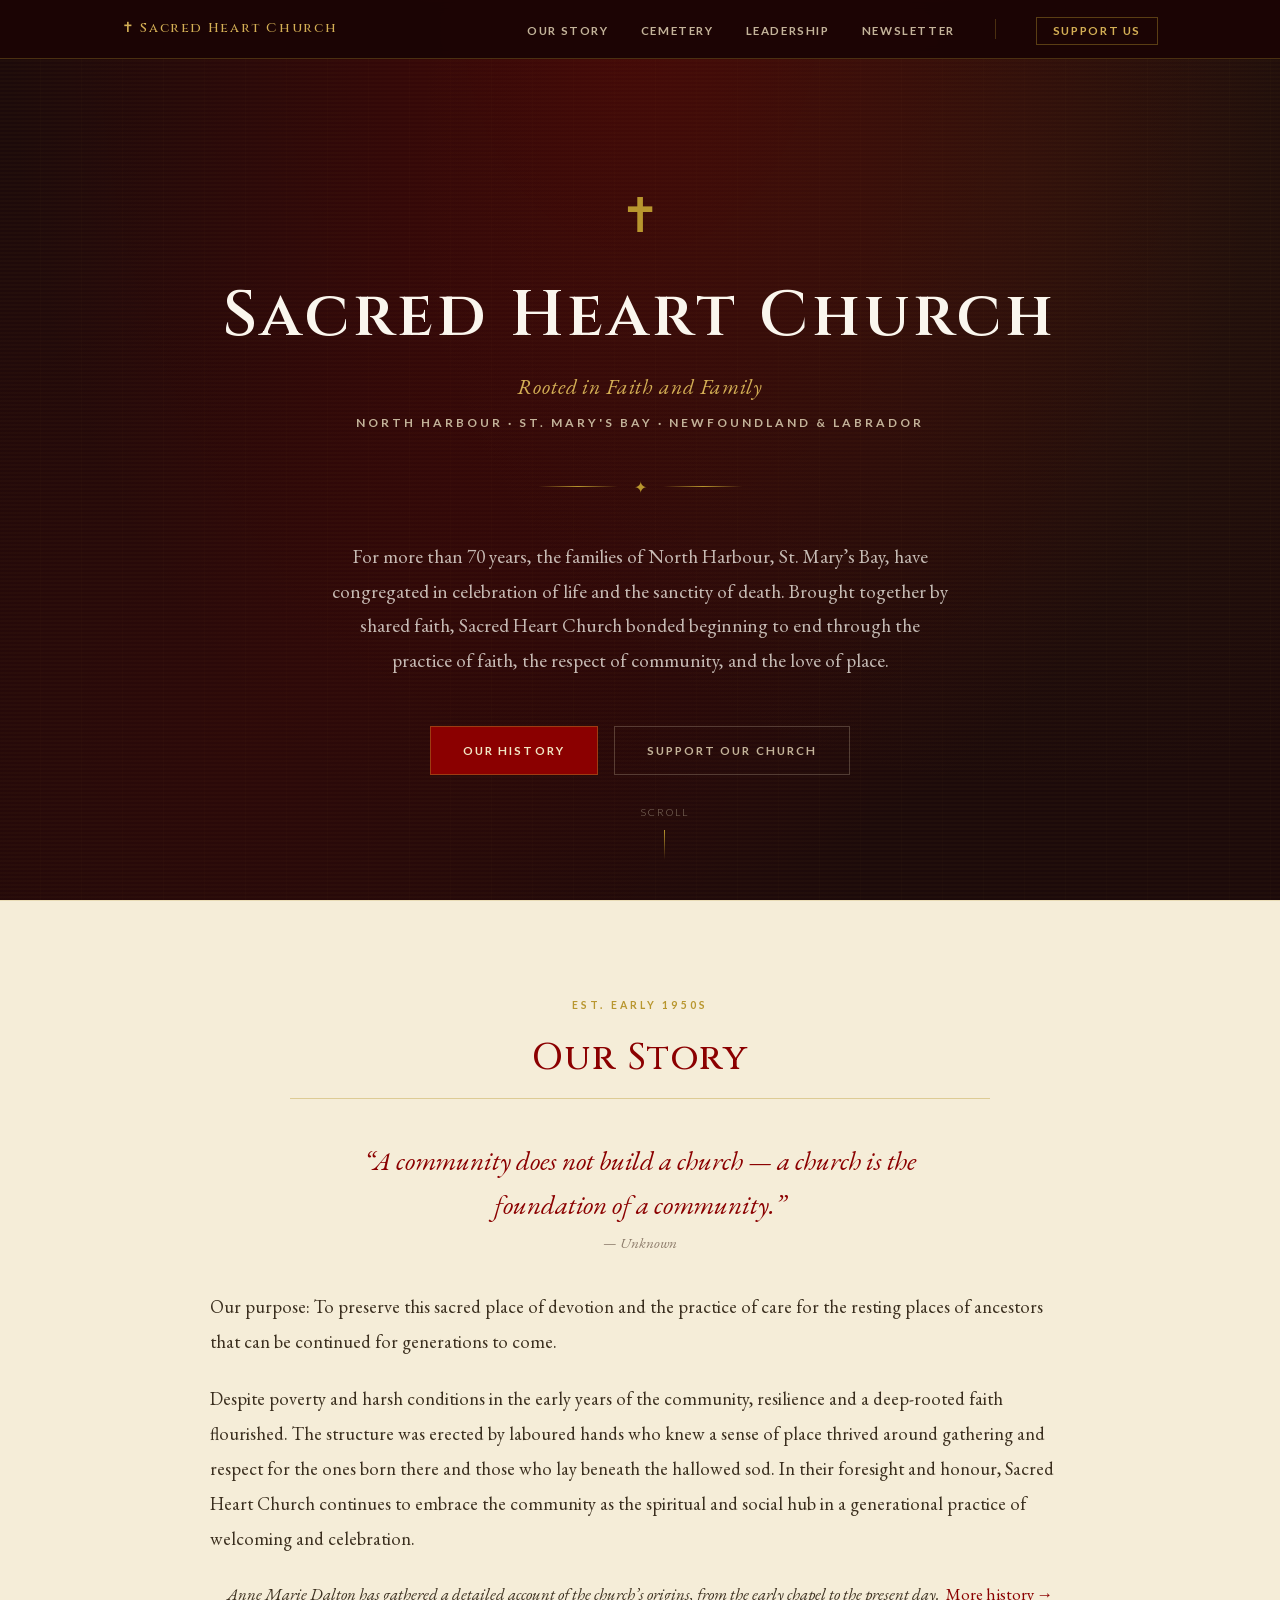
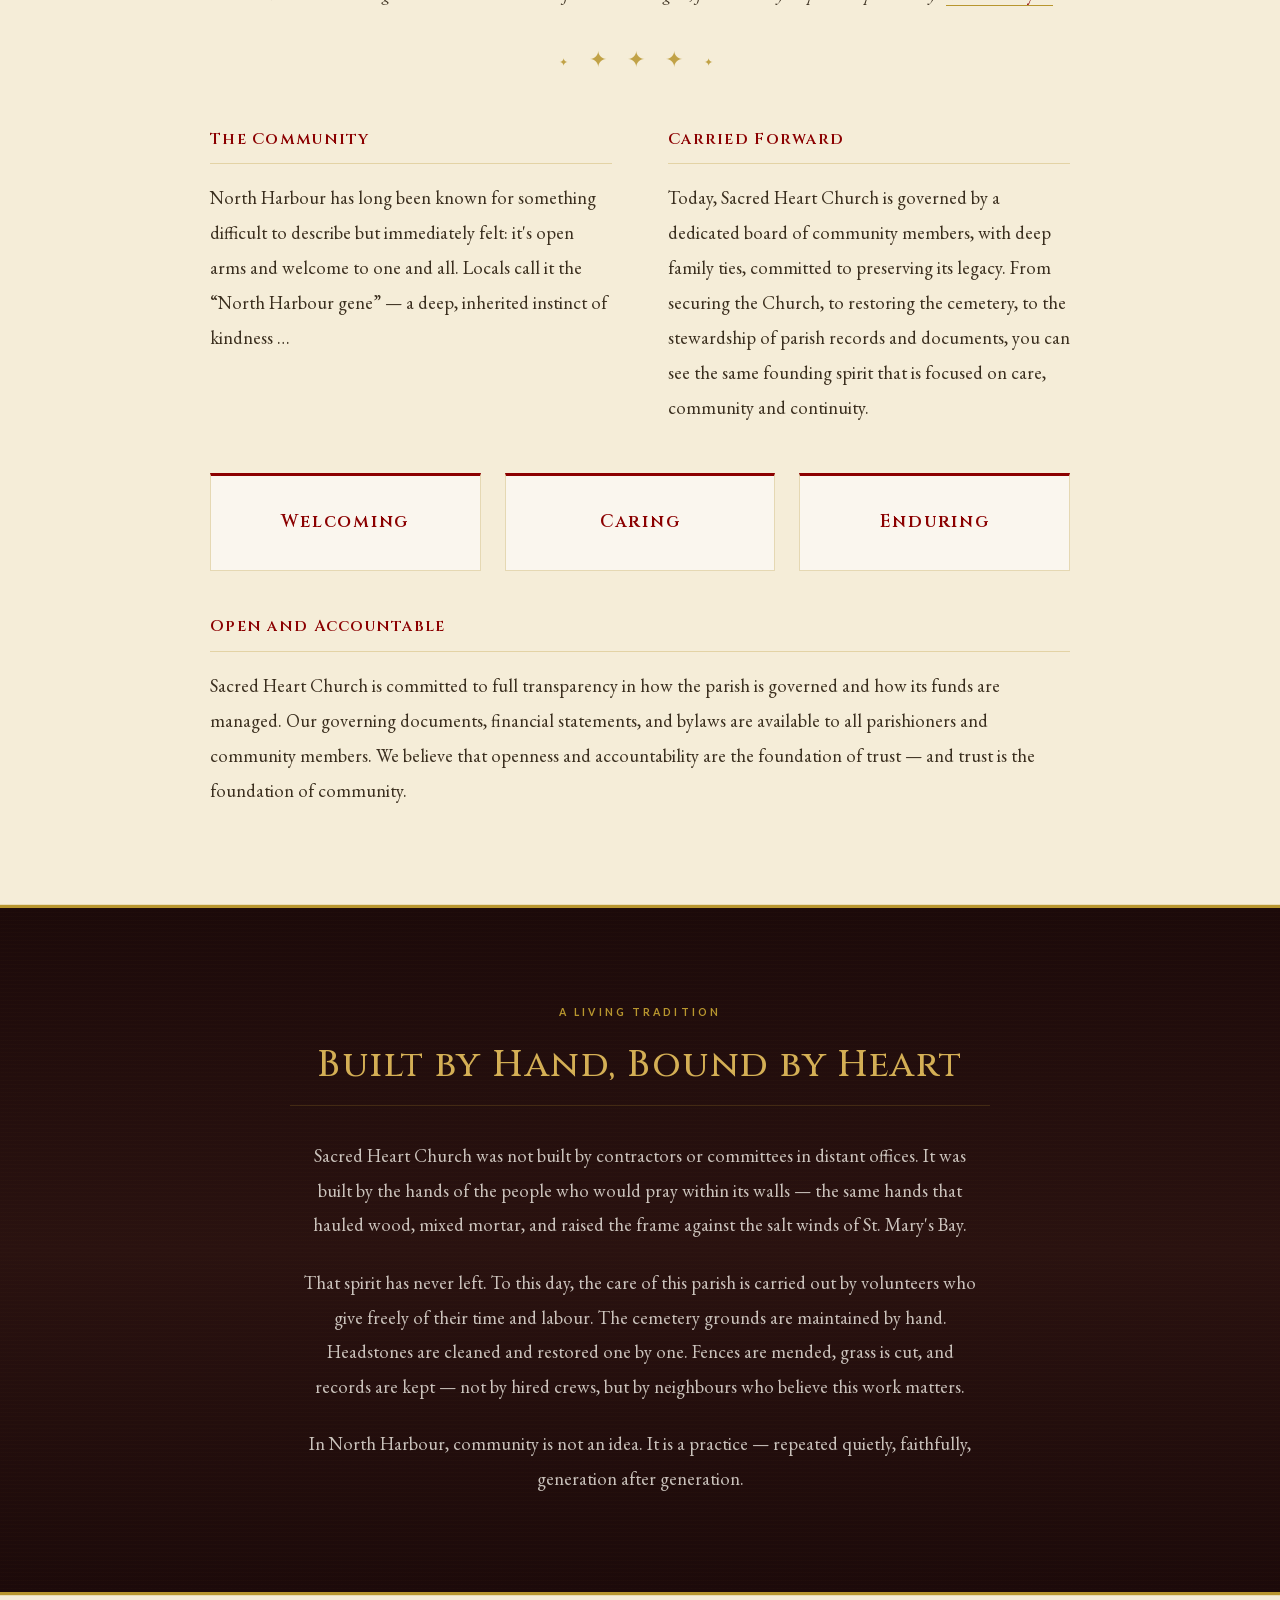
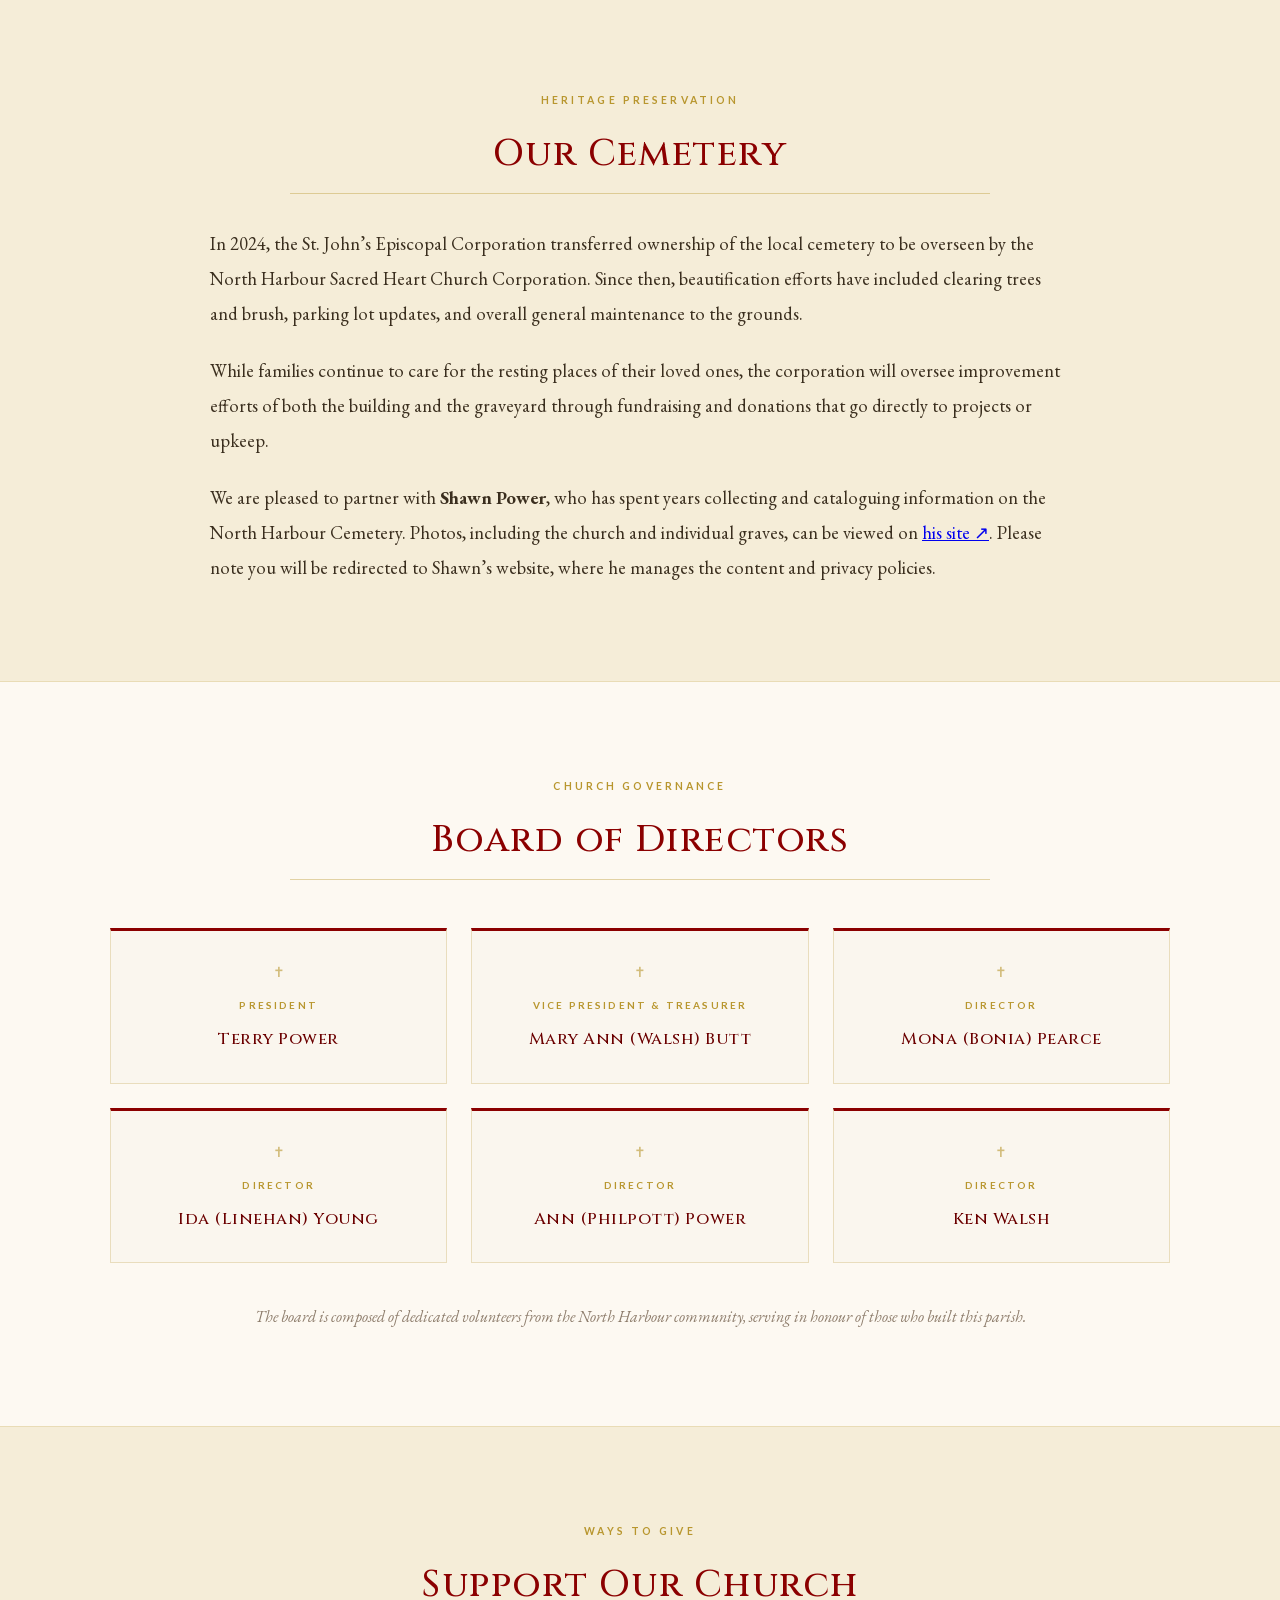
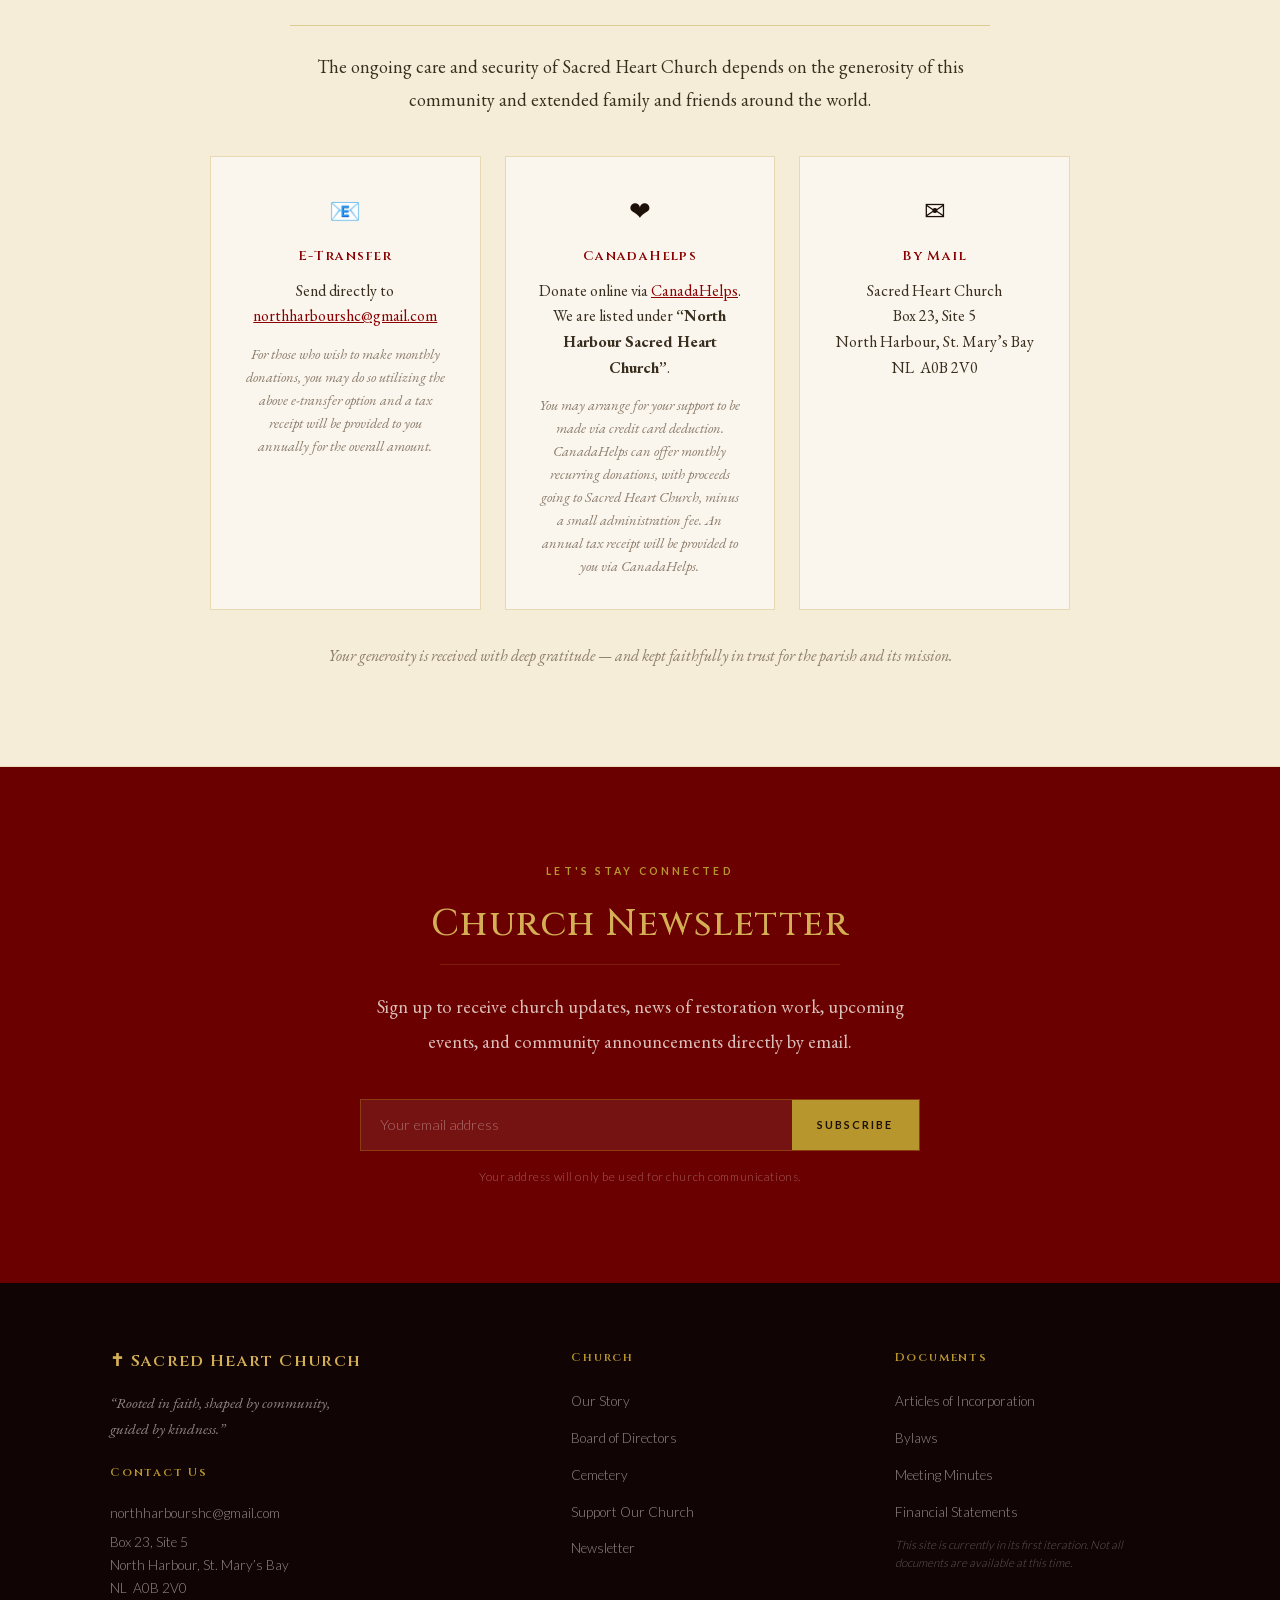
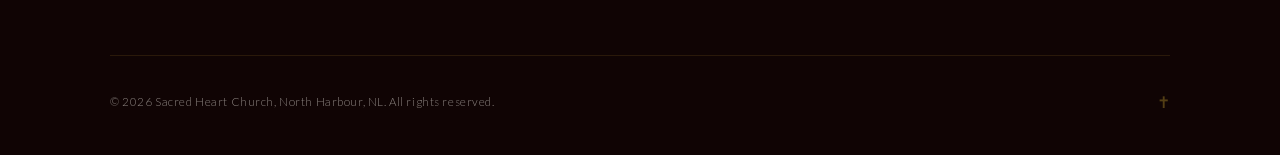
==== site/index.html @ a2028737 "Apply Ida's cemetery copy + log May 21 group-thread updates Site (site/index.html): - Cemetery secti" ====
<!DOCTYPE html>
<html lang="en">
<head>
<meta charset="UTF-8">
<meta name="viewport" content="width=device-width, initial-scale=1.0">
<meta name="description" content="Sacred Heart Church — North Harbour, St. Mary's Bay, Newfoundland. Rooted in faith and family since the early 1950s.">
<meta property="og:title" content="Sacred Heart Church — North Harbour, NL">
<meta property="og:description" content="Rooted in faith and family for over 70 years in North Harbour, St. Mary's Bay, Newfoundland.">
<meta property="og:type" content="website">
<meta property="og:url" content="https://nhshc.ca/">
<meta property="og:image" content="https://nhshc.ca/Images/church1.jpg">
<title>Sacred Heart Church — North Harbour, St. Mary's Bay, NL</title>
<link rel="icon" href="favicon.ico">
<link rel="stylesheet" href="fonts/fonts.css">
<link rel="stylesheet" href="css/style.css">
</head>
<body>

<!-- SKIP NAV (Accessibility) -->
<a href="#main-content" class="skip-nav">Skip to main content</a>

<!-- NAV -->
<nav aria-label="Main navigation">
  <div class="nav-inner">
    <a href="#hero" class="nav-brand">&#10013; Sacred Heart Church</a>
    <button class="nav-toggle" aria-label="Toggle navigation menu" aria-expanded="false">
      <span></span><span></span><span></span>
    </button>
    <ul class="nav-links">
      <li><a href="#story">Our Story</a></li>
      <li><a href="#cemetery">Cemetery</a></li>
      <li><a href="#board">Leadership</a></li>
      <li><a href="#newsletter">Newsletter</a></li>
      <li class="nav-separator" aria-hidden="true"></li>
      <li><a href="#donate" class="nav-support">Support Us</a></li>
    </ul>
  </div>
</nav>

<!-- MAIN CONTENT -->
<main id="main-content">

<!-- HERO -->
<section id="hero" aria-label="Welcome">
  <div class="hero-cross" aria-hidden="true">&#10013;</div>
  <h1 class="hero-title">Sacred Heart Church</h1>
  <p class="hero-sub">Rooted in Faith and Family</p>
  <p class="hero-location">North Harbour &middot; St. Mary's Bay &middot; Newfoundland &amp; Labrador</p>
  <div class="hero-rule-wrap" aria-hidden="true">
    <div class="hero-rule-line"></div>
    <span>&#10022;</span>
    <div class="hero-rule-line"></div>
  </div>
  <p class="hero-tagline">
    For more than 70 years, the families of North Harbour, St. Mary&rsquo;s Bay, have congregated in celebration of life and the sanctity of death. Brought together by shared faith, Sacred Heart Church bonded beginning to end through the practice of faith, the respect of community, and the love of place.
  </p>
  <div class="hero-cta-group">
    <a href="#story" class="btn-primary">Our History</a>
    <a href="#donate" class="btn-outline">Support Our Church</a>
  </div>
  <span class="scroll-hint" aria-hidden="true">Scroll</span>
</section>

<!-- OUR STORY -->
<section id="story" aria-label="Our Story">
  <div class="section-inner">
    <span class="section-label">Est. Early 1950s</span>
    <h2 class="section-title">Our Story</h2>
    <hr class="rule wide">

    <p class="story-pull">
      &ldquo;A community does not build a church &mdash; a church is the foundation of a community.&rdquo;
    </p>
    <p class="story-pull-credit">&mdash; Unknown</p>

    <div class="section-body">
      <p>
        Our purpose: To preserve this sacred place of devotion and the practice of care for the resting places of ancestors that can be continued for generations to come.
      </p>
      <p>
        Despite poverty and harsh conditions in the early years of the community, resilience and a deep-rooted faith flourished. The structure was erected by laboured hands who knew a sense of place thrived around gathering and respect for the ones born there and those who lay beneath the hallowed sod. In their foresight and honour, Sacred Heart Church continues to embrace the community as the spiritual and social hub in a generational practice of welcoming and celebration.
      </p>
    </div>

    <p style="text-align:center; margin-top:1.5rem; font-family:'EB Garamond',serif; font-style:italic; font-size:1.05rem; color:var(--ink-soft);">
      Anne Marie Dalton has gathered a detailed account of the church&rsquo;s origins, from the early chapel to the present day. &nbsp;<a href="history.html" style="font-style:normal; color:var(--crimson); border-bottom:1px solid var(--gold); text-decoration:none; white-space:nowrap;">More history &#8594;</a>
    </p>

    <div style="margin-top:1rem;">
      <div class="ornament" aria-hidden="true">&#10022; &#10022; &#10022;</div>
    </div>

    <div class="story-columns">
      <div class="story-col">
        <h3>The Community</h3>
        <div class="section-body" style="margin-top:0.8rem;">
          <p>
            North Harbour has long been known for something difficult to describe but immediately felt: it's open arms and welcome to one and all. Locals call it the &ldquo;North Harbour gene&rdquo; &mdash; a deep, inherited instinct of kindness &hellip;
          </p>
        </div>
      </div>
      <div class="story-col">
        <h3>Carried Forward</h3>
        <div class="section-body" style="margin-top:0.8rem;">
          <p>
            Today, Sacred Heart Church is governed by a dedicated board of community members, with deep family ties, committed to preserving its legacy. From securing the Church, to restoring the cemetery, to the stewardship of parish records and documents, you can see the same founding spirit that is focused on care, community and continuity.
          </p>
        </div>
      </div>
    </div>

    <!-- Value Boxes -->
    <div class="value-boxes">
      <div class="value-box">
        <h3>Welcoming</h3>
      </div>
      <div class="value-box">
        <h3>Caring</h3>
      </div>
      <div class="value-box">
        <h3>Enduring</h3>
      </div>
    </div>

    <!-- Open and Accountable -->
    <div class="section-body" style="margin-top: 2.5rem;">
      <h3 class="subsection-title">Open and Accountable</h3>
      <p>
        Sacred Heart Church is committed to full transparency in how the parish is governed and how its funds are managed. Our governing documents, financial statements, and bylaws are available to all parishioners and community members. We believe that openness and accountability are the foundation of trust &mdash; and trust is the foundation of community.
      </p>
    </div>

  </div>
</section>

<!-- BUILT BY HAND, BOUND BY HEART -->
<section id="built-by-hand" aria-label="Built by Hand, Bound by Heart">
  <div class="section-inner">
    <span class="section-label">A Living Tradition</span>
    <h2 class="section-title light">Built by Hand, Bound by Heart</h2>
    <hr class="rule wide" style="opacity:0.2;">

    <div class="section-body built-body">
      <p>
        Sacred Heart Church was not built by contractors or committees in distant offices. It was built by the hands of the people who would pray within its walls &mdash; the same hands that hauled wood, mixed mortar, and raised the frame against the salt winds of St. Mary's Bay.
      </p>
      <p>
        That spirit has never left. To this day, the care of this parish is carried out by volunteers who give freely of their time and labour. The cemetery grounds are maintained by hand. Headstones are cleaned and restored one by one. Fences are mended, grass is cut, and records are kept &mdash; not by hired crews, but by neighbours who believe this work matters.
      </p>
      <p>
        In North Harbour, community is not an idea. It is a practice &mdash; repeated quietly, faithfully, generation after generation.
      </p>
    </div>
  </div>
</section>

<!-- CEMETERY -->
<section id="cemetery" aria-label="Cemetery">
  <div class="section-inner">
    <span class="section-label">Heritage Preservation</span>
    <h2 class="section-title">Our Cemetery</h2>
    <hr class="rule wide">

    <div class="section-body">
      <p>
        In 2024, the St. John&rsquo;s Episcopal Corporation transferred ownership of the local cemetery to be overseen by the North Harbour Sacred Heart Church Corporation. Since then, beautification efforts have included clearing trees and brush, parking lot updates, and overall general maintenance to the grounds.
      </p>
      <p>
        While families continue to care for the resting places of their loved ones, the corporation will oversee improvement efforts of both the building and the graveyard through fundraising and donations that go directly to projects or upkeep.
      </p>
      <p>
        We are pleased to partner with <strong>Shawn Power</strong>, who has spent years collecting and cataloguing information on the North Harbour Cemetery. Photos, including the church and individual graves, can be viewed on <a href="https://shawnpowerancestry.com/gravesites/" target="_blank" rel="noopener">his site &#8599;</a>. Please note you will be redirected to Shawn&rsquo;s website, where he manages the content and privacy policies.
      </p>
    </div>

  </div>
</section>

<!-- BOARD OF DIRECTORS -->
<section id="board" aria-label="Board of Directors">
  <div class="section-inner wide">
    <span class="section-label">Church Governance</span>
    <h2 class="section-title">Board of Directors</h2>
    <hr class="rule wide">

    <div class="board-grid">

      <div class="board-card">
        <div class="board-cross" aria-hidden="true">&#10013;</div>
        <div class="board-role">President</div>
        <div class="board-name">Terry Power</div>
      </div>

      <div class="board-card">
        <div class="board-cross" aria-hidden="true">&#10013;</div>
        <div class="board-role">Vice President &amp; Treasurer</div>
        <div class="board-name">Mary Ann (Walsh) Butt</div>
      </div>

      <div class="board-card">
        <div class="board-cross" aria-hidden="true">&#10013;</div>
        <div class="board-role">Director</div>
        <div class="board-name">Mona (Bonia) Pearce</div>
      </div>

      <div class="board-card">
        <div class="board-cross" aria-hidden="true">&#10013;</div>
        <div class="board-role">Director</div>
        <div class="board-name">Ida (Linehan) Young</div>
      </div>

      <div class="board-card">
        <div class="board-cross" aria-hidden="true">&#10013;</div>
        <div class="board-role">Director</div>
        <div class="board-name">Ann (Philpott) Power</div>
      </div>

      <div class="board-card">
        <div class="board-cross" aria-hidden="true">&#10013;</div>
        <div class="board-role">Director</div>
        <div class="board-name">Ken Walsh</div>
      </div>

    </div>

    <p style="text-align:center; margin-top:2.5rem; font-family:'EB Garamond',serif; font-style:italic; font-size:1rem; color:var(--stone);">
      The board is composed of dedicated volunteers from the North Harbour community, serving in honour of those who built this parish.
    </p>
  </div>
</section>

<!-- WAYS TO GIVE -->
<section id="donate" aria-label="Support Our Church">
  <div class="section-inner">
    <span class="section-label">Ways to Give</span>
    <h2 class="section-title">Support Our Church</h2>
    <hr class="rule wide">

    <p class="donate-body">
      The ongoing care and security of Sacred Heart Church depends on the generosity of this community and extended family and friends around the world.
    </p>

    <div class="donate-methods three-col">

      <div class="donate-card">
        <div class="donate-card-icon" aria-hidden="true">&#128231;</div>
        <h3>E-Transfer</h3>
        <p>
          Send directly to<br>
          <a href="mailto:northharbourshc@gmail.com">northharbourshc@gmail.com</a>
        </p>
        <p class="donate-card-note">
          For those who wish to make monthly donations, you may do so utilizing the above e-transfer option and a tax receipt will be provided to you annually for the overall amount.
        </p>
      </div>

      <div class="donate-card">
        <div class="donate-card-icon" aria-hidden="true">&#10084;</div>
        <h3>CanadaHelps</h3>
        <p>
          Donate online via <a href="https://www.canadahelps.org/" target="_blank" rel="noopener">CanadaHelps</a>. We are listed under <strong>&ldquo;North Harbour Sacred Heart Church&rdquo;</strong>.
        </p>
        <p class="donate-card-note">
          You may arrange for your support to be made via credit card deduction. CanadaHelps can offer monthly recurring donations, with proceeds going to Sacred Heart Church, minus a small administration fee. An annual tax receipt will be provided to you via CanadaHelps.
        </p>
      </div>

      <div class="donate-card">
        <div class="donate-card-icon" aria-hidden="true">&#9993;</div>
        <h3>By Mail</h3>
        <p>
          Sacred Heart Church<br>
          Box 23, Site 5<br>
          North Harbour, St. Mary&rsquo;s Bay<br>
          NL &nbsp;A0B 2V0
        </p>
      </div>

    </div>

    <p class="donate-note">
      Your generosity is received with deep gratitude &mdash; and kept faithfully in trust for the parish and its mission.
    </p>
  </div>
</section>

<!-- NEWSLETTER / STAY CONNECTED -->
<section id="newsletter" aria-label="Stay Connected">
  <div class="newsletter-wrap">
    <span class="section-label" style="color:var(--gold);">Let's Stay Connected</span>
    <h2 class="section-title light">Church Newsletter</h2>
    <hr class="rule" style="opacity:0.2;">
    <div class="section-body">
      <p>
        Sign up to receive church updates, news of restoration work, upcoming events, and community announcements directly by email.
      </p>
    </div>

    <!-- Kit (ConvertKit) Newsletter Signup Form -->
    <div class="kit-form-wrap">
      <script src="https://f.convertkit.com/ckjs/ck.5.js"></script>
      <form action="https://app.kit.com/forms/9308809/subscriptions" class="seva-form formkit-form newsletter-form" method="post" data-sv-form="9308809" data-uid="d54e31a7d7" data-format="inline" data-version="5">
        <div data-element="fields" data-stacked="false" class="seva-fields formkit-fields">
          <div class="formkit-field">
            <label for="kit-email" class="visually-hidden">Email address</label>
            <input class="formkit-input" id="kit-email" name="email_address" aria-label="Email Address" placeholder="Your email address" required type="email">
          </div>
          <button data-element="submit" class="formkit-submit">
            <span class="formkit-spinner"><span></span><span></span><span></span></span>
            <span>Subscribe</span>
          </button>
        </div>
      </form>
    </div>

    <p class="newsletter-privacy">Your address will only be used for church communications.</p>

    <!-- Uncomment when Facebook group exists:
    <p class="newsletter-social">
      Those interested, who are on Facebook, can <a href="#">join our community group</a> and stay updated that way, in addition to the Newsletter option.
    </p>
    -->
  </div>
</section>

</main>

<!-- FOOTER -->
<footer>
  <div class="footer-inner">
    <div class="footer-top">

      <div>
        <div class="footer-brand">&#10013; Sacred Heart Church</div>
        <p class="footer-tagline">&ldquo;Rooted in faith, shaped by community,<br>guided by kindness.&rdquo;</p>
        <p class="footer-col-title">Contact Us</p>
        <div class="footer-contact">
          <a href="mailto:northharbourshc@gmail.com">northharbourshc@gmail.com</a>
          <span>Box 23, Site 5<br>North Harbour, St. Mary&rsquo;s Bay<br>NL &nbsp;A0B 2V0</span>
        </div>
      </div>

      <div class="footer-col">
        <p class="footer-col-title">Church</p>
        <ul class="footer-links">
          <li><a href="#story">Our Story</a></li>
          <li><a href="#board">Board of Directors</a></li>
          <li><a href="#cemetery">Cemetery</a></li>
          <li><a href="#donate">Support Our Church</a></li>
          <li><a href="#newsletter">Newsletter</a></li>
        </ul>
      </div>

      <div class="footer-col">
        <p class="footer-col-title">Documents</p>
        <ul class="footer-links">
          <li><a href="documents/articles-of-incorporation.pdf" target="_blank">Articles of Incorporation</a></li>
          <li><a href="documents/bylaws.pdf" target="_blank">Bylaws</a></li>
          <li><a href="documents/meeting-minutes.pdf" target="_blank">Meeting Minutes</a></li>
          <li><a href="documents/financial-statements.pdf" target="_blank">Financial Statements</a></li>
        </ul>
        <p class="footer-docs-note">This site is currently in its first iteration. Not all documents are available at this time.</p>
      </div>

    </div>

    <div class="footer-bottom">
      <span class="footer-copy">&copy; 2026 Sacred Heart Church, North Harbour, NL. All rights reserved.</span>
      <span class="footer-cross" aria-hidden="true">&#10013;</span>
    </div>
  </div>
</footer>

<!-- Mobile nav toggle -->
<script>
  (function() {
    var toggle = document.querySelector('.nav-toggle');
    var links = document.querySelector('.nav-links');
    if (toggle && links) {
      toggle.addEventListener('click', function() {
        var expanded = toggle.getAttribute('aria-expanded') === 'true';
        toggle.setAttribute('aria-expanded', !expanded);
        links.classList.toggle('nav-open');
      });
      // Close mobile nav when a link is clicked
      links.querySelectorAll('a').forEach(function(link) {
        link.addEventListener('click', function() {
          toggle.setAttribute('aria-expanded', 'false');
          links.classList.remove('nav-open');
        });
      });
    }
  })();
</script>

</body>
</html>
---- site/fonts/fonts.css ----
/* ═══════════════════════════════════════════
   Self-hosted fonts — Sacred Heart Church
   Downloaded from Google Fonts (latin subset)
   ═══════════════════════════════════════════ */

/* Cinzel — variable weight (400–700) */
@font-face {
  font-family: 'Cinzel';
  font-style: normal;
  font-weight: 400 700;
  font-display: swap;
  src: url(cinzel-latin.woff2) format('woff2');
  unicode-range: U+0000-00FF, U+0131, U+0152-0153, U+02BB-02BC, U+02C6, U+02DA, U+02DC, U+0304, U+0308, U+0329, U+2000-206F, U+20AC, U+2122, U+2191, U+2193, U+2212, U+2215, U+FEFF, U+FFFD;
}

/* EB Garamond — variable weight (400–700) */
@font-face {
  font-family: 'EB Garamond';
  font-style: normal;
  font-weight: 400 700;
  font-display: swap;
  src: url(eb-garamond-latin.woff2) format('woff2');
  unicode-range: U+0000-00FF, U+0131, U+0152-0153, U+02BB-02BC, U+02C6, U+02DA, U+02DC, U+0304, U+0308, U+0329, U+2000-206F, U+20AC, U+2122, U+2191, U+2193, U+2212, U+2215, U+FEFF, U+FFFD;
}

/* EB Garamond Italic — variable weight (400–500) */
@font-face {
  font-family: 'EB Garamond';
  font-style: italic;
  font-weight: 400 500;
  font-display: swap;
  src: url(eb-garamond-italic-latin.woff2) format('woff2');
  unicode-range: U+0000-00FF, U+0131, U+0152-0153, U+02BB-02BC, U+02C6, U+02DA, U+02DC, U+0304, U+0308, U+0329, U+2000-206F, U+20AC, U+2122, U+2191, U+2193, U+2212, U+2215, U+FEFF, U+FFFD;
}

/* Lato 300 (Light) */
@font-face {
  font-family: 'Lato';
  font-style: normal;
  font-weight: 300;
  font-display: swap;
  src: url(lato-300-latin.woff2) format('woff2');
  unicode-range: U+0000-00FF, U+0131, U+0152-0153, U+02BB-02BC, U+02C6, U+02DA, U+02DC, U+0304, U+0308, U+0329, U+2000-206F, U+20AC, U+2122, U+2191, U+2193, U+2212, U+2215, U+FEFF, U+FFFD;
}

/* Lato 400 (Regular) */
@font-face {
  font-family: 'Lato';
  font-style: normal;
  font-weight: 400;
  font-display: swap;
  src: url(lato-400-latin.woff2) format('woff2');
  unicode-range: U+0000-00FF, U+0131, U+0152-0153, U+02BB-02BC, U+02C6, U+02DA, U+02DC, U+0304, U+0308, U+0329, U+2000-206F, U+20AC, U+2122, U+2191, U+2193, U+2212, U+2215, U+FEFF, U+FFFD;
}

/* Lato 700 (Bold) */
@font-face {
  font-family: 'Lato';
  font-style: normal;
  font-weight: 700;
  font-display: swap;
  src: url(lato-700-latin.woff2) format('woff2');
  unicode-range: U+0000-00FF, U+0131, U+0152-0153, U+02BB-02BC, U+02C6, U+02DA, U+02DC, U+0304, U+0308, U+0329, U+2000-206F, U+20AC, U+2122, U+2191, U+2193, U+2212, U+2215, U+FEFF, U+FFFD;
}
---- site/css/style.css ----
/* ═══════════════════════════════════════════
   Sacred Heart Church — North Harbour, NL
   ═══════════════════════════════════════════ */

:root {
  --crimson: #8B0000;
  --crimson-dark: #6B0000;
  --crimson-light: #A52020;
  --gold: #B8962E;
  --gold-light: #D4AF55;
  --gold-pale: #F2E8C6;
  --cream: #FAF6EE;
  --parchment: #F5EDD8;
  --ink: #1C1008;
  --ink-soft: #3A2E1E;
  --stone: #8C7B6A;
  --stone-light: #C4B49A;
}

* { margin: 0; padding: 0; box-sizing: border-box; }

html { scroll-behavior: smooth; }

body {
  background: var(--cream);
  color: var(--ink);
  font-family: 'Lato', sans-serif;
  font-weight: 300;
  line-height: 1.7;
  overflow-x: hidden;
}

/* ─── ACCESSIBILITY ─── */
.skip-nav {
  position: absolute;
  left: -9999px;
  top: 0;
  background: var(--crimson);
  color: var(--cream);
  padding: 0.5rem 1rem;
  font-size: 0.85rem;
  z-index: 200;
}
.skip-nav:focus {
  left: 0;
}

.visually-hidden {
  position: absolute;
  width: 1px;
  height: 1px;
  padding: 0;
  margin: -1px;
  overflow: hidden;
  clip: rect(0, 0, 0, 0);
  border: 0;
}

/* ─── ORNAMENTAL DIVIDER ─── */
.ornament {
  text-align: center;
  color: var(--gold);
  font-size: 1.4rem;
  letter-spacing: 0.5rem;
  margin: 2rem 0;
  opacity: 0.85;
}
.ornament::before, .ornament::after {
  content: '\2726';
  margin: 0 0.8rem;
  font-size: 0.7rem;
  vertical-align: middle;
}

hr.rule {
  border: none;
  border-top: 1px solid var(--gold);
  opacity: 0.4;
  margin: 0.5rem auto;
  max-width: 400px;
}
hr.rule.wide { max-width: 700px; }

/* ─── NAV ─── */
nav {
  position: fixed;
  top: 0; left: 0; right: 0;
  z-index: 100;
  background: rgba(27, 5, 5, 0.97);
  border-bottom: 1px solid rgba(184, 150, 46, 0.3);
  backdrop-filter: blur(6px);
}
.nav-inner {
  max-width: 1100px;
  margin: 0 auto;
  padding: 0 2rem;
  display: flex;
  align-items: center;
  justify-content: space-between;
  height: 58px;
}
.nav-brand {
  font-family: 'Cinzel', serif;
  font-size: 0.85rem;
  color: var(--gold-light);
  letter-spacing: 0.12em;
  text-decoration: none;
  font-weight: 500;
}
.nav-links {
  display: flex;
  gap: 2rem;
  list-style: none;
  align-items: center;
}
.nav-links a {
  font-family: 'Lato', sans-serif;
  font-size: 0.72rem;
  font-weight: 700;
  letter-spacing: 0.14em;
  text-transform: uppercase;
  color: var(--stone-light);
  text-decoration: none;
  transition: color 0.2s;
}
.nav-links a:hover { color: var(--gold-light); }

/* Support Us — separated and styled */
.nav-separator {
  width: 1px;
  height: 20px;
  background: rgba(184, 150, 46, 0.3);
  margin: 0 0.5rem;
}
.nav-support {
  color: var(--gold-light) !important;
  border: 1px solid rgba(184, 150, 46, 0.4);
  padding: 0.4rem 1rem;
  transition: all 0.25s;
}
.nav-support:hover {
  background: rgba(184, 150, 46, 0.15);
  border-color: var(--gold-light);
}

/* Mobile nav toggle */
.nav-toggle {
  display: none;
  flex-direction: column;
  gap: 5px;
  background: none;
  border: none;
  cursor: pointer;
  padding: 0.5rem;
}
.nav-toggle span {
  display: block;
  width: 22px;
  height: 2px;
  background: var(--gold-light);
  transition: all 0.3s;
}

/* ─── HERO ─── */
#hero {
  min-height: 100vh;
  background:
    radial-gradient(ellipse at 50% 0%, rgba(139,0,0,0.35) 0%, transparent 70%),
    repeating-linear-gradient(
      0deg,
      transparent,
      transparent 2px,
      rgba(184,150,46,0.03) 2px,
      rgba(184,150,46,0.03) 4px
    ),
    repeating-linear-gradient(
      90deg,
      transparent,
      transparent 40px,
      rgba(184,150,46,0.02) 40px,
      rgba(184,150,46,0.02) 41px
    ),
    #1C0A0A;
  display: flex;
  flex-direction: column;
  align-items: center;
  justify-content: center;
  text-align: center;
  padding: 8rem 2rem 5rem;
  position: relative;
  overflow: hidden;
}

#hero::before {
  content: '';
  position: absolute;
  inset: 0;
  background:
    radial-gradient(circle at 20% 80%, rgba(139,0,0,0.15) 0%, transparent 50%),
    radial-gradient(circle at 80% 20%, rgba(184,150,46,0.06) 0%, transparent 50%);
  pointer-events: none;
}

.hero-cross {
  color: var(--gold);
  font-size: 3rem;
  opacity: 0.7;
  margin-bottom: 1.5rem;
  animation: fadeUp 1s ease both;
}

.hero-title {
  font-family: 'Cinzel', serif;
  font-size: clamp(2.2rem, 5vw, 4rem);
  font-weight: 600;
  color: var(--cream);
  letter-spacing: 0.06em;
  line-height: 1.2;
  margin-bottom: 0.8rem;
  animation: fadeUp 1s ease 0.2s both;
}

.hero-sub {
  font-family: 'EB Garamond', serif;
  font-size: clamp(1rem, 2vw, 1.35rem);
  color: var(--gold-light);
  font-style: italic;
  letter-spacing: 0.04em;
  margin-bottom: 0.5rem;
  animation: fadeUp 1s ease 0.35s both;
}

.hero-location {
  font-family: 'Lato', sans-serif;
  font-size: 0.75rem;
  font-weight: 700;
  letter-spacing: 0.25em;
  text-transform: uppercase;
  color: var(--stone-light);
  opacity: 0.8;
  margin-bottom: 2.5rem;
  animation: fadeUp 1s ease 0.5s both;
}

.hero-rule-wrap {
  display: flex;
  align-items: center;
  gap: 1rem;
  margin-bottom: 2.5rem;
  animation: fadeUp 1s ease 0.55s both;
}
.hero-rule-wrap span {
  color: var(--gold);
  font-size: 1rem;
}
.hero-rule-line {
  width: 80px;
  height: 1px;
  background: linear-gradient(90deg, transparent, var(--gold), transparent);
}

.hero-tagline {
  font-family: 'EB Garamond', serif;
  font-size: clamp(1.05rem, 1.8vw, 1.2rem);
  color: rgba(250,246,238,0.75);
  max-width: 620px;
  line-height: 1.8;
  margin-bottom: 3rem;
  animation: fadeUp 1s ease 0.65s both;
}

.hero-cta-group {
  display: flex;
  gap: 1rem;
  flex-wrap: wrap;
  justify-content: center;
  animation: fadeUp 1s ease 0.8s both;
}

.btn-primary {
  background: var(--crimson);
  color: var(--gold-pale);
  font-family: 'Lato', sans-serif;
  font-size: 0.72rem;
  font-weight: 700;
  letter-spacing: 0.18em;
  text-transform: uppercase;
  text-decoration: none;
  padding: 0.85rem 2rem;
  border: 1px solid rgba(184,150,46,0.4);
  transition: all 0.25s;
}
.btn-primary:hover {
  background: var(--crimson-light);
  border-color: var(--gold);
  color: var(--gold-light);
}

.btn-outline {
  background: transparent;
  color: var(--stone-light);
  font-family: 'Lato', sans-serif;
  font-size: 0.72rem;
  font-weight: 700;
  letter-spacing: 0.18em;
  text-transform: uppercase;
  text-decoration: none;
  padding: 0.85rem 2rem;
  border: 1px solid rgba(196,180,154,0.3);
  transition: all 0.25s;
}
.btn-outline:hover {
  border-color: var(--gold);
  color: var(--gold-light);
}

.scroll-hint {
  position: absolute;
  bottom: 2.5rem;
  left: 50%;
  transform: translateX(-50%);
  color: var(--stone);
  font-size: 0.65rem;
  letter-spacing: 0.2em;
  text-transform: uppercase;
  animation: fadeUp 1s ease 1.2s both, pulse 2.5s ease 2s infinite;
}
.scroll-hint::after {
  content: '';
  display: block;
  width: 1px;
  height: 30px;
  background: linear-gradient(to bottom, var(--gold), transparent);
  margin: 0.5rem auto 0;
}

@keyframes fadeUp {
  from { opacity: 0; transform: translateY(20px); }
  to   { opacity: 1; transform: translateY(0); }
}
@keyframes pulse {
  0%, 100% { opacity: 0.5; }
  50% { opacity: 1; }
}

/* ─── SECTION SHARED ─── */
section {
  padding: 6rem 2rem;
}

.section-inner {
  max-width: 860px;
  margin: 0 auto;
}

.section-inner.wide { max-width: 1060px; }

.section-label {
  font-family: 'Lato', sans-serif;
  font-size: 0.65rem;
  font-weight: 700;
  letter-spacing: 0.3em;
  text-transform: uppercase;
  color: var(--gold);
  margin-bottom: 0.8rem;
  display: block;
  text-align: center;
}

.section-title {
  font-family: 'Cinzel', serif;
  font-size: clamp(1.6rem, 3vw, 2.3rem);
  font-weight: 500;
  color: var(--crimson);
  text-align: center;
  letter-spacing: 0.04em;
  margin-bottom: 0.4rem;
}

.section-title.light { color: var(--gold-light); }

.section-body {
  font-family: 'EB Garamond', serif;
  font-size: 1.15rem;
  line-height: 1.9;
  color: var(--ink-soft);
  margin-top: 2rem;
}

.section-body p + p { margin-top: 1.2em; }

.subsection-title {
  font-family: 'Cinzel', serif;
  font-size: 1rem;
  font-weight: 600;
  color: var(--crimson);
  letter-spacing: 0.08em;
  margin-bottom: 1rem;
  padding-bottom: 0.6rem;
  border-bottom: 1px solid rgba(184,150,46,0.3);
}

/* ─── OUR STORY ─── */
#story {
  background: var(--parchment);
  border-top: 1px solid rgba(184,150,46,0.2);
  border-bottom: 1px solid rgba(184,150,46,0.2);
}

.story-pull {
  font-family: 'EB Garamond', serif;
  font-size: clamp(1.3rem, 2.5vw, 1.7rem);
  font-style: italic;
  color: var(--crimson);
  text-align: center;
  max-width: 640px;
  margin: 2.5rem auto 0;
  line-height: 1.6;
}

.story-pull-credit {
  font-family: 'EB Garamond', serif;
  font-size: 0.95rem;
  font-style: italic;
  color: var(--stone);
  text-align: center;
  margin-top: 0.3rem;
}

.story-columns {
  display: grid;
  grid-template-columns: 1fr 1fr;
  gap: 3.5rem;
  margin-top: 3rem;
}

.story-col h3 {
  font-family: 'Cinzel', serif;
  font-size: 1rem;
  font-weight: 600;
  color: var(--crimson);
  letter-spacing: 0.08em;
  margin-bottom: 1rem;
  padding-bottom: 0.6rem;
  border-bottom: 1px solid rgba(184,150,46,0.3);
}

/* Value Boxes */
.value-boxes {
  display: grid;
  grid-template-columns: repeat(3, 1fr);
  gap: 1.5rem;
  margin-top: 3rem;
}

.value-box {
  background: var(--cream);
  border: 1px solid rgba(184,150,46,0.3);
  border-top: 3px solid var(--crimson);
  padding: 2rem 1.5rem;
  text-align: center;
  transition: box-shadow 0.2s;
}

.value-box:hover {
  box-shadow: 0 4px 20px rgba(139,0,0,0.08);
}

.value-box h3 {
  font-family: 'Cinzel', serif;
  font-size: 1.1rem;
  font-weight: 600;
  color: var(--crimson);
  letter-spacing: 0.1em;
}

/* ─── BUILT BY HAND ─── */
#built-by-hand {
  background:
    linear-gradient(180deg, #1C0A0A 0%, #2A1210 50%, #1C0A0A 100%);
  border-top: 3px solid var(--gold);
  border-bottom: 3px solid var(--gold);
  position: relative;
}

#built-by-hand::before {
  content: '';
  position: absolute;
  inset: 0;
  background:
    repeating-linear-gradient(
      0deg,
      transparent,
      transparent 3px,
      rgba(184,150,46,0.02) 3px,
      rgba(184,150,46,0.02) 4px
    );
  pointer-events: none;
}

.built-body {
  color: rgba(250,246,238,0.78);
  text-align: center;
  max-width: 680px;
  margin: 2rem auto 0;
}

/* ─── CEMETERY ─── */
#cemetery {
  background: var(--parchment);
  border-top: 1px solid rgba(184,150,46,0.2);
  border-bottom: 1px solid rgba(184,150,46,0.2);
}

.cemetery-feature {
  background: var(--cream);
  border: 1px solid rgba(184,150,46,0.3);
  border-left: 4px solid var(--gold);
  padding: 2rem 2rem;
  margin-top: 2.5rem;
  display: flex;
  align-items: center;
  justify-content: space-between;
  gap: 2rem;
  flex-wrap: wrap;
}

.cemetery-feature p {
  font-family: 'EB Garamond', serif;
  font-size: 1.1rem;
  color: var(--ink-soft);
  flex: 1;
  min-width: 200px;
}

.btn-gold {
  background: var(--gold);
  color: var(--ink);
  font-family: 'Lato', sans-serif;
  font-size: 0.72rem;
  font-weight: 700;
  letter-spacing: 0.18em;
  text-transform: uppercase;
  text-decoration: none;
  padding: 0.85rem 1.8rem;
  border: none;
  white-space: nowrap;
  transition: all 0.25s;
}
.btn-gold:hover {
  background: var(--gold-light);
  color: var(--ink);
}

/* ─── BOARD ─── */
#board { background: #FDF9F2; }

.board-grid {
  display: grid;
  grid-template-columns: repeat(3, 1fr);
  gap: 1.5rem;
  margin-top: 3rem;
}

.board-card {
  background: var(--cream);
  border: 1px solid rgba(184,150,46,0.25);
  border-top: 3px solid var(--crimson);
  padding: 1.8rem 1.5rem;
  text-align: center;
  transition: box-shadow 0.2s;
}

.board-card:hover {
  box-shadow: 0 4px 20px rgba(139,0,0,0.08);
}

.board-role {
  font-family: 'Lato', sans-serif;
  font-size: 0.62rem;
  font-weight: 700;
  letter-spacing: 0.22em;
  text-transform: uppercase;
  color: var(--gold);
  margin-bottom: 0.7rem;
}

.board-name {
  font-family: 'Cinzel', serif;
  font-size: 1.05rem;
  font-weight: 500;
  color: var(--crimson-dark);
  letter-spacing: 0.03em;
}

.board-cross {
  color: var(--gold);
  font-size: 0.9rem;
  margin-bottom: 0.8rem;
  opacity: 0.6;
}

/* ─── DONATE / WAYS TO GIVE ─── */
#donate {
  background: var(--parchment);
  border-top: 1px solid rgba(184,150,46,0.2);
  border-bottom: 1px solid rgba(184,150,46,0.2);
}

.donate-body {
  font-family: 'EB Garamond', serif;
  font-size: 1.12rem;
  color: var(--ink-soft);
  text-align: center;
  max-width: 660px;
  margin: 1.5rem auto 0;
  line-height: 1.85;
}

.donate-methods {
  display: grid;
  grid-template-columns: 1fr 1fr;
  gap: 1.5rem;
  margin-top: 2.5rem;
  max-width: 620px;
  margin-left: auto;
  margin-right: auto;
}

.donate-methods.three-col {
  grid-template-columns: 1fr 1fr 1fr;
  max-width: 900px;
}

.donate-card {
  background: var(--cream);
  border: 1px solid rgba(184,150,46,0.3);
  padding: 2rem;
  text-align: center;
}

.donate-card-icon {
  font-size: 1.6rem;
  margin-bottom: 0.8rem;
}

.donate-card h3 {
  font-family: 'Cinzel', serif;
  font-size: 0.85rem;
  font-weight: 600;
  letter-spacing: 0.1em;
  color: var(--crimson);
  margin-bottom: 0.6rem;
}

.donate-card p {
  font-family: 'EB Garamond', serif;
  font-size: 1rem;
  color: var(--ink-soft);
  line-height: 1.6;
}

.donate-card-note {
  margin-top: 0.8rem;
  font-size: 0.9rem !important;
  color: var(--stone) !important;
  font-style: italic;
}

.donate-card a {
  color: var(--crimson);
  font-weight: 400;
}

.donate-note {
  text-align: center;
  font-family: 'EB Garamond', serif;
  font-style: italic;
  font-size: 1rem;
  color: var(--stone);
  margin-top: 2rem;
}

/* ─── NEWSLETTER ─── */
#newsletter {
  background: var(--crimson-dark);
  color: var(--cream);
}

.newsletter-wrap {
  max-width: 560px;
  margin: 0 auto;
  text-align: center;
}

.newsletter-wrap .section-body {
  color: rgba(250,246,238,0.78);
  text-align: center;
  margin-top: 1.5rem;
}

/* Kit embed form */
.kit-form-wrap {
  margin-top: 2.5rem;
}

.kit-form-wrap .newsletter-form {
  display: flex;
  gap: 0;
  border: 1px solid rgba(184,150,46,0.4);
  max-width: 100%;
  padding: 0;
  background: transparent;
}

.kit-form-wrap .formkit-fields {
  display: flex;
  gap: 0;
  width: 100%;
  margin: 0;
}

.kit-form-wrap .formkit-field {
  flex: 1;
  margin: 0;
}

.kit-form-wrap .formkit-input {
  width: 100%;
  background: rgba(255,255,255,0.07);
  border: none;
  outline: none;
  padding: 0.95rem 1.2rem;
  font-family: 'Lato', sans-serif;
  font-size: 0.9rem;
  color: var(--cream);
  font-weight: 300;
  border-radius: 0;
  line-height: 1.4;
  margin: 0;
}

.kit-form-wrap .formkit-input::placeholder {
  color: rgba(250,246,238,0.4);
}

.kit-form-wrap .formkit-input:focus {
  outline: none;
  border-color: var(--gold);
}

.kit-form-wrap .formkit-submit {
  background: var(--gold);
  border: none;
  padding: 0.95rem 1.6rem;
  font-family: 'Lato', sans-serif;
  font-size: 0.7rem;
  font-weight: 700;
  letter-spacing: 0.18em;
  text-transform: uppercase;
  color: var(--ink);
  cursor: pointer;
  transition: background 0.2s;
  white-space: nowrap;
  border-radius: 0;
  margin: 0;
  line-height: 1.4;
}

.kit-form-wrap .formkit-submit:hover {
  background: var(--gold-light);
}

.kit-form-wrap .formkit-spinner {
  display: none;
}

.kit-form-wrap .formkit-submit[data-active] .formkit-spinner {
  display: flex;
}

.kit-form-wrap .formkit-alert-success {
  background: rgba(184,150,46,0.15);
  border: 1px solid var(--gold);
  color: var(--cream);
  padding: 0.95rem;
  margin-top: 1rem;
  font-family: 'EB Garamond', serif;
  font-size: 1rem;
  text-align: center;
  list-style: none;
  border-radius: 0;
}

.kit-form-wrap .formkit-alert-error {
  background: rgba(139,0,0,0.3);
  border: 1px solid var(--crimson);
  color: var(--cream);
  padding: 0.95rem;
  margin-bottom: 1rem;
  font-family: 'Lato', sans-serif;
  font-size: 0.85rem;
  text-align: center;
  list-style: none;
  border-radius: 0;
}

.kit-form-wrap .formkit-alert:empty {
  display: none;
}

.newsletter-privacy {
  font-size: 0.72rem;
  color: rgba(250,246,238,0.4);
  margin-top: 1rem;
  font-family: 'Lato', sans-serif;
  letter-spacing: 0.05em;
}

.newsletter-social {
  font-family: 'EB Garamond', serif;
  font-size: 1rem;
  color: rgba(250,246,238,0.65);
  margin-top: 1.5rem;
}

.newsletter-social a {
  color: var(--gold-light);
}

/* ─── FOOTER ─── */
footer {
  background: #100404;
  color: rgba(250,246,238,0.55);
  padding: 4rem 2rem 2.5rem;
}

.footer-inner {
  max-width: 1060px;
  margin: 0 auto;
}

.footer-top {
  display: grid;
  grid-template-columns: 1.5fr 1fr 1fr;
  gap: 3rem;
  padding-bottom: 3rem;
  border-bottom: 1px solid rgba(184,150,46,0.15);
}

.footer-brand {
  font-family: 'Cinzel', serif;
  font-size: 1.05rem;
  font-weight: 600;
  color: var(--gold-light);
  letter-spacing: 0.08em;
  margin-bottom: 1rem;
}

.footer-tagline {
  font-family: 'EB Garamond', serif;
  font-style: italic;
  font-size: 0.95rem;
  line-height: 1.7;
  margin-bottom: 1.2rem;
}

.footer-contact a,
.footer-contact span {
  color: rgba(250,246,238,0.55);
  text-decoration: none;
  font-size: 0.85rem;
  display: block;
  margin-bottom: 0.4rem;
  transition: color 0.2s;
}
.footer-contact a:hover { color: var(--gold-light); }

.footer-docs-note {
  font-size: 0.72rem;
  font-style: italic;
  color: rgba(250,246,238,0.35);
  margin-top: 0.8rem;
  line-height: 1.5;
}

.footer-col h4,
.footer-col-title {
  font-family: 'Cinzel', serif;
  font-size: 0.75rem;
  font-weight: 600;
  letter-spacing: 0.15em;
  color: var(--gold);
  margin-bottom: 1.2rem;
}

.footer-links {
  list-style: none;
  display: flex;
  flex-direction: column;
  gap: 0.6rem;
}

.footer-links a {
  font-size: 0.85rem;
  color: rgba(250,246,238,0.55);
  text-decoration: none;
  transition: color 0.2s;
}
.footer-links a:hover { color: var(--gold-light); }

.footer-bottom {
  padding-top: 2rem;
  display: flex;
  justify-content: space-between;
  align-items: center;
  flex-wrap: wrap;
  gap: 1rem;
}

.footer-copy {
  font-size: 0.72rem;
  letter-spacing: 0.05em;
}

.footer-cross {
  color: var(--gold);
  font-size: 1rem;
  opacity: 0.4;
}

/* ─── RESPONSIVE ─── */
@media (max-width: 700px) {
  .story-columns { grid-template-columns: 1fr; }
  .value-boxes { grid-template-columns: 1fr; }
  .donate-methods,
  .donate-methods.three-col { grid-template-columns: 1fr; }
  .footer-top { grid-template-columns: 1fr; gap: 2rem; }
  .footer-bottom { flex-direction: column; align-items: flex-start; }
  .cemetery-feature { flex-direction: column; align-items: flex-start; }
  .board-grid { grid-template-columns: 1fr; }

  .nav-toggle { display: flex; }
  .nav-links {
    display: none;
    position: absolute;
    top: 58px;
    left: 0;
    right: 0;
    background: rgba(27, 5, 5, 0.98);
    flex-direction: column;
    padding: 1.5rem 2rem;
    gap: 1.2rem;
    border-bottom: 1px solid rgba(184, 150, 46, 0.3);
  }
  .nav-links.nav-open { display: flex; }
  .nav-separator { display: none; }
  .nav-support {
    display: inline-block;
    text-align: center;
  }
}
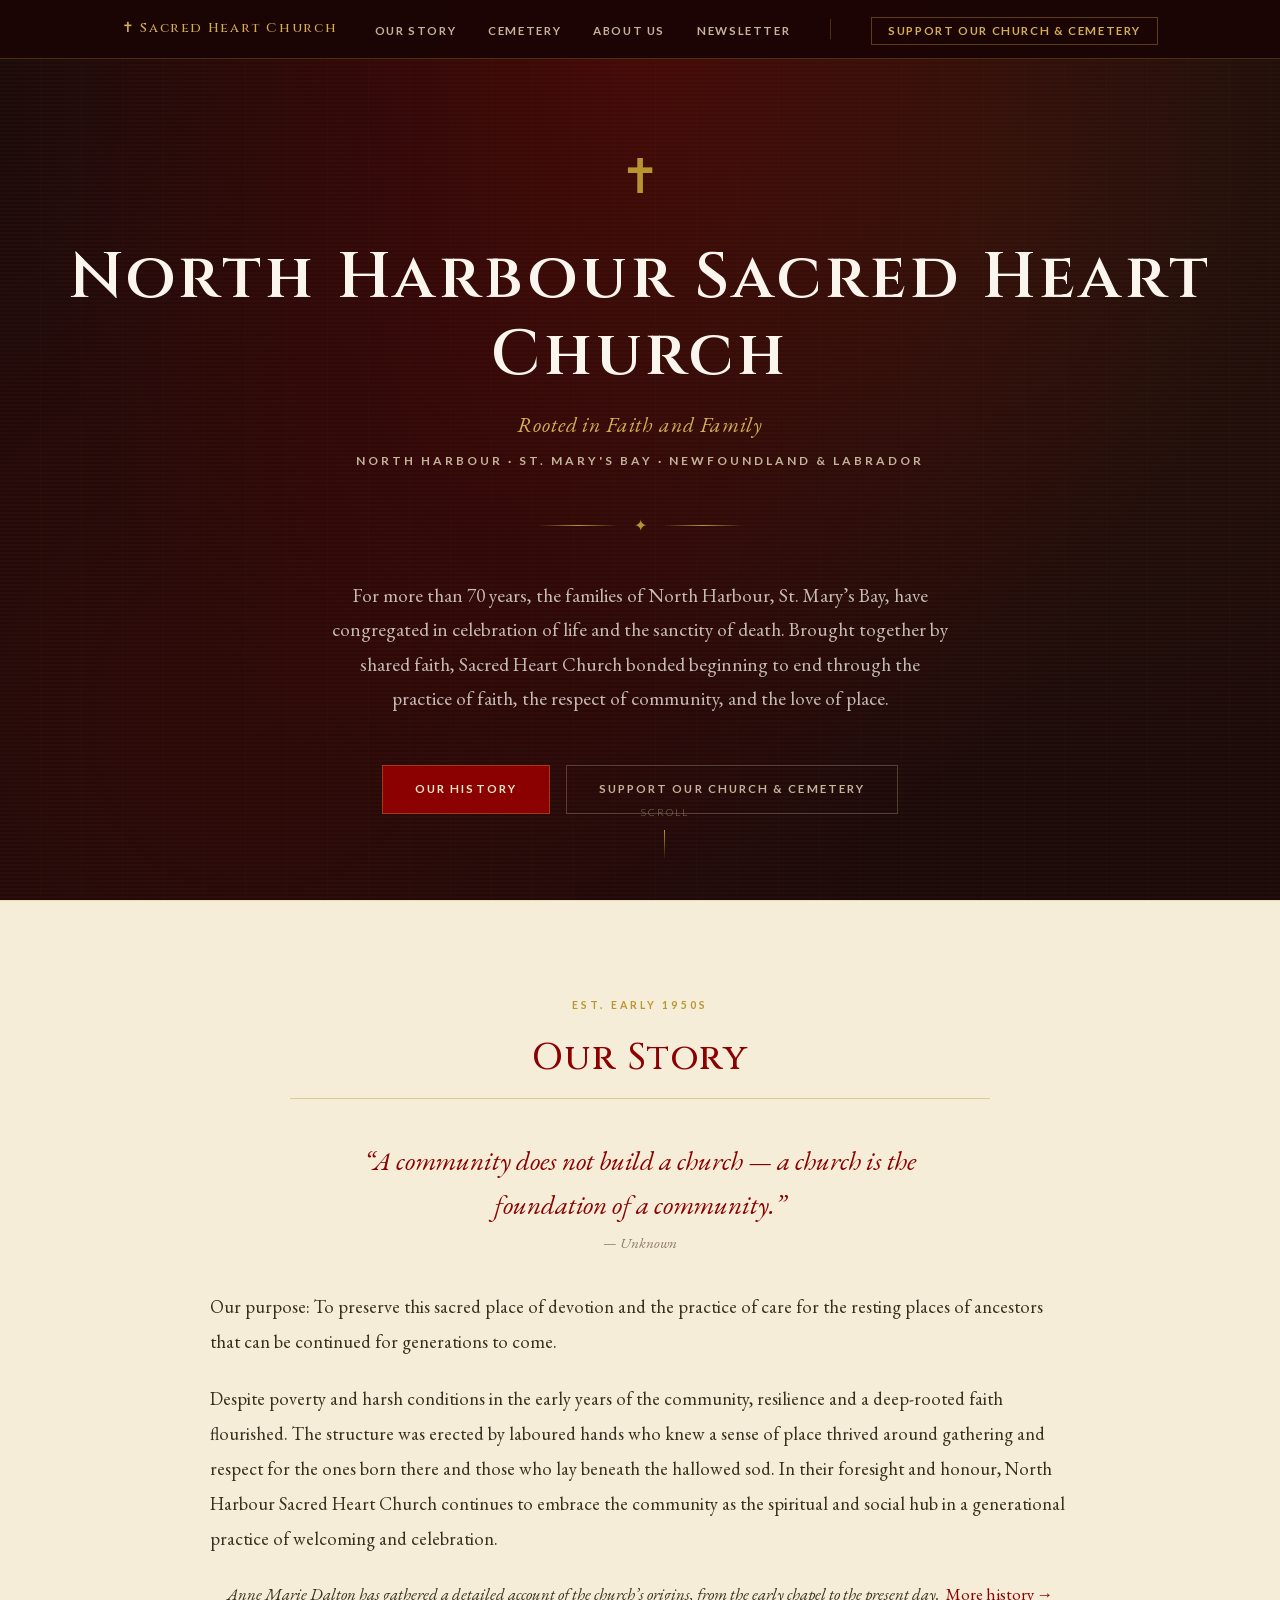
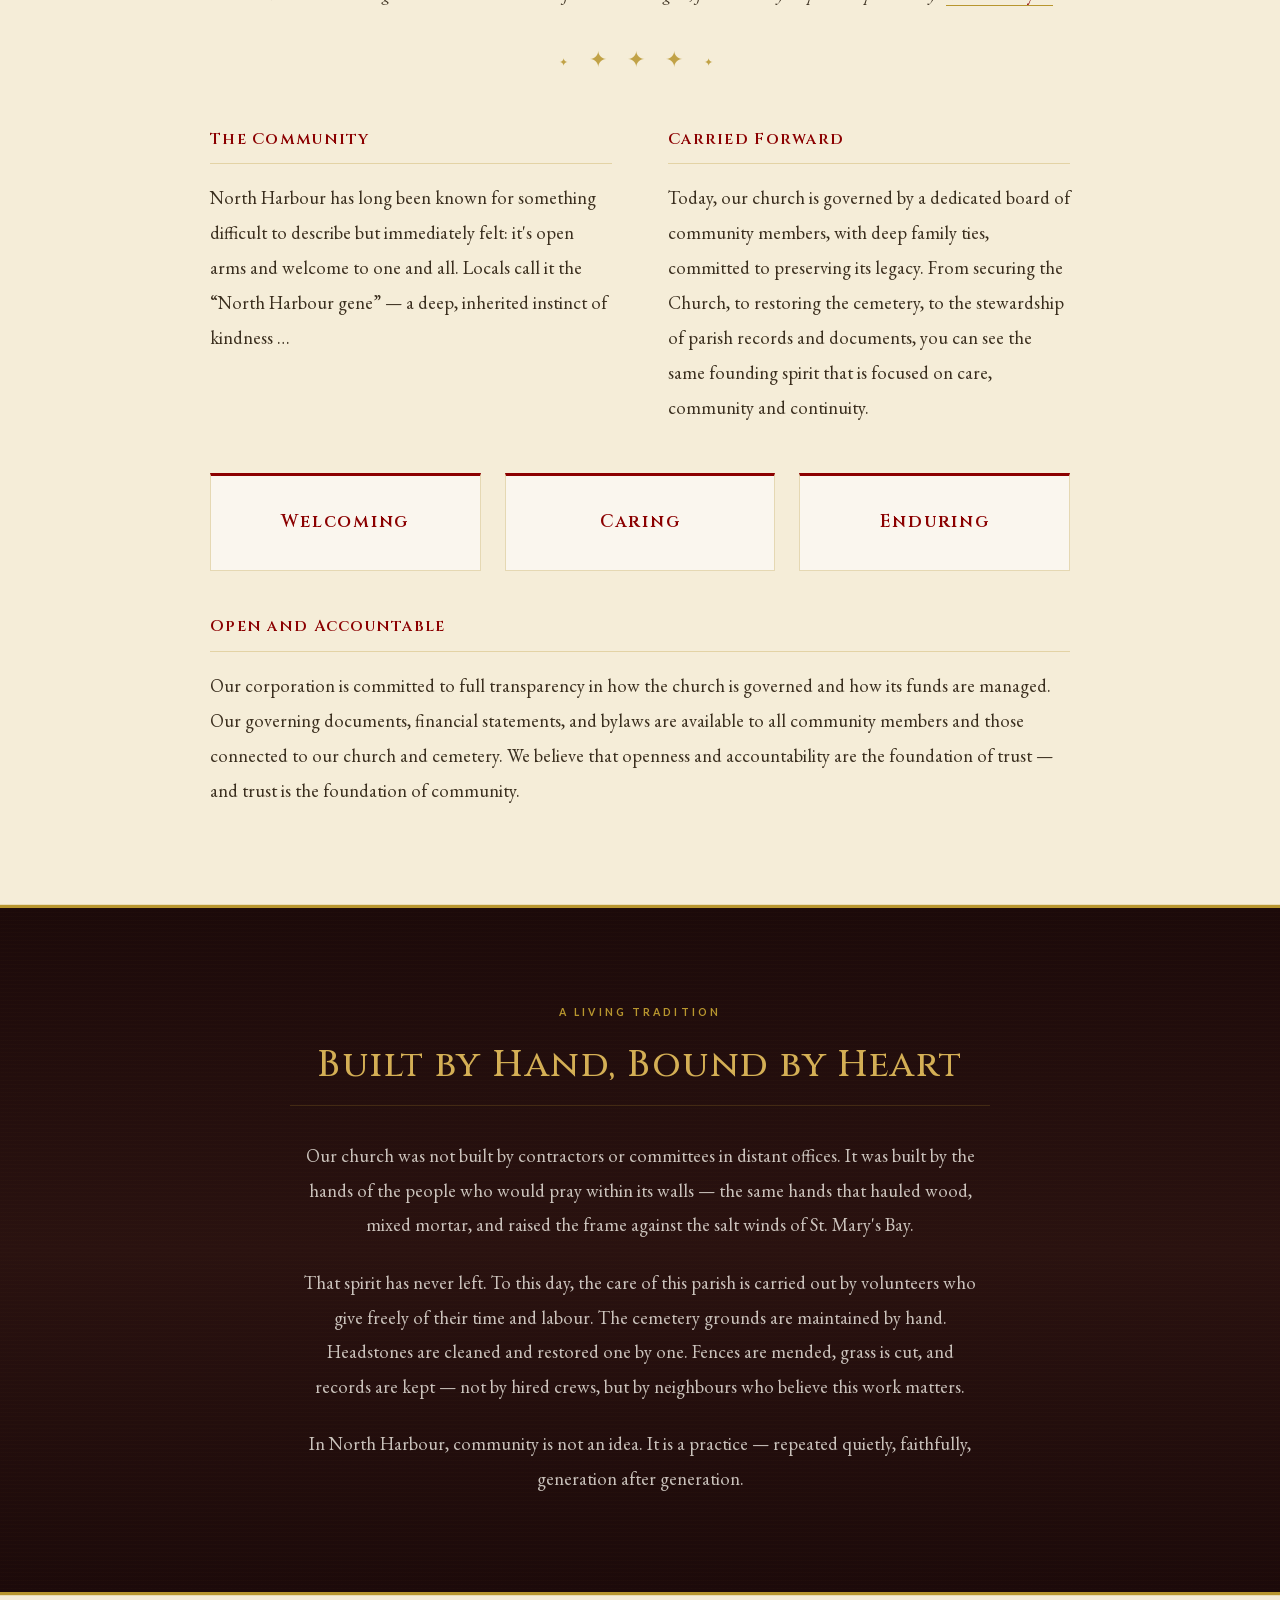
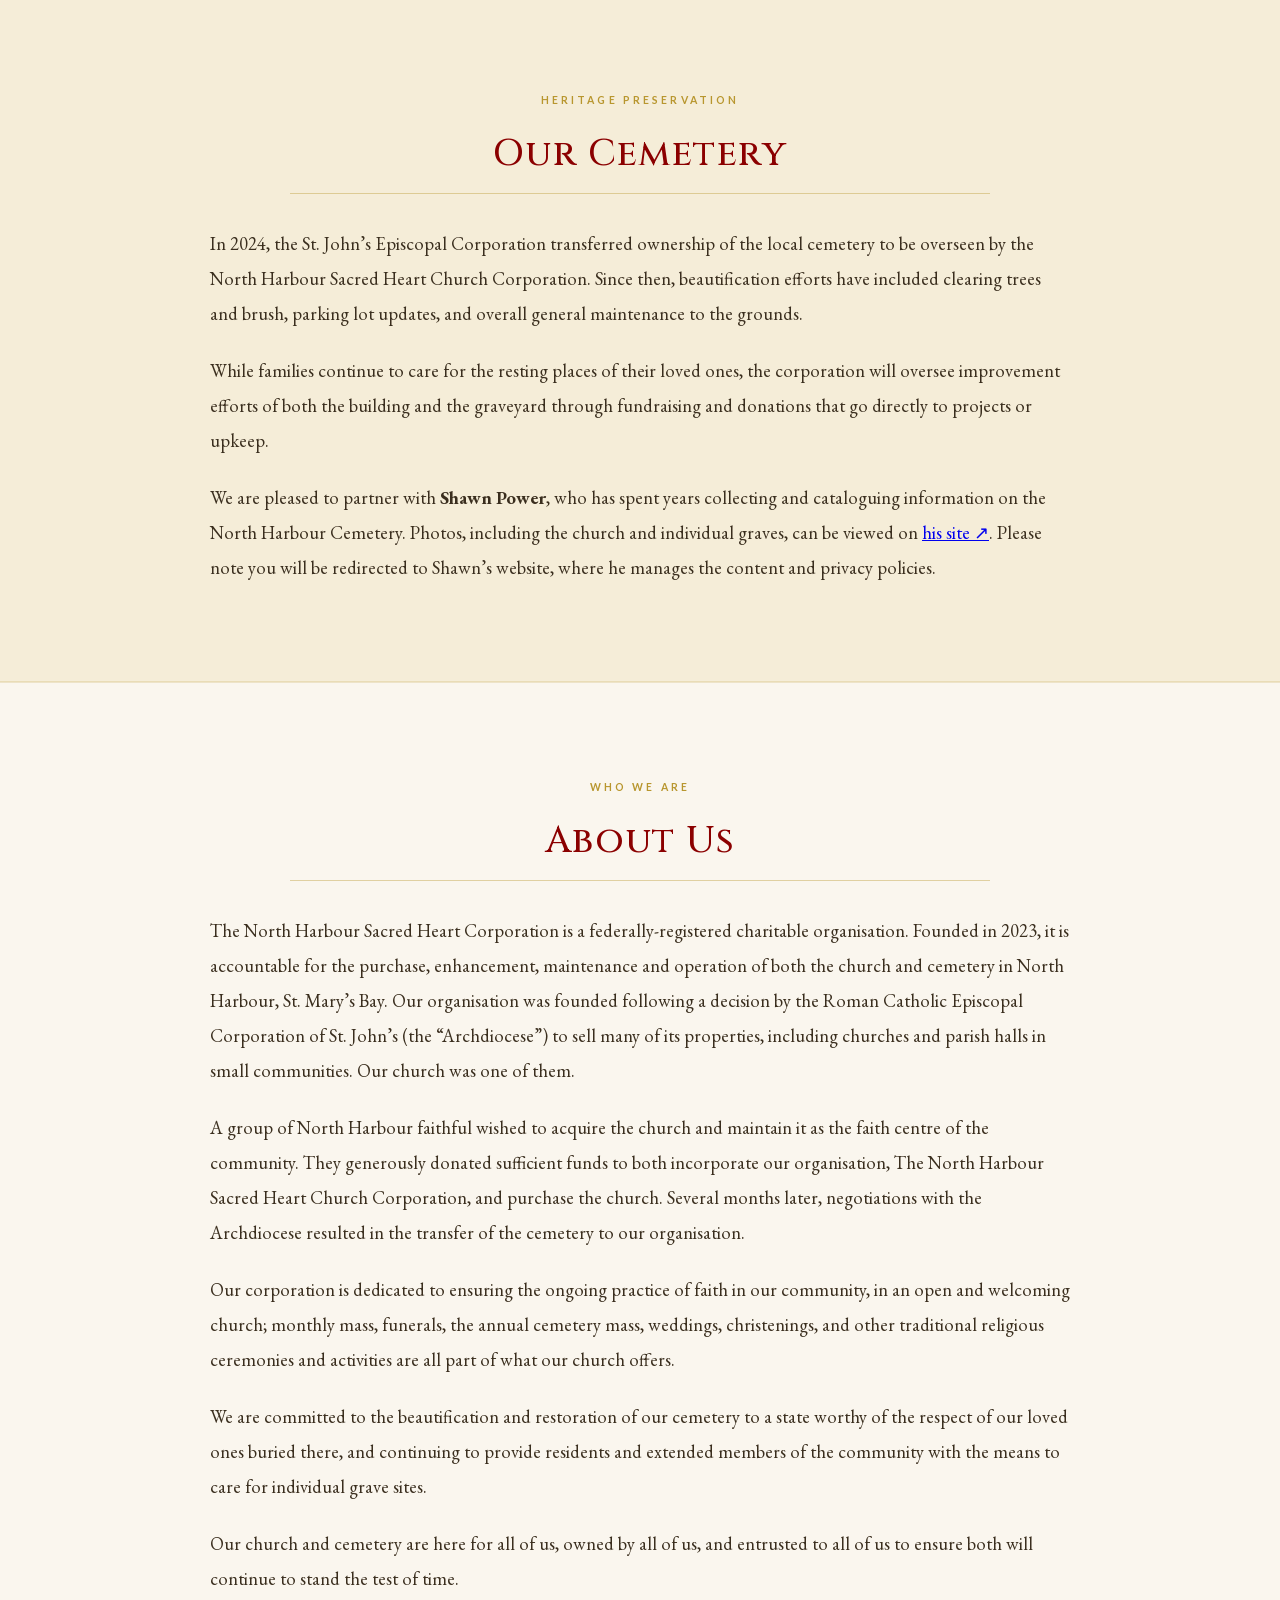
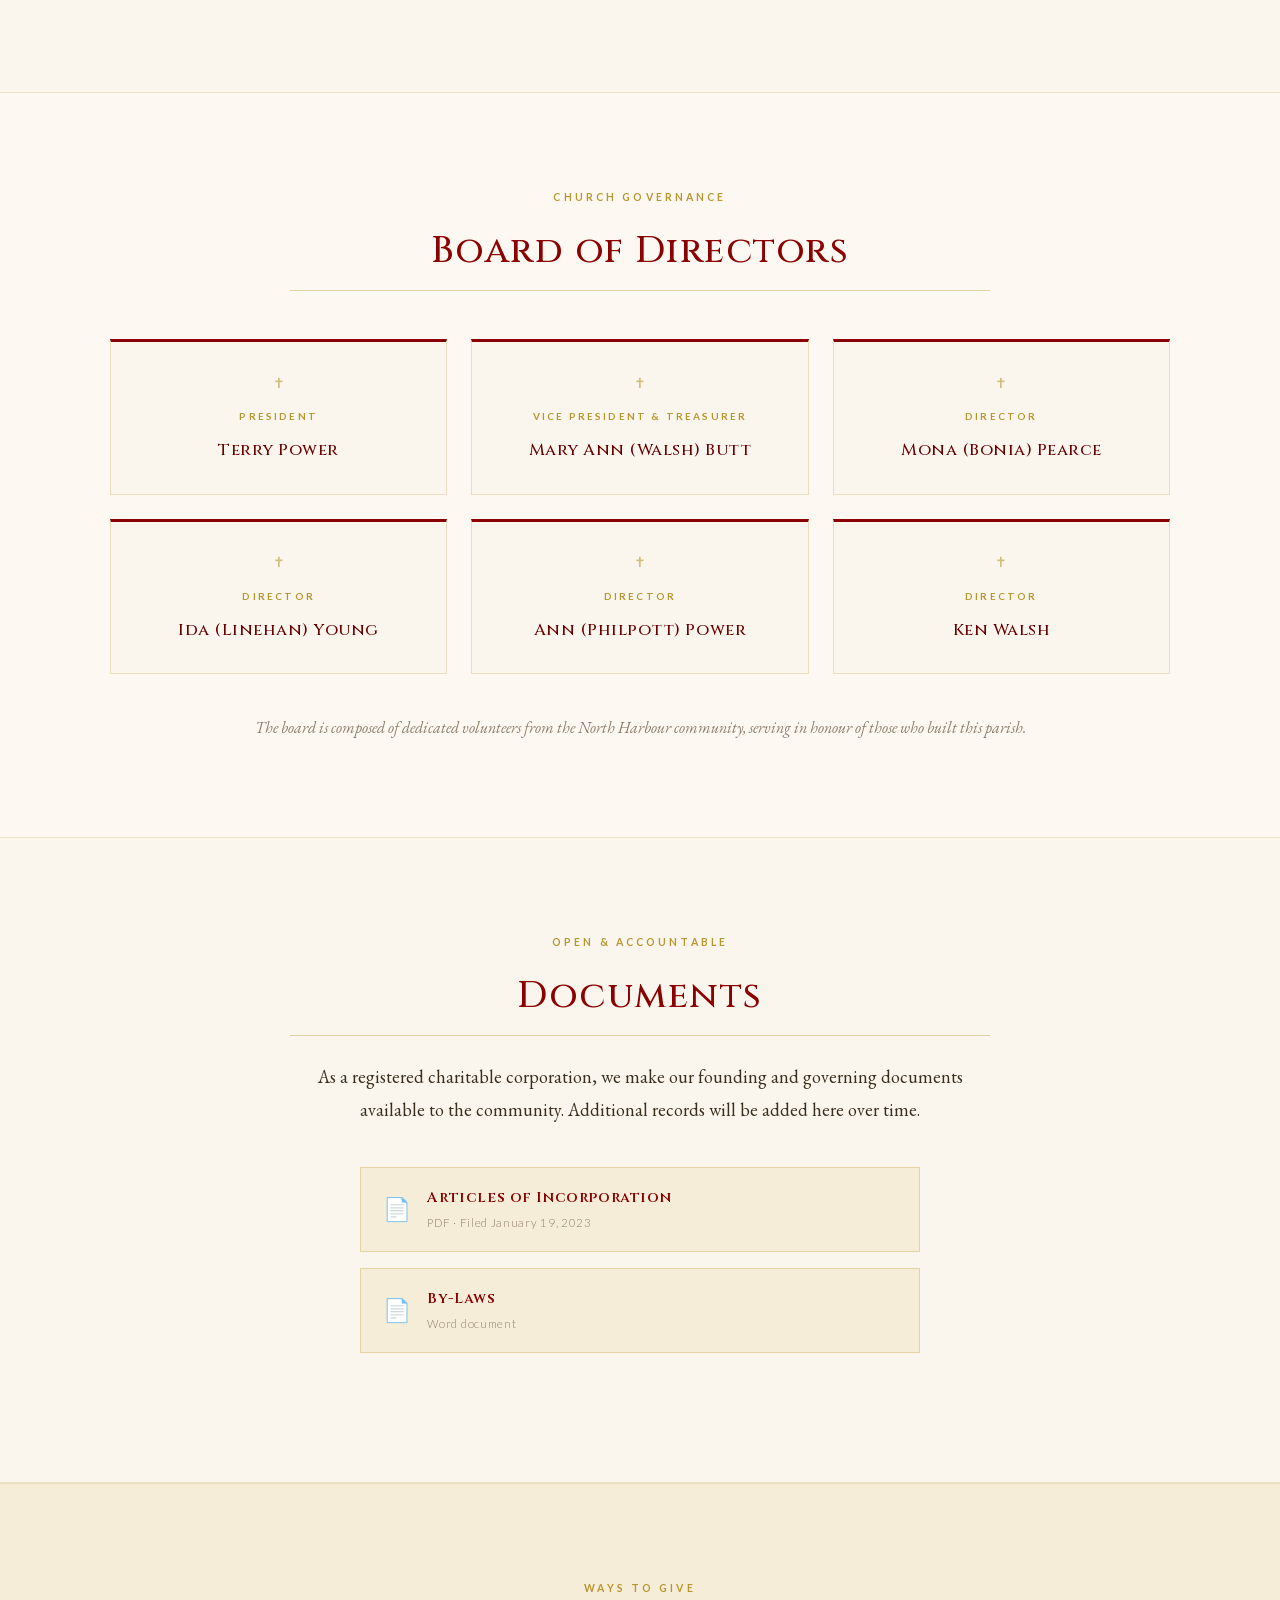
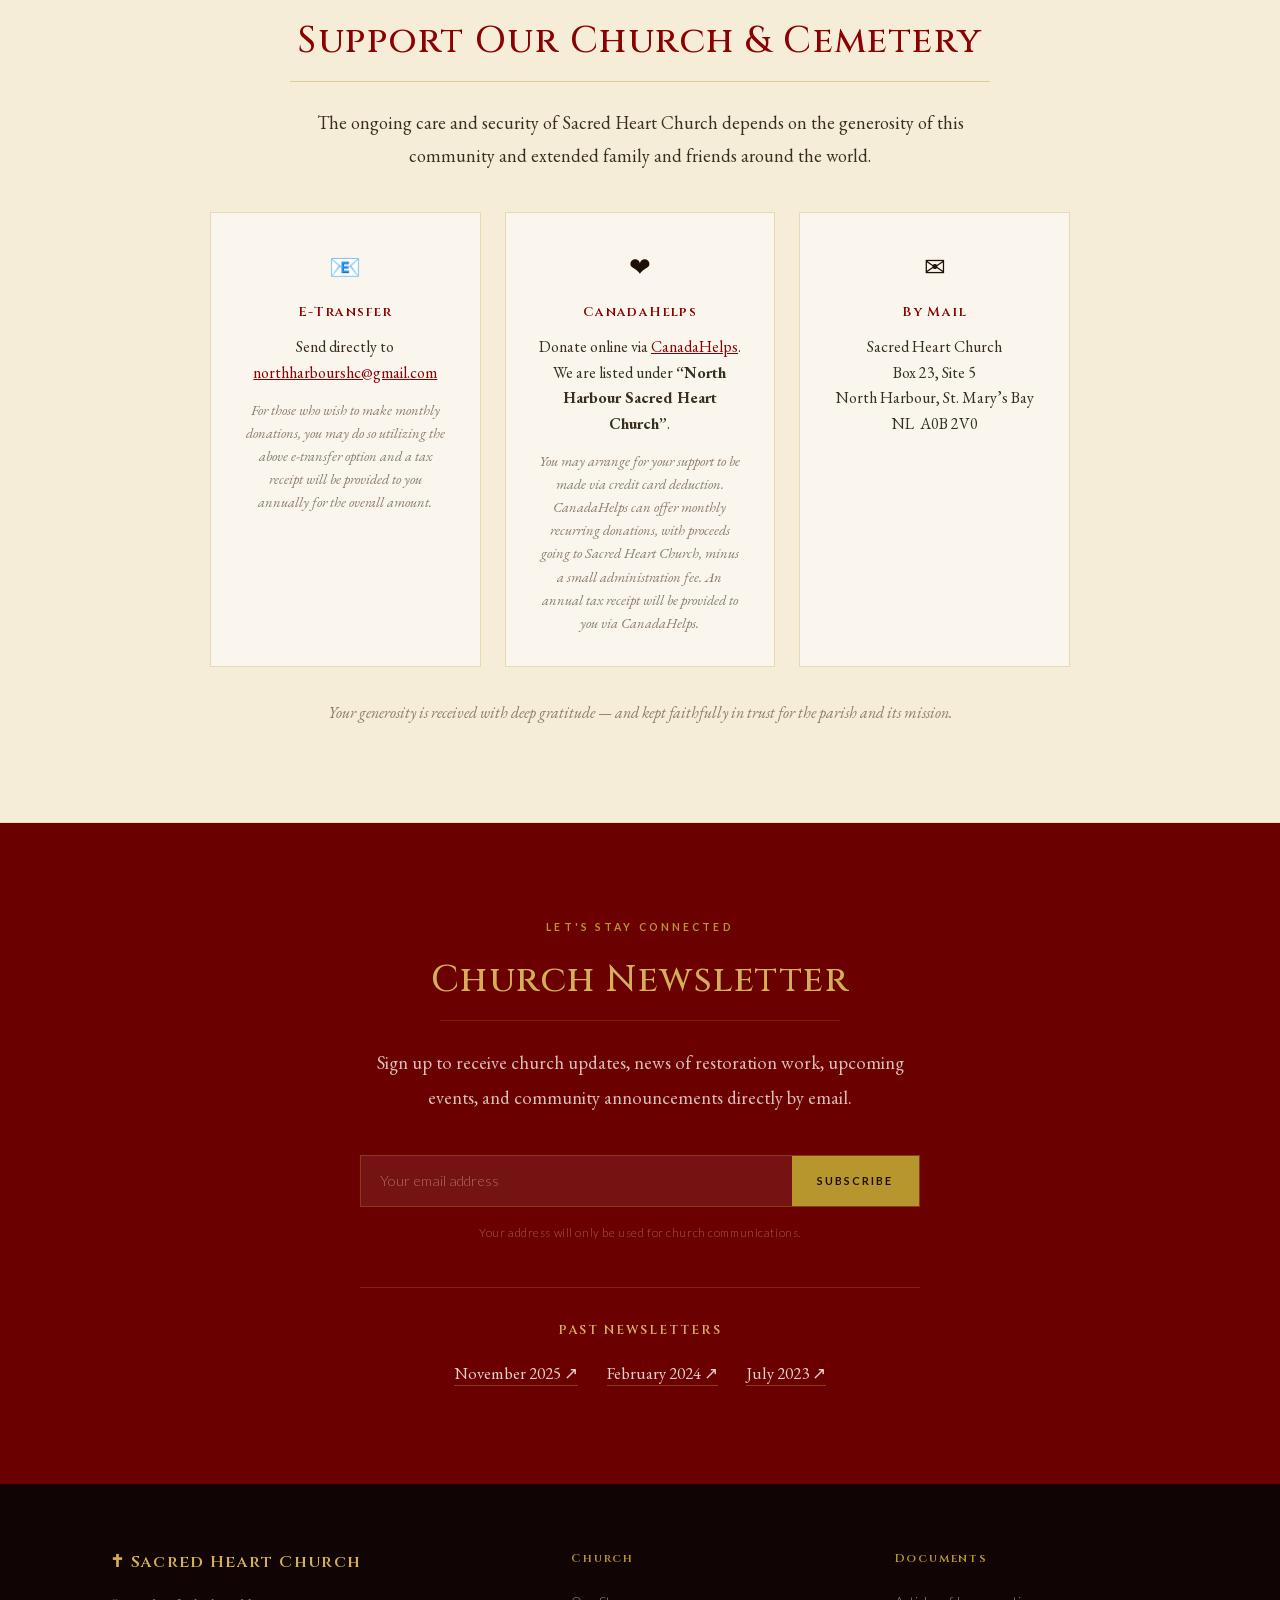
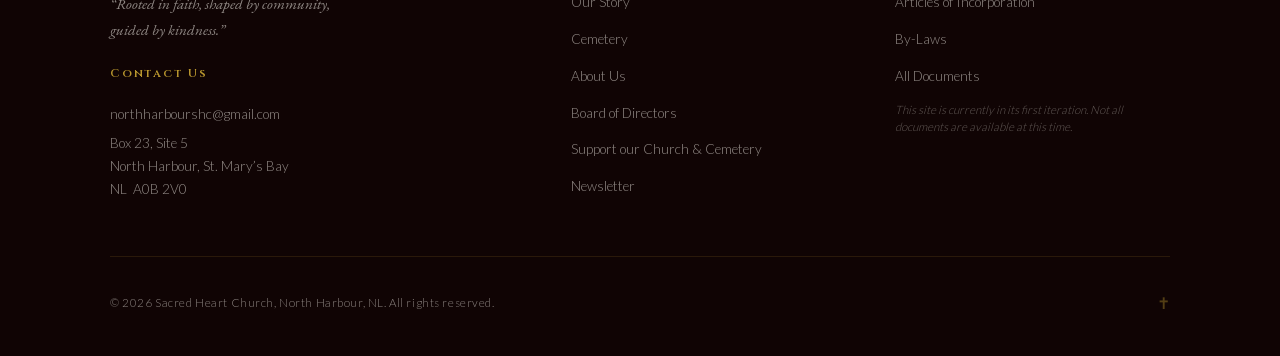
==== commit 43eff0d3: "Apply Terry's June updates: full church name, About Us + Documents, renamed tabs - Splash heading + " ====
--- a/site/index.html
+++ b/site/index.html
@@ -4,12 +4,12 @@
 <meta charset="UTF-8">
 <meta name="viewport" content="width=device-width, initial-scale=1.0">
 <meta name="description" content="Sacred Heart Church — North Harbour, St. Mary's Bay, Newfoundland. Rooted in faith and family since the early 1950s.">
-<meta property="og:title" content="Sacred Heart Church — North Harbour, NL">
+<meta property="og:title" content="North Harbour Sacred Heart Church — North Harbour, NL">
 <meta property="og:description" content="Rooted in faith and family for over 70 years in North Harbour, St. Mary's Bay, Newfoundland.">
 <meta property="og:type" content="website">
 <meta property="og:url" content="https://nhshc.ca/">
 <meta property="og:image" content="https://nhshc.ca/Images/church1.jpg">
-<title>Sacred Heart Church — North Harbour, St. Mary's Bay, NL</title>
+<title>North Harbour Sacred Heart Church — St. Mary's Bay, NL</title>
 <link rel="icon" href="favicon.ico">
 <link rel="stylesheet" href="fonts/fonts.css">
 <link rel="stylesheet" href="css/style.css">
@@ -29,10 +29,10 @@
     <ul class="nav-links">
       <li><a href="#story">Our Story</a></li>
       <li><a href="#cemetery">Cemetery</a></li>
-      <li><a href="#board">Leadership</a></li>
+      <li><a href="#about">About Us</a></li>
       <li><a href="#newsletter">Newsletter</a></li>
       <li class="nav-separator" aria-hidden="true"></li>
-      <li><a href="#donate" class="nav-support">Support Us</a></li>
+      <li><a href="#donate" class="nav-support">Support our Church &amp; Cemetery</a></li>
     </ul>
   </div>
 </nav>
@@ -43,7 +43,7 @@
 <!-- HERO -->
 <section id="hero" aria-label="Welcome">
   <div class="hero-cross" aria-hidden="true">&#10013;</div>
-  <h1 class="hero-title">Sacred Heart Church</h1>
+  <h1 class="hero-title">North Harbour Sacred Heart Church</h1>
   <p class="hero-sub">Rooted in Faith and Family</p>
   <p class="hero-location">North Harbour &middot; St. Mary's Bay &middot; Newfoundland &amp; Labrador</p>
   <div class="hero-rule-wrap" aria-hidden="true">
@@ -56,7 +56,7 @@
   </p>
   <div class="hero-cta-group">
     <a href="#story" class="btn-primary">Our History</a>
-    <a href="#donate" class="btn-outline">Support Our Church</a>
+    <a href="#donate" class="btn-outline">Support Our Church &amp; Cemetery</a>
   </div>
   <span class="scroll-hint" aria-hidden="true">Scroll</span>
 </section>
@@ -78,7 +78,7 @@
         Our purpose: To preserve this sacred place of devotion and the practice of care for the resting places of ancestors that can be continued for generations to come.
       </p>
       <p>
-        Despite poverty and harsh conditions in the early years of the community, resilience and a deep-rooted faith flourished. The structure was erected by laboured hands who knew a sense of place thrived around gathering and respect for the ones born there and those who lay beneath the hallowed sod. In their foresight and honour, Sacred Heart Church continues to embrace the community as the spiritual and social hub in a generational practice of welcoming and celebration.
+        Despite poverty and harsh conditions in the early years of the community, resilience and a deep-rooted faith flourished. The structure was erected by laboured hands who knew a sense of place thrived around gathering and respect for the ones born there and those who lay beneath the hallowed sod. In their foresight and honour, North Harbour Sacred Heart Church continues to embrace the community as the spiritual and social hub in a generational practice of welcoming and celebration.
       </p>
     </div>
 
@@ -103,7 +103,7 @@
         <h3>Carried Forward</h3>
         <div class="section-body" style="margin-top:0.8rem;">
           <p>
-            Today, Sacred Heart Church is governed by a dedicated board of community members, with deep family ties, committed to preserving its legacy. From securing the Church, to restoring the cemetery, to the stewardship of parish records and documents, you can see the same founding spirit that is focused on care, community and continuity.
+            Today, our church is governed by a dedicated board of community members, with deep family ties, committed to preserving its legacy. From securing the Church, to restoring the cemetery, to the stewardship of parish records and documents, you can see the same founding spirit that is focused on care, community and continuity.
           </p>
         </div>
       </div>
@@ -126,7 +126,7 @@
     <div class="section-body" style="margin-top: 2.5rem;">
       <h3 class="subsection-title">Open and Accountable</h3>
       <p>
-        Sacred Heart Church is committed to full transparency in how the parish is governed and how its funds are managed. Our governing documents, financial statements, and bylaws are available to all parishioners and community members. We believe that openness and accountability are the foundation of trust &mdash; and trust is the foundation of community.
+        Our corporation is committed to full transparency in how the church is governed and how its funds are managed. Our governing documents, financial statements, and bylaws are available to all community members and those connected to our church and cemetery. We believe that openness and accountability are the foundation of trust &mdash; and trust is the foundation of community.
       </p>
     </div>
 
@@ -142,7 +142,7 @@
 
     <div class="section-body built-body">
       <p>
-        Sacred Heart Church was not built by contractors or committees in distant offices. It was built by the hands of the people who would pray within its walls &mdash; the same hands that hauled wood, mixed mortar, and raised the frame against the salt winds of St. Mary's Bay.
+        Our church was not built by contractors or committees in distant offices. It was built by the hands of the people who would pray within its walls &mdash; the same hands that hauled wood, mixed mortar, and raised the frame against the salt winds of St. Mary's Bay.
       </p>
       <p>
         That spirit has never left. To this day, the care of this parish is carried out by volunteers who give freely of their time and labour. The cemetery grounds are maintained by hand. Headstones are cleaned and restored one by one. Fences are mended, grass is cut, and records are kept &mdash; not by hired crews, but by neighbours who believe this work matters.
@@ -173,6 +173,33 @@
       </p>
     </div>
 
+  </div>
+</section>
+
+<!-- ABOUT US -->
+<section id="about" aria-label="About Us">
+  <div class="section-inner">
+    <span class="section-label">Who We Are</span>
+    <h2 class="section-title">About Us</h2>
+    <hr class="rule wide">
+
+    <div class="section-body">
+      <p>
+        The North Harbour Sacred Heart Corporation is a federally-registered charitable organisation. Founded in 2023, it is accountable for the purchase, enhancement, maintenance and operation of both the church and cemetery in North Harbour, St. Mary&rsquo;s Bay. Our organisation was founded following a decision by the Roman Catholic Episcopal Corporation of St. John&rsquo;s (the &ldquo;Archdiocese&rdquo;) to sell many of its properties, including churches and parish halls in small communities. Our church was one of them.
+      </p>
+      <p>
+        A group of North Harbour faithful wished to acquire the church and maintain it as the faith centre of the community. They generously donated sufficient funds to both incorporate our organisation, The North Harbour Sacred Heart Church Corporation, and purchase the church. Several months later, negotiations with the Archdiocese resulted in the transfer of the cemetery to our organisation.
+      </p>
+      <p>
+        Our corporation is dedicated to ensuring the ongoing practice of faith in our community, in an open and welcoming church; monthly mass, funerals, the annual cemetery mass, weddings, christenings, and other traditional religious ceremonies and activities are all part of what our church offers.
+      </p>
+      <p>
+        We are committed to the beautification and restoration of our cemetery to a state worthy of the respect of our loved ones buried there, and continuing to provide residents and extended members of the community with the means to care for individual grave sites.
+      </p>
+      <p>
+        Our church and cemetery are here for all of us, owned by all of us, and entrusted to all of us to ensure both will continue to stand the test of time.
+      </p>
+    </div>
   </div>
 </section>
 
@@ -229,11 +256,49 @@
   </div>
 </section>
 
+<!-- DOCUMENTS -->
+<section id="documents" aria-label="Documents">
+  <div class="section-inner">
+    <span class="section-label">Open &amp; Accountable</span>
+    <h2 class="section-title">Documents</h2>
+    <hr class="rule wide">
+
+    <p class="donate-body">
+      As a registered charitable corporation, we make our founding and governing documents available to the community. Additional records will be added here over time.
+    </p>
+
+    <ul class="doc-list">
+      <li>
+        <a href="documents/articles-of-incorporation.pdf" target="_blank" rel="noopener">
+          <span class="doc-icon" aria-hidden="true">&#128196;</span>
+          <span class="doc-text">
+            <span class="doc-name">Articles of Incorporation</span>
+            <span class="doc-meta">PDF &middot; Filed January 19, 2023</span>
+          </span>
+        </a>
+      </li>
+      <li>
+        <a href="documents/bylaws.docx" target="_blank" rel="noopener">
+          <span class="doc-icon" aria-hidden="true">&#128196;</span>
+          <span class="doc-text">
+            <span class="doc-name">By-Laws</span>
+            <span class="doc-meta">Word document</span>
+          </span>
+        </a>
+      </li>
+    </ul>
+
+    <p class="footer-docs-note" style="text-align:center; max-width:560px; margin-left:auto; margin-right:auto;">
+      This site is currently in its first iteration. Additional documents will be made available as they are prepared.
+    </p>
+  </div>
+</section>
+
 <!-- WAYS TO GIVE -->
-<section id="donate" aria-label="Support Our Church">
+<section id="donate" aria-label="Support Our Church and Cemetery">
   <div class="section-inner">
     <span class="section-label">Ways to Give</span>
-    <h2 class="section-title">Support Our Church</h2>
+    <h2 class="section-title">Support Our Church &amp; Cemetery</h2>
     <hr class="rule wide">
 
     <p class="donate-body">
@@ -315,6 +380,15 @@
 
     <p class="newsletter-privacy">Your address will only be used for church communications.</p>
 
+    <div class="past-newsletters">
+      <h3 class="past-newsletters-title">Past Newsletters</h3>
+      <ul class="newsletter-archive">
+        <li><a href="Newsletters/Church Newsletter 18 November 2025.pdf" target="_blank" rel="noopener">November 2025 &#8599;</a></li>
+        <li><a href="Newsletters/Church Newsletter 14 February 2024.pdf" target="_blank" rel="noopener">February 2024 &#8599;</a></li>
+        <li><a href="Newsletters/Church Newsletter 19 July 2023.pdf" target="_blank" rel="noopener">July 2023 &#8599;</a></li>
+      </ul>
+    </div>
+
     <!-- Uncomment when Facebook group exists:
     <p class="newsletter-social">
       Those interested, who are on Facebook, can <a href="#">join our community group</a> and stay updated that way, in addition to the Newsletter option.
@@ -344,9 +418,10 @@
         <p class="footer-col-title">Church</p>
         <ul class="footer-links">
           <li><a href="#story">Our Story</a></li>
+          <li><a href="#cemetery">Cemetery</a></li>
+          <li><a href="#about">About Us</a></li>
           <li><a href="#board">Board of Directors</a></li>
-          <li><a href="#cemetery">Cemetery</a></li>
-          <li><a href="#donate">Support Our Church</a></li>
+          <li><a href="#donate">Support our Church &amp; Cemetery</a></li>
           <li><a href="#newsletter">Newsletter</a></li>
         </ul>
       </div>
@@ -355,9 +430,8 @@
         <p class="footer-col-title">Documents</p>
         <ul class="footer-links">
           <li><a href="documents/articles-of-incorporation.pdf" target="_blank">Articles of Incorporation</a></li>
-          <li><a href="documents/bylaws.pdf" target="_blank">Bylaws</a></li>
-          <li><a href="documents/meeting-minutes.pdf" target="_blank">Meeting Minutes</a></li>
-          <li><a href="documents/financial-statements.pdf" target="_blank">Financial Statements</a></li>
+          <li><a href="documents/bylaws.docx" target="_blank">By-Laws</a></li>
+          <li><a href="#documents">All Documents</a></li>
         </ul>
         <p class="footer-docs-note">This site is currently in its first iteration. Not all documents are available at this time.</p>
       </div>
--- a/site/css/style.css
+++ b/site/css/style.css
@@ -555,6 +555,65 @@
 /* ─── BOARD ─── */
 #board { background: #FDF9F2; }
 
+/* ─── ABOUT US ─── */
+#about {
+  background: var(--cream);
+  border-top: 1px solid rgba(184,150,46,0.2);
+  border-bottom: 1px solid rgba(184,150,46,0.2);
+}
+
+/* ─── DOCUMENTS ─── */
+#documents {
+  background: var(--cream);
+  border-top: 1px solid rgba(184,150,46,0.2);
+  border-bottom: 1px solid rgba(184,150,46,0.2);
+}
+
+.doc-list {
+  list-style: none;
+  max-width: 560px;
+  margin: 2.5rem auto 0;
+  padding: 0;
+}
+
+.doc-list li { margin: 0 0 1rem; }
+
+.doc-list a {
+  display: flex;
+  align-items: center;
+  gap: 1rem;
+  background: var(--parchment);
+  border: 1px solid rgba(184,150,46,0.3);
+  padding: 1.1rem 1.4rem;
+  text-decoration: none;
+  transition: border-color 0.2s, background 0.2s;
+}
+
+.doc-list a:hover {
+  border-color: var(--gold);
+  background: #FBF4E2;
+}
+
+.doc-icon { font-size: 1.4rem; line-height: 1; }
+
+.doc-text { display: flex; flex-direction: column; }
+
+.doc-name {
+  font-family: 'Cinzel', serif;
+  font-size: 0.92rem;
+  font-weight: 600;
+  letter-spacing: 0.04em;
+  color: var(--crimson);
+}
+
+.doc-meta {
+  font-family: 'Lato', sans-serif;
+  font-size: 0.72rem;
+  letter-spacing: 0.06em;
+  color: var(--stone);
+  margin-top: 0.2rem;
+}
+
 .board-grid {
   display: grid;
   grid-template-columns: repeat(3, 1fr);
@@ -826,6 +885,48 @@
 
 .newsletter-social a {
   color: var(--gold-light);
+}
+
+/* Past newsletters archive */
+.past-newsletters {
+  margin-top: 2.75rem;
+  padding-top: 2rem;
+  border-top: 1px solid rgba(184,150,46,0.25);
+}
+
+.past-newsletters-title {
+  font-family: 'Cinzel', serif;
+  font-size: 0.8rem;
+  font-weight: 600;
+  letter-spacing: 0.16em;
+  text-transform: uppercase;
+  color: var(--gold-light);
+  margin-bottom: 1.1rem;
+}
+
+.newsletter-archive {
+  list-style: none;
+  padding: 0;
+  margin: 0;
+  display: flex;
+  flex-wrap: wrap;
+  justify-content: center;
+  gap: 0.6rem 1.8rem;
+}
+
+.newsletter-archive a {
+  font-family: 'EB Garamond', serif;
+  font-size: 1.05rem;
+  color: rgba(250,246,238,0.85);
+  text-decoration: none;
+  border-bottom: 1px solid rgba(184,150,46,0.4);
+  padding-bottom: 1px;
+  transition: color 0.2s, border-color 0.2s;
+}
+
+.newsletter-archive a:hover {
+  color: var(--gold-light);
+  border-color: var(--gold-light);
 }
 
 /* ─── FOOTER ─── */
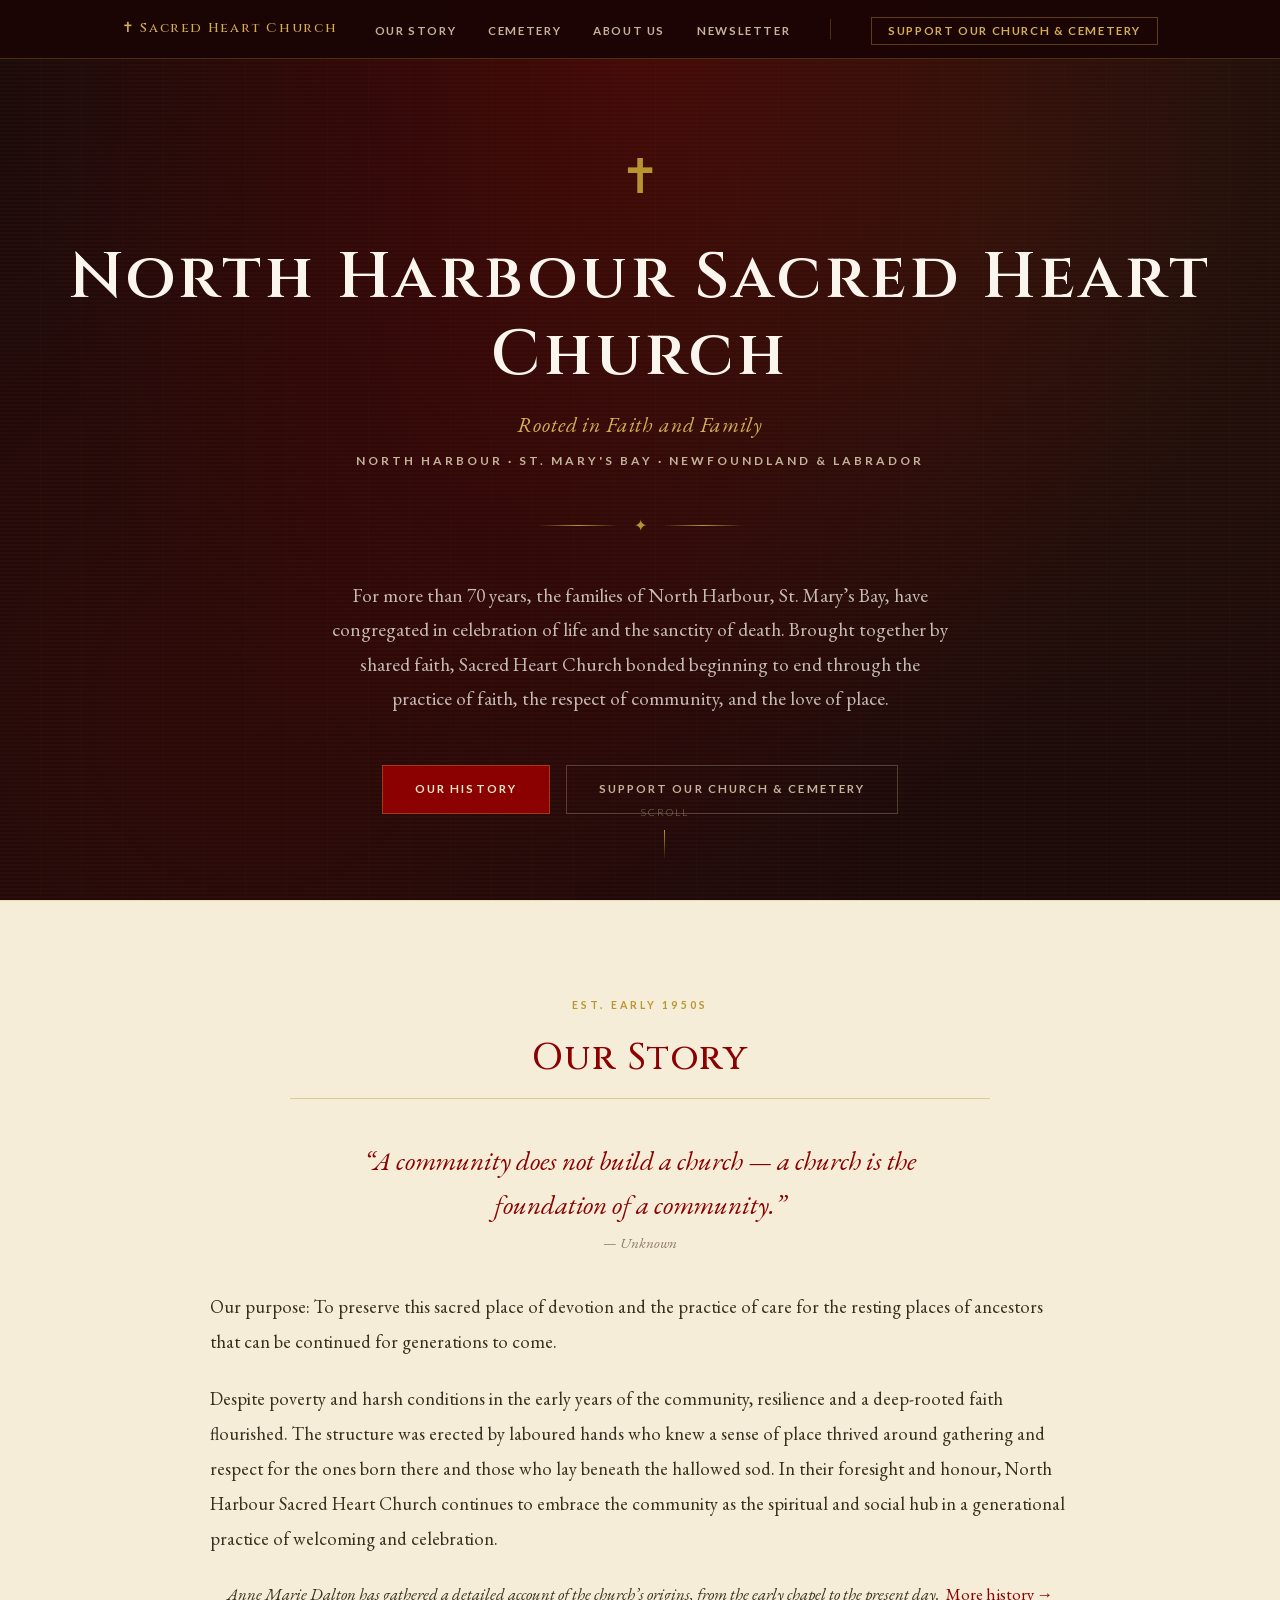
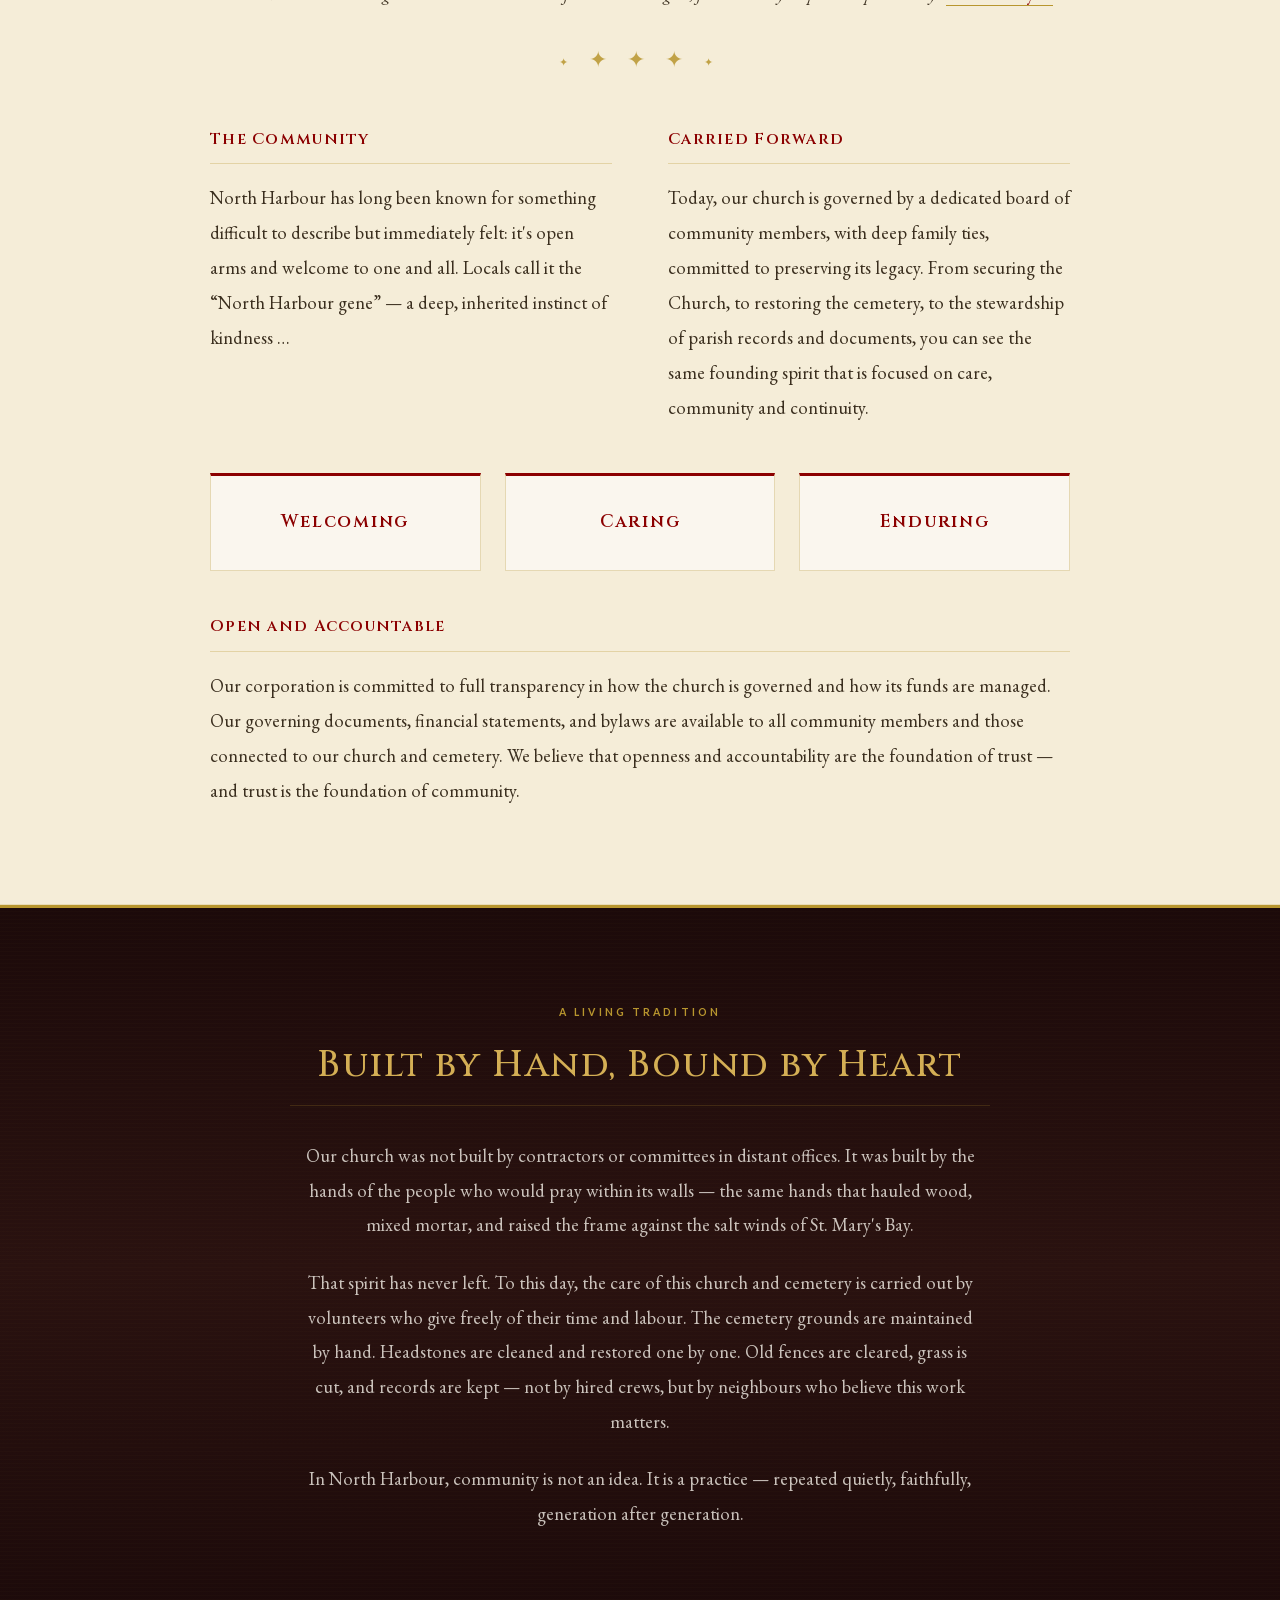
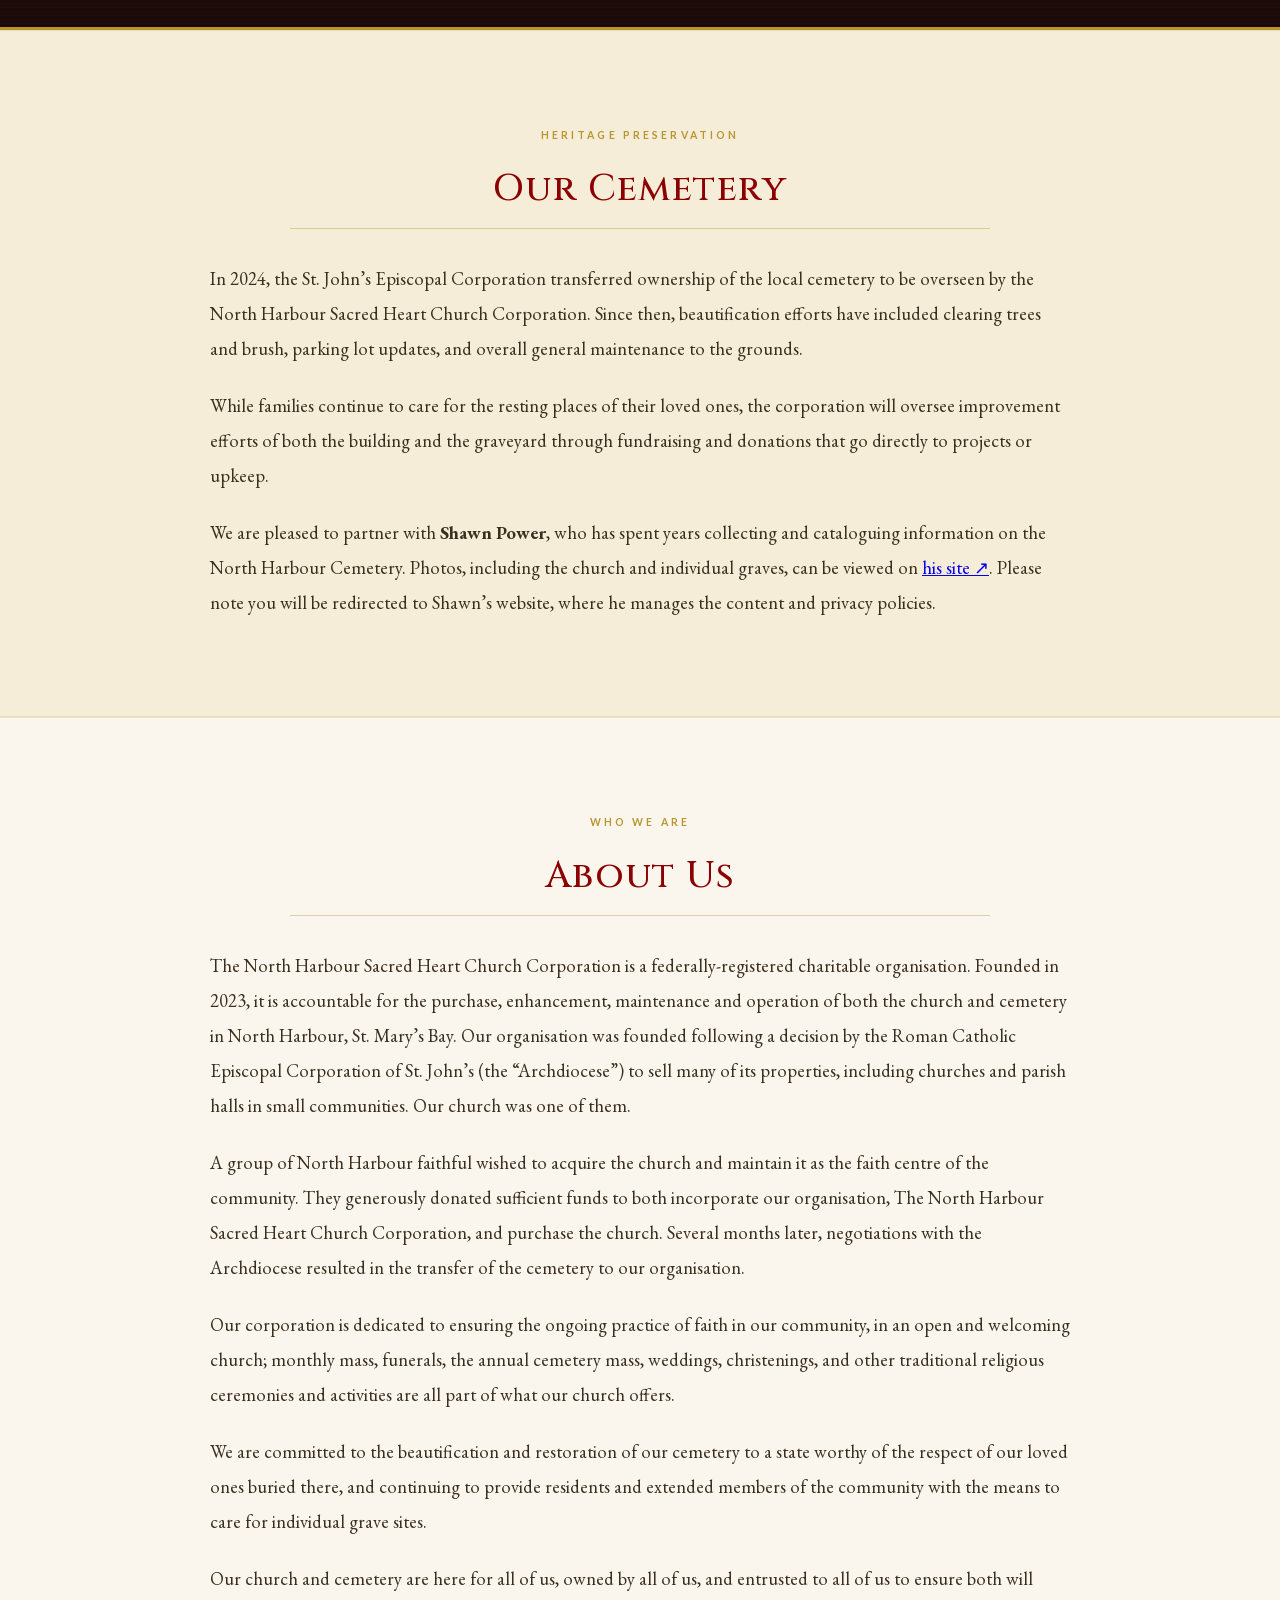
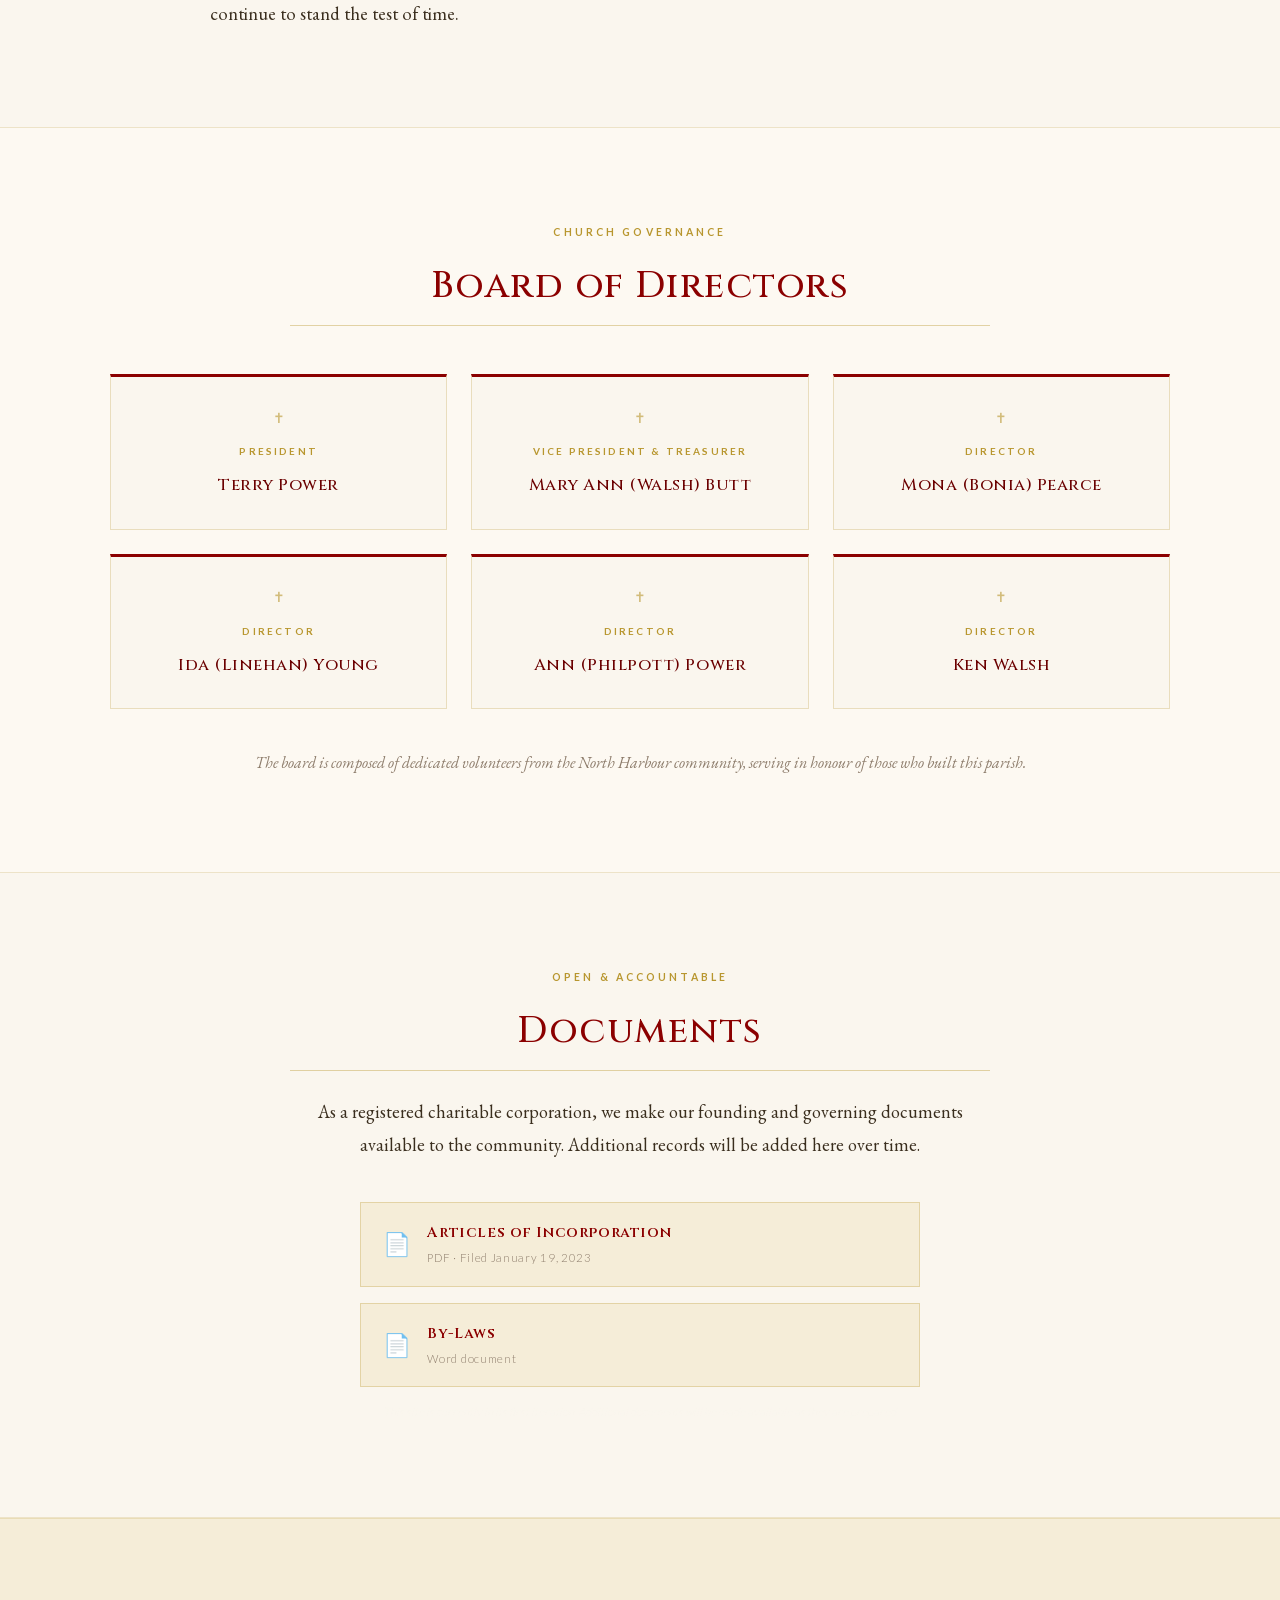
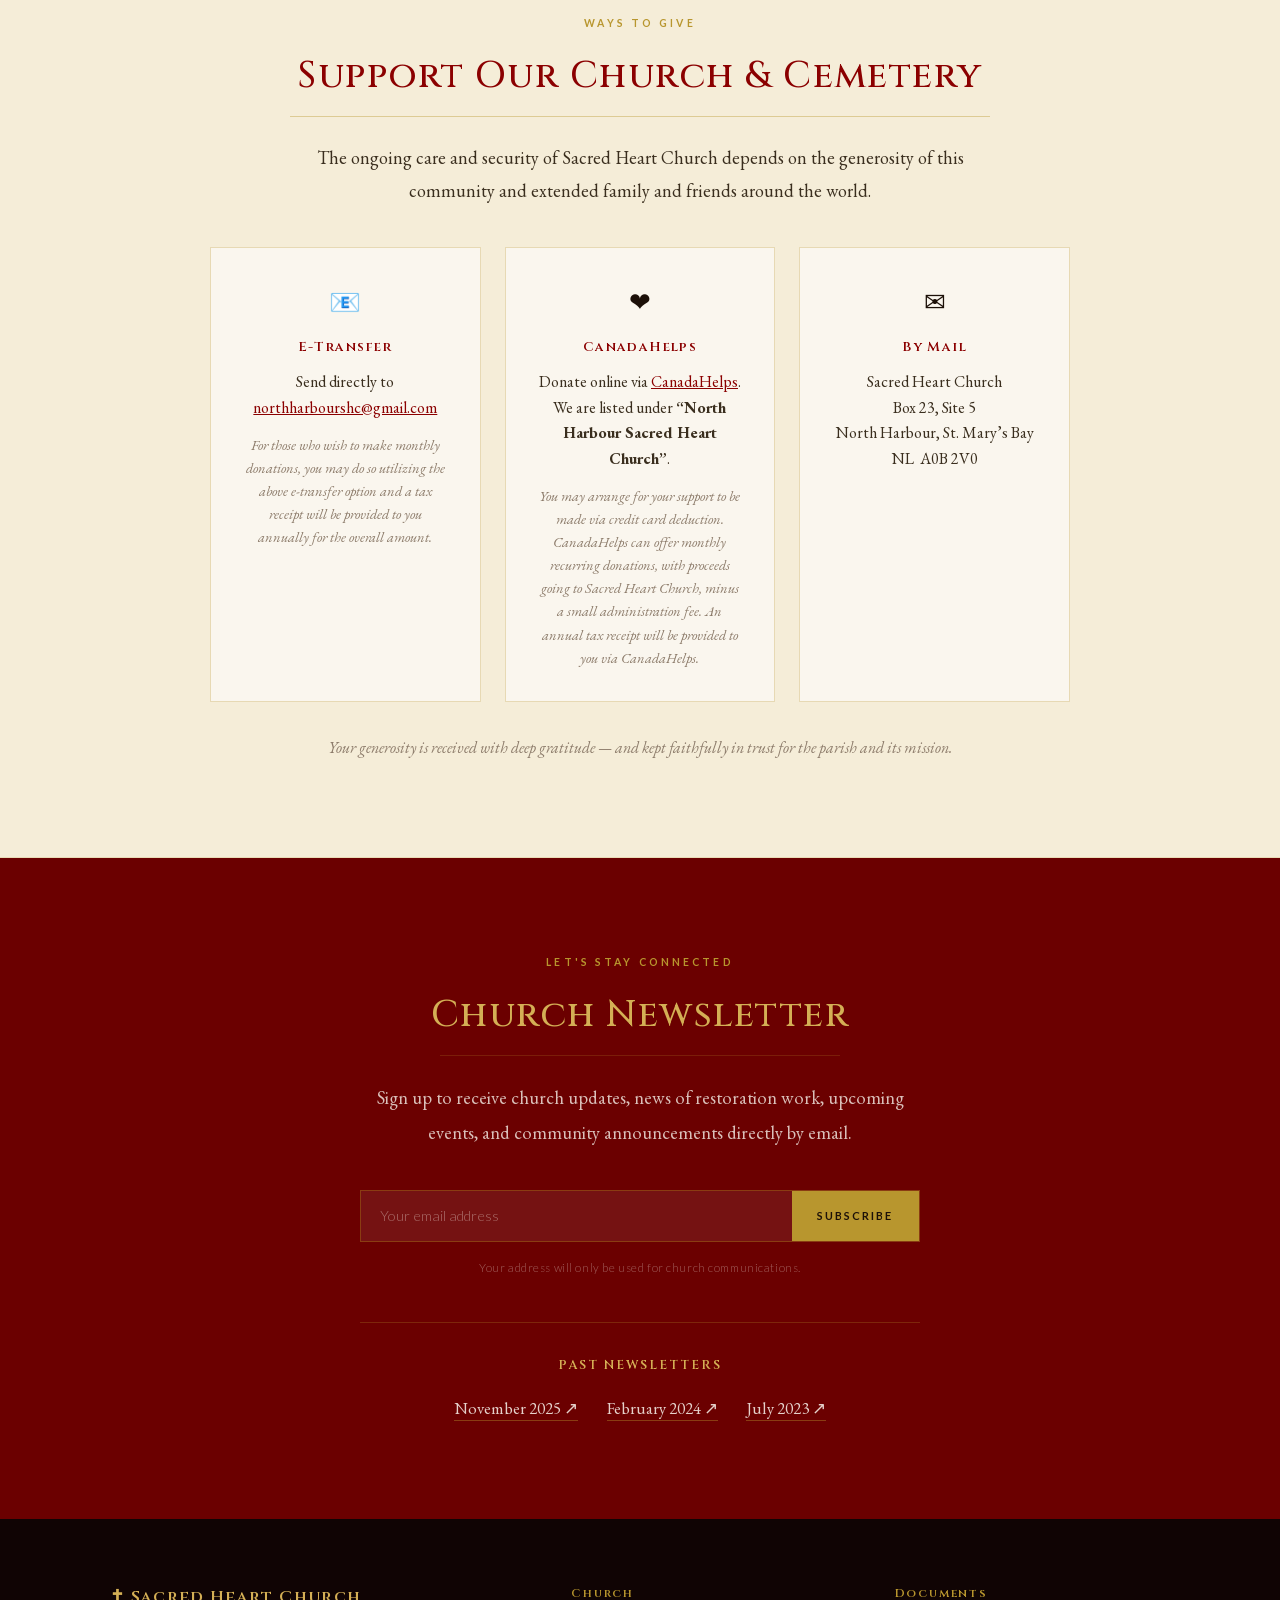
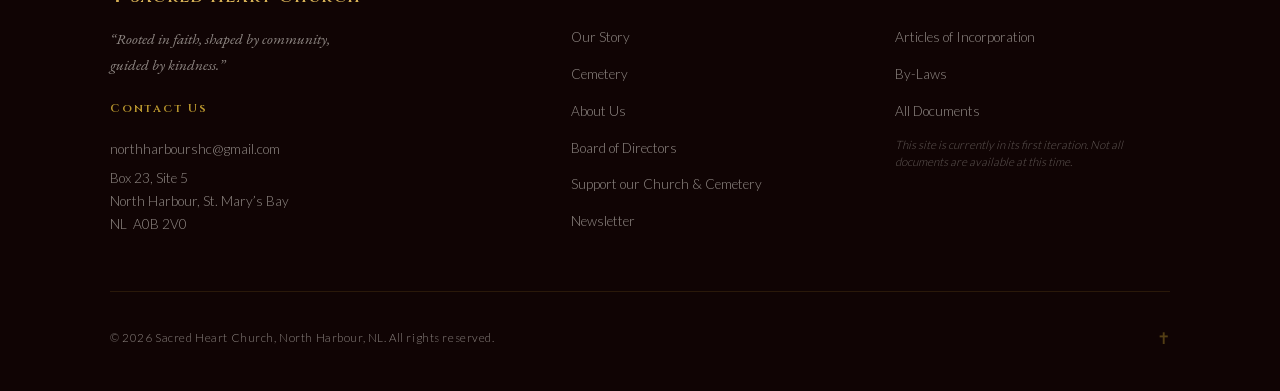
==== commit 2ad67967: "June 3 tweaks: "Church Corporation" + Built by Hand copy; log Terry's reply - About Us opening -> "N" ====
--- a/site/index.html
+++ b/site/index.html
@@ -145,7 +145,7 @@
         Our church was not built by contractors or committees in distant offices. It was built by the hands of the people who would pray within its walls &mdash; the same hands that hauled wood, mixed mortar, and raised the frame against the salt winds of St. Mary's Bay.
       </p>
       <p>
-        That spirit has never left. To this day, the care of this parish is carried out by volunteers who give freely of their time and labour. The cemetery grounds are maintained by hand. Headstones are cleaned and restored one by one. Fences are mended, grass is cut, and records are kept &mdash; not by hired crews, but by neighbours who believe this work matters.
+        That spirit has never left. To this day, the care of this church and cemetery is carried out by volunteers who give freely of their time and labour. The cemetery grounds are maintained by hand. Headstones are cleaned and restored one by one. Old fences are cleared, grass is cut, and records are kept &mdash; not by hired crews, but by neighbours who believe this work matters.
       </p>
       <p>
         In North Harbour, community is not an idea. It is a practice &mdash; repeated quietly, faithfully, generation after generation.
@@ -185,7 +185,7 @@
 
     <div class="section-body">
       <p>
-        The North Harbour Sacred Heart Corporation is a federally-registered charitable organisation. Founded in 2023, it is accountable for the purchase, enhancement, maintenance and operation of both the church and cemetery in North Harbour, St. Mary&rsquo;s Bay. Our organisation was founded following a decision by the Roman Catholic Episcopal Corporation of St. John&rsquo;s (the &ldquo;Archdiocese&rdquo;) to sell many of its properties, including churches and parish halls in small communities. Our church was one of them.
+        The North Harbour Sacred Heart Church Corporation is a federally-registered charitable organisation. Founded in 2023, it is accountable for the purchase, enhancement, maintenance and operation of both the church and cemetery in North Harbour, St. Mary&rsquo;s Bay. Our organisation was founded following a decision by the Roman Catholic Episcopal Corporation of St. John&rsquo;s (the &ldquo;Archdiocese&rdquo;) to sell many of its properties, including churches and parish halls in small communities. Our church was one of them.
       </p>
       <p>
         A group of North Harbour faithful wished to acquire the church and maintain it as the faith centre of the community. They generously donated sufficient funds to both incorporate our organisation, The North Harbour Sacred Heart Church Corporation, and purchase the church. Several months later, negotiations with the Archdiocese resulted in the transfer of the cemetery to our organisation.
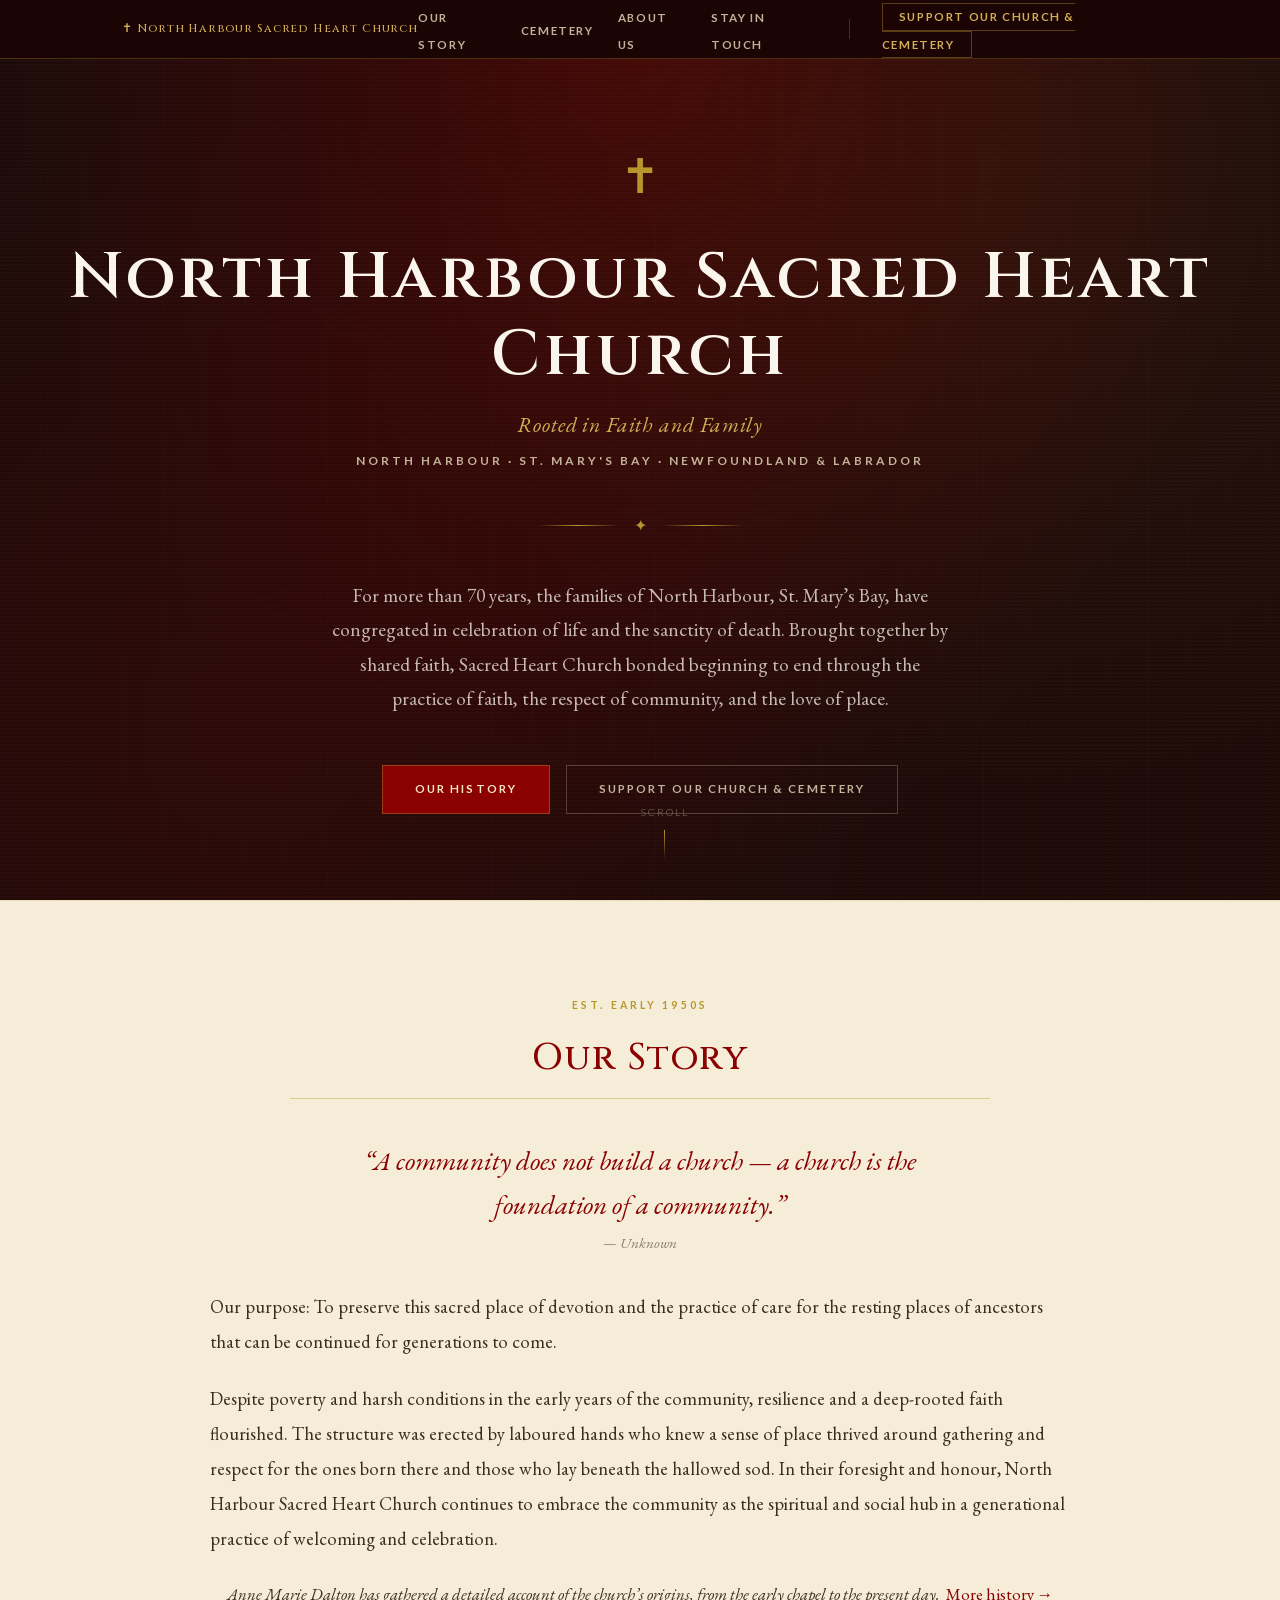
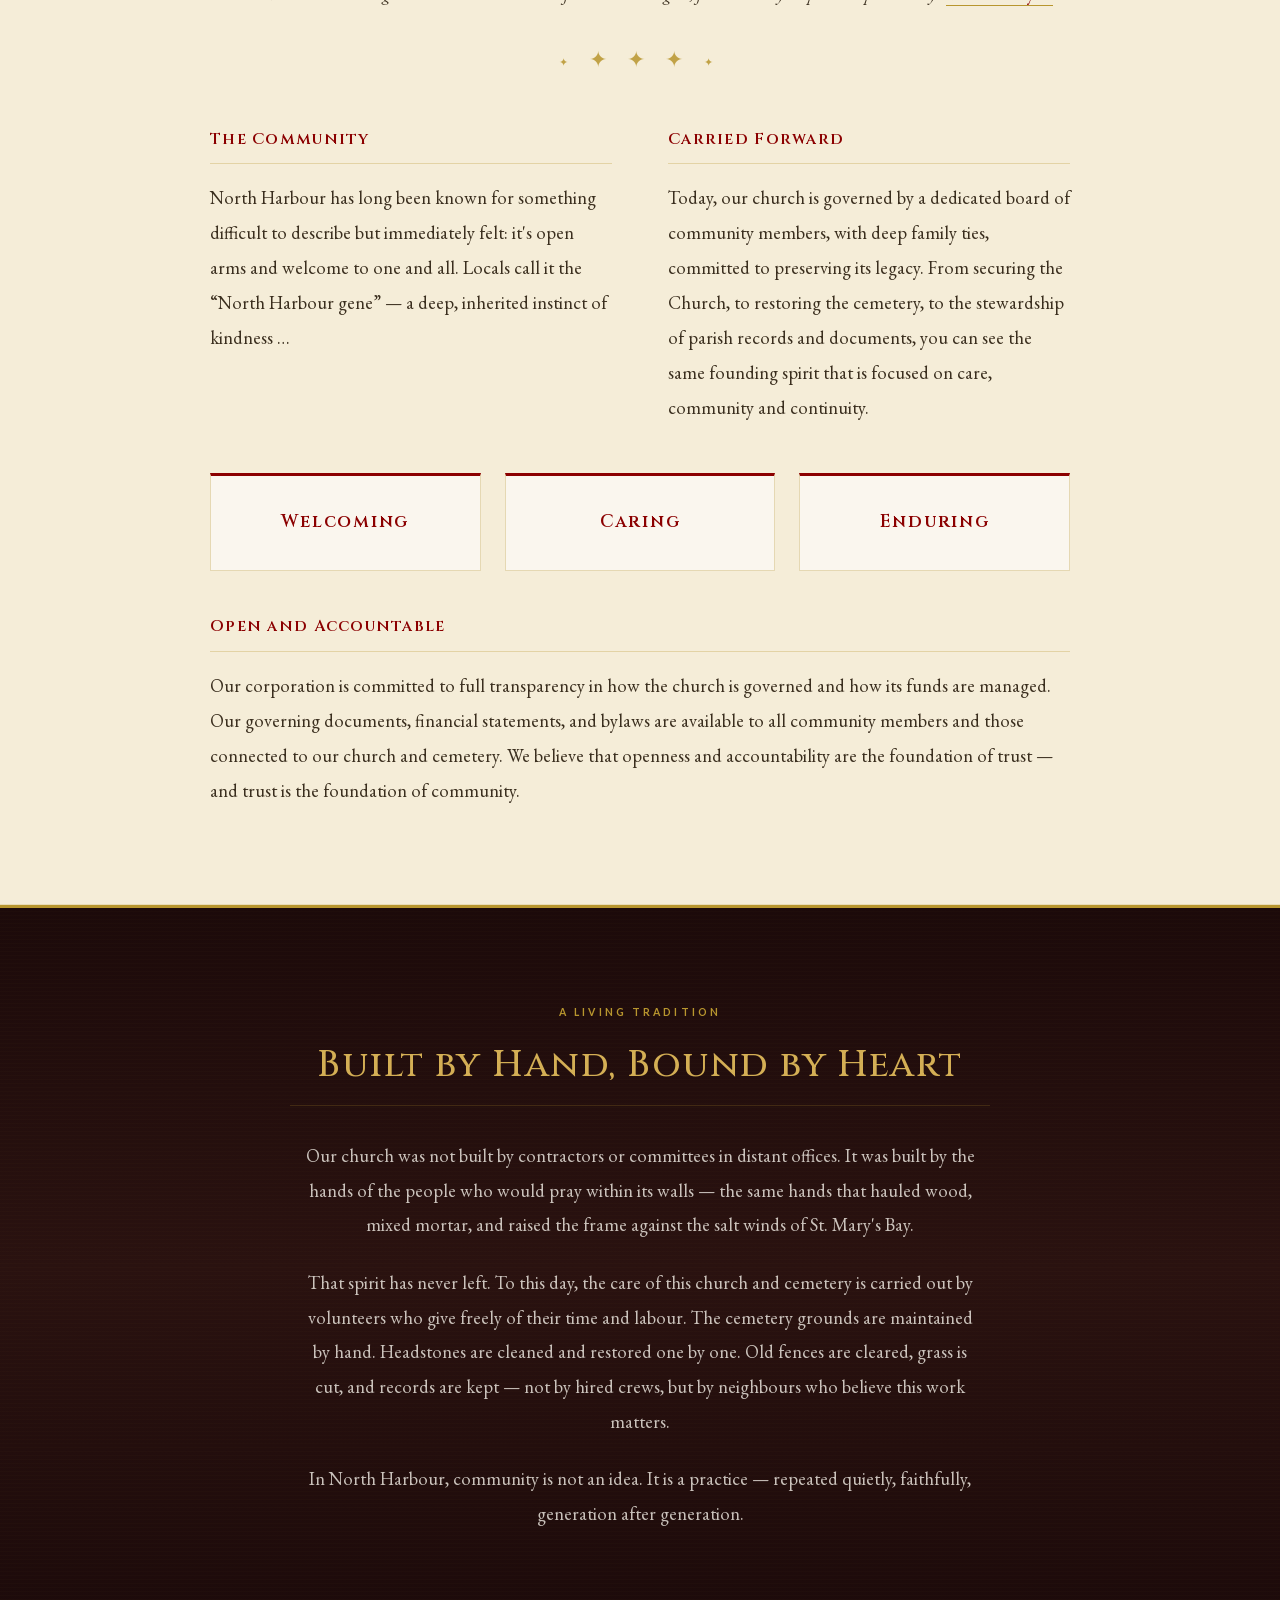
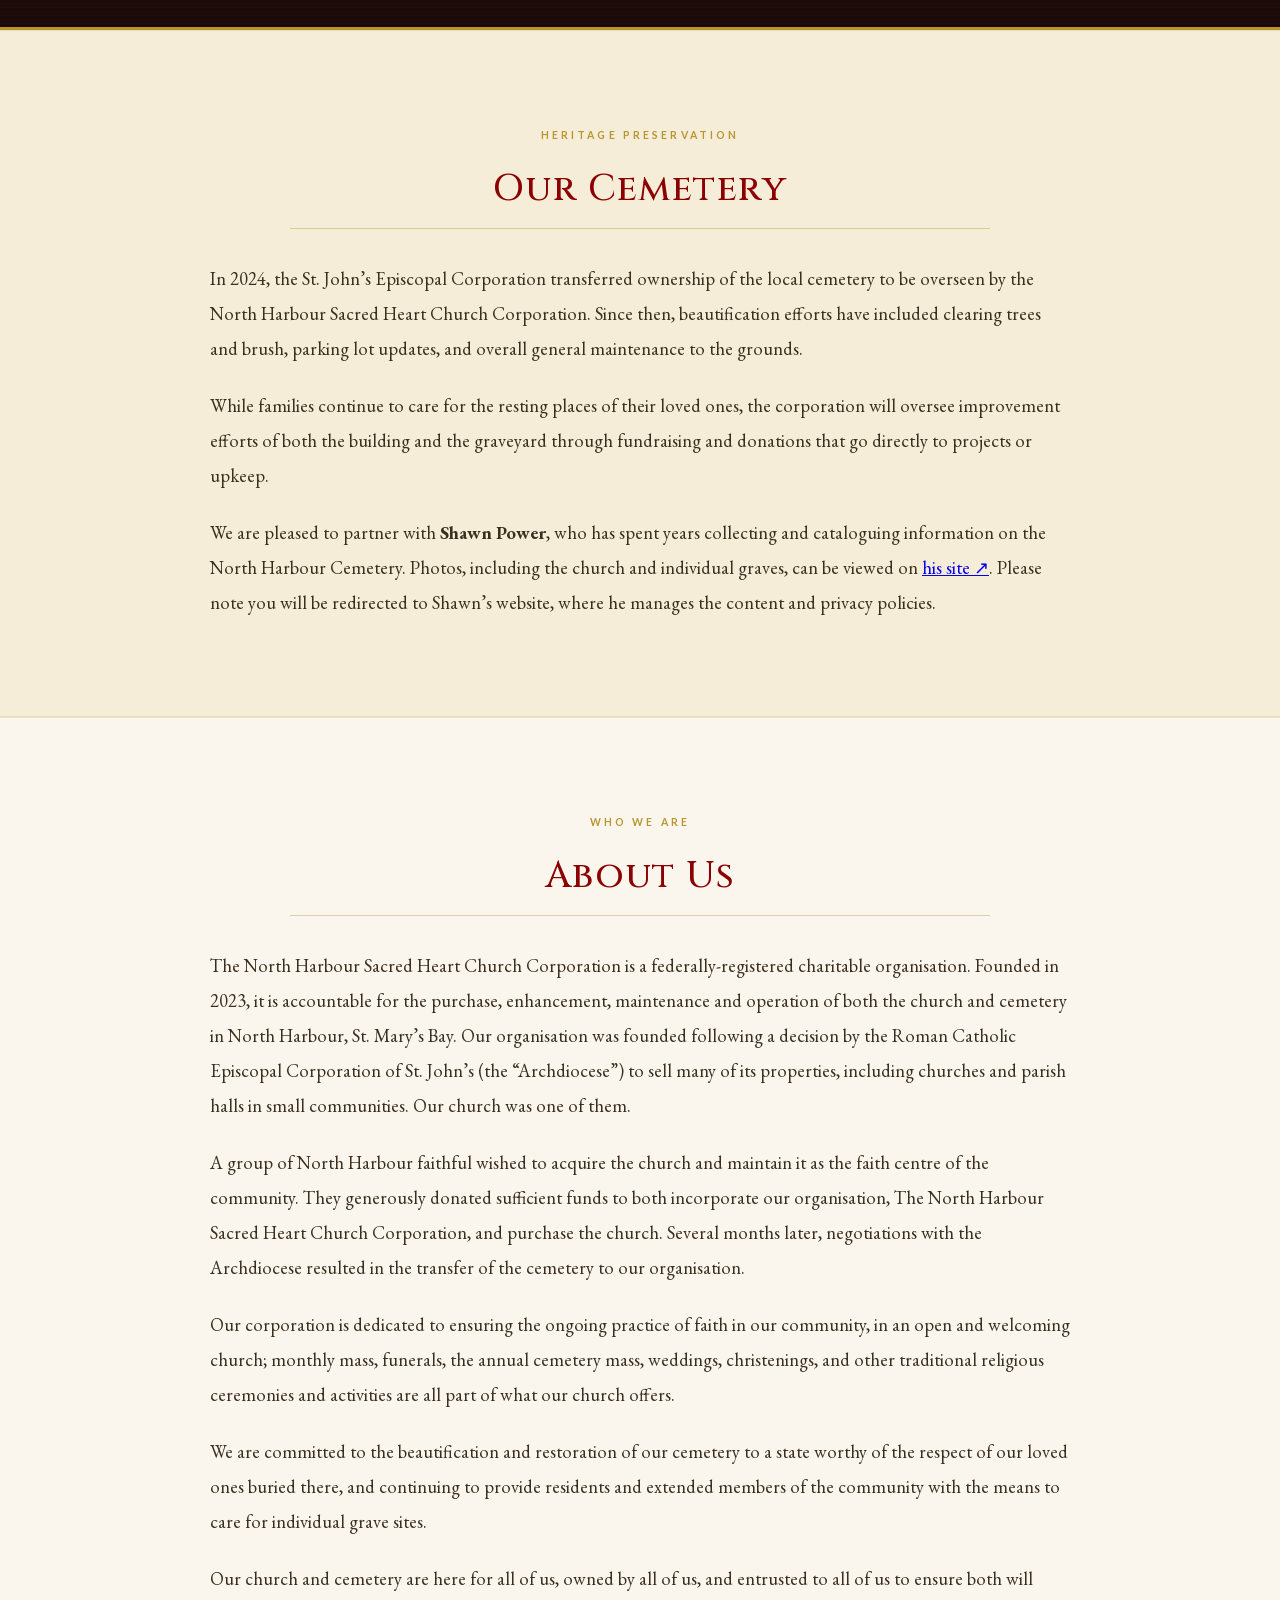
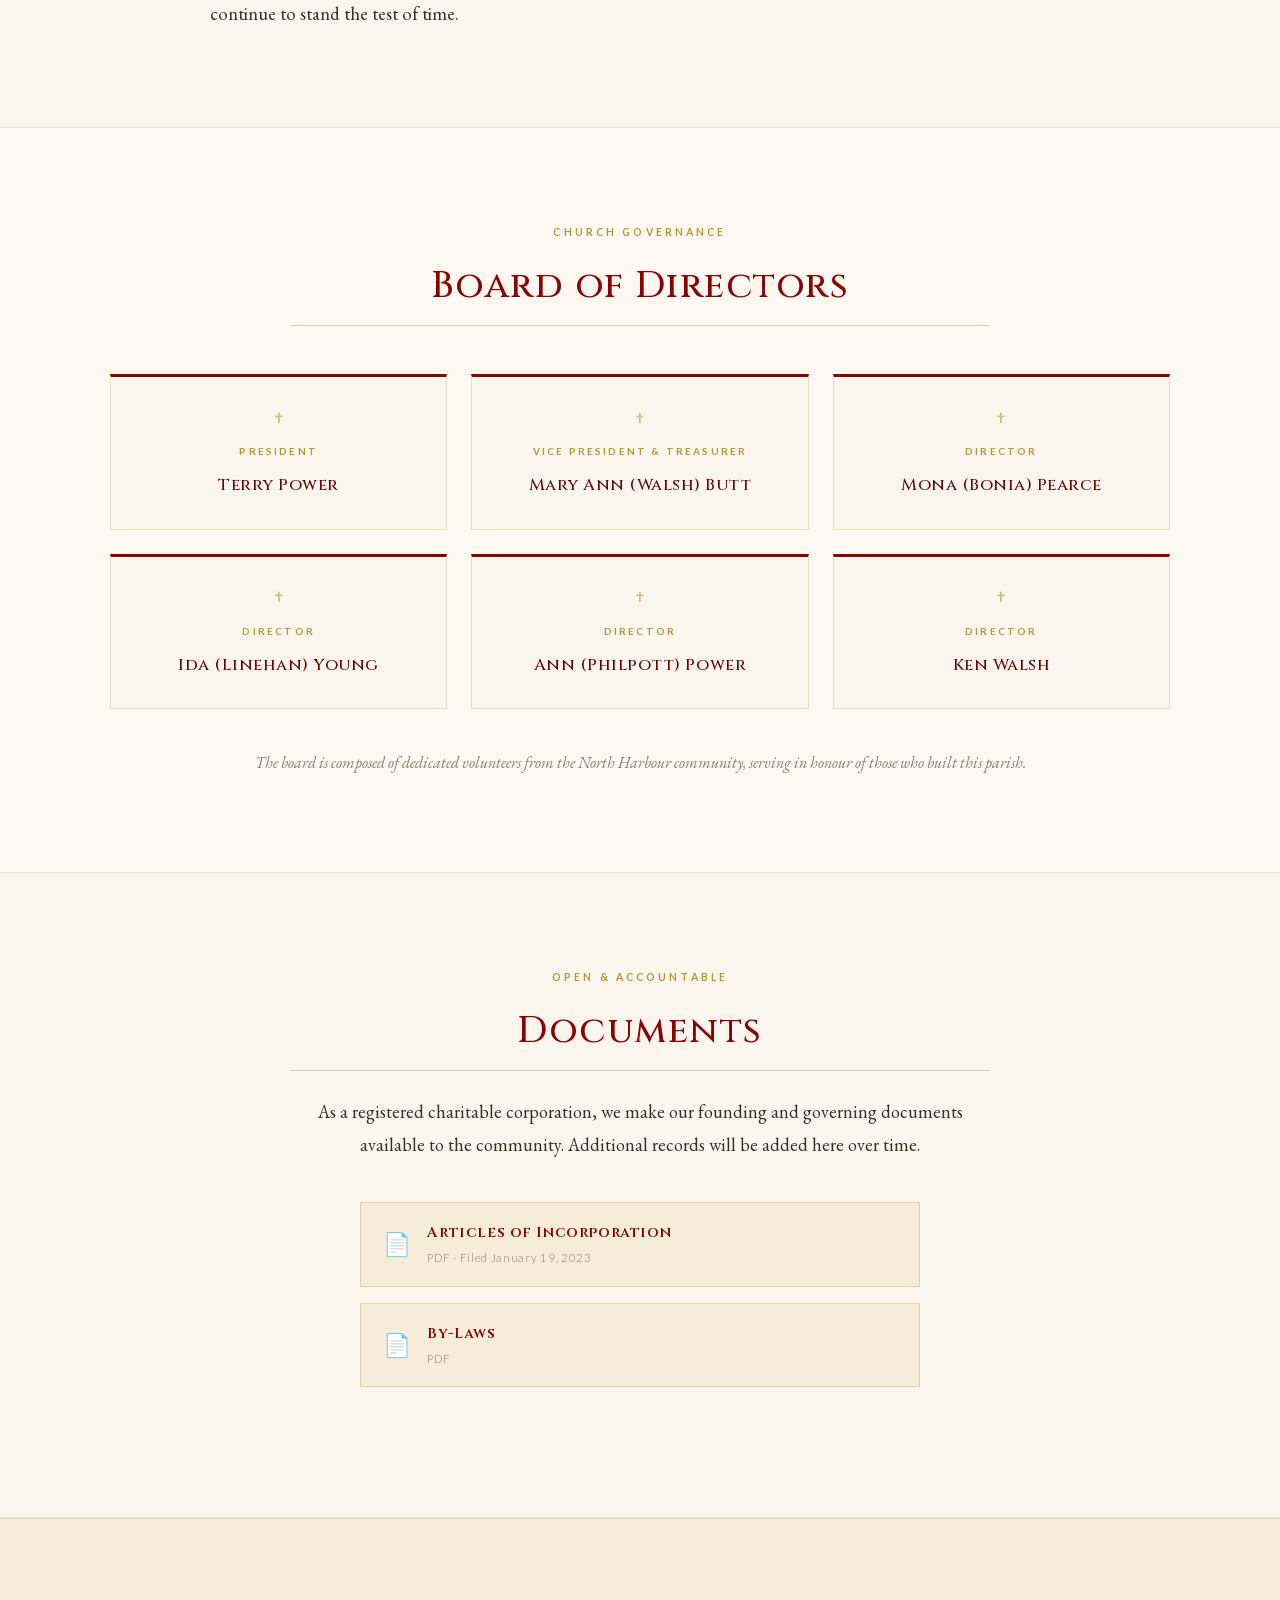
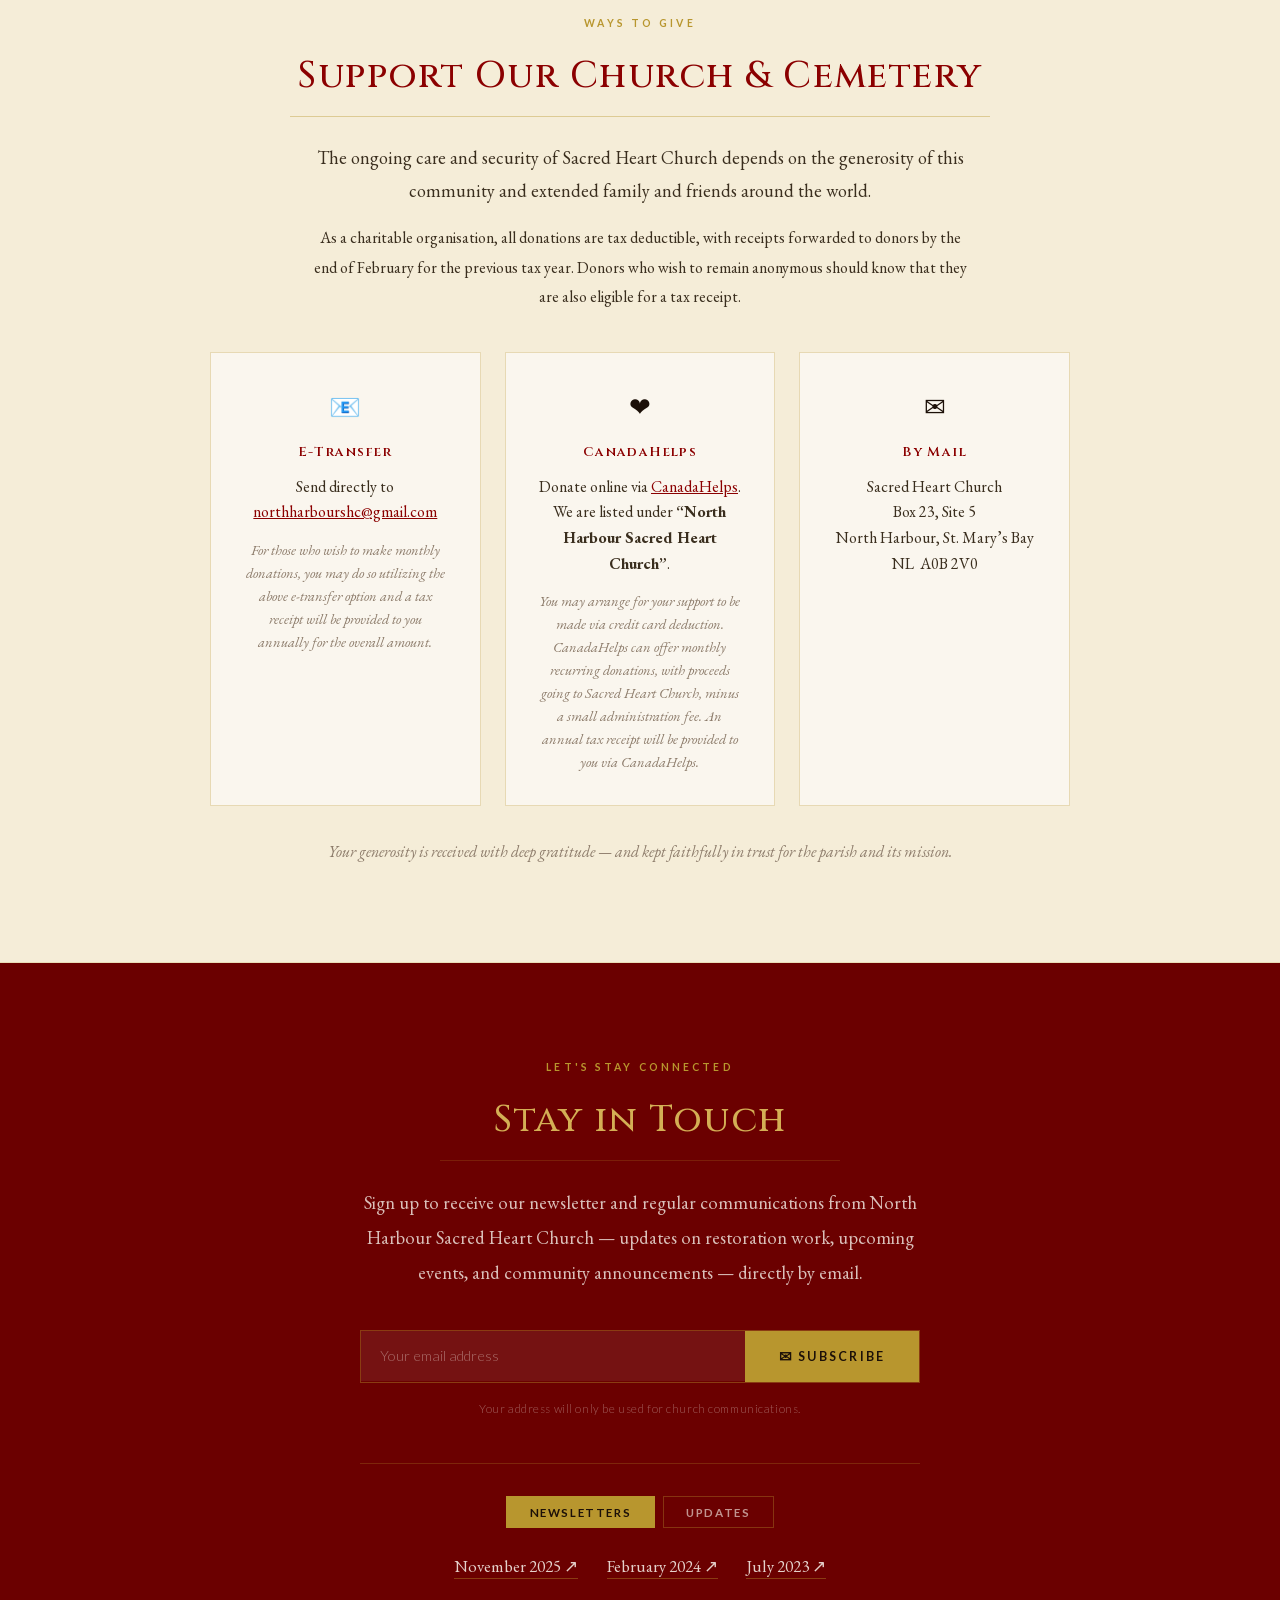
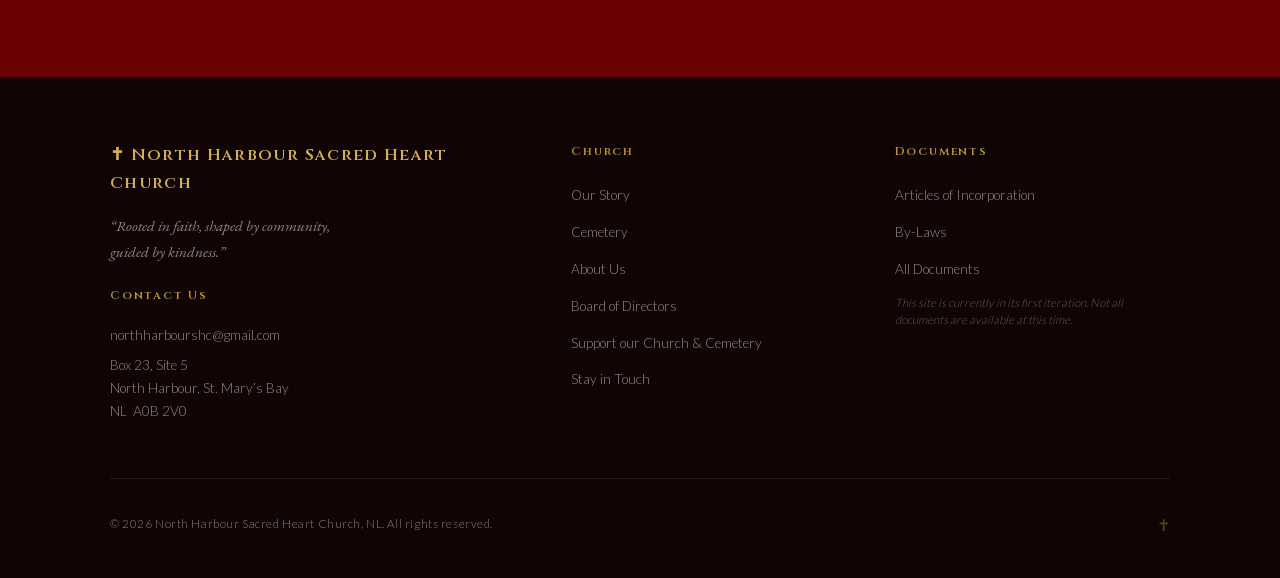
==== commit 92c6a295: "June 4: full name in brand/footer, tax-deductible copy, By-Laws PDF, Stay in Touch tabs - Nav brand " ====
--- a/site/index.html
+++ b/site/index.html
@@ -22,7 +22,7 @@
 <!-- NAV -->
 <nav aria-label="Main navigation">
   <div class="nav-inner">
-    <a href="#hero" class="nav-brand">&#10013; Sacred Heart Church</a>
+    <a href="#hero" class="nav-brand">&#10013; North Harbour Sacred Heart Church</a>
     <button class="nav-toggle" aria-label="Toggle navigation menu" aria-expanded="false">
       <span></span><span></span><span></span>
     </button>
@@ -30,7 +30,7 @@
       <li><a href="#story">Our Story</a></li>
       <li><a href="#cemetery">Cemetery</a></li>
       <li><a href="#about">About Us</a></li>
-      <li><a href="#newsletter">Newsletter</a></li>
+      <li><a href="#newsletter">Stay in Touch</a></li>
       <li class="nav-separator" aria-hidden="true"></li>
       <li><a href="#donate" class="nav-support">Support our Church &amp; Cemetery</a></li>
     </ul>
@@ -278,11 +278,11 @@
         </a>
       </li>
       <li>
-        <a href="documents/bylaws.docx" target="_blank" rel="noopener">
+        <a href="documents/bylaws.pdf" target="_blank" rel="noopener">
           <span class="doc-icon" aria-hidden="true">&#128196;</span>
           <span class="doc-text">
             <span class="doc-name">By-Laws</span>
-            <span class="doc-meta">Word document</span>
+            <span class="doc-meta">PDF</span>
           </span>
         </a>
       </li>
@@ -303,6 +303,9 @@
 
     <p class="donate-body">
       The ongoing care and security of Sacred Heart Church depends on the generosity of this community and extended family and friends around the world.
+    </p>
+    <p class="donate-body donate-tax">
+      As a charitable organisation, all donations are tax deductible, with receipts forwarded to donors by the end of February for the previous tax year. Donors who wish to remain anonymous should know that they are also eligible for a tax receipt.
     </p>
 
     <div class="donate-methods three-col">
@@ -353,11 +356,11 @@
 <section id="newsletter" aria-label="Stay Connected">
   <div class="newsletter-wrap">
     <span class="section-label" style="color:var(--gold);">Let's Stay Connected</span>
-    <h2 class="section-title light">Church Newsletter</h2>
+    <h2 class="section-title light">Stay in Touch</h2>
     <hr class="rule" style="opacity:0.2;">
     <div class="section-body">
       <p>
-        Sign up to receive church updates, news of restoration work, upcoming events, and community announcements directly by email.
+        Sign up to receive our newsletter and regular communications from North Harbour Sacred Heart Church &mdash; updates on restoration work, upcoming events, and community announcements &mdash; directly by email.
       </p>
     </div>
 
@@ -372,7 +375,7 @@
           </div>
           <button data-element="submit" class="formkit-submit">
             <span class="formkit-spinner"><span></span><span></span><span></span></span>
-            <span>Subscribe</span>
+            <span><span class="submit-icon" aria-hidden="true">&#9993;</span>&nbsp;Subscribe</span>
           </button>
         </div>
       </form>
@@ -380,13 +383,24 @@
 
     <p class="newsletter-privacy">Your address will only be used for church communications.</p>
 
-    <div class="past-newsletters">
-      <h3 class="past-newsletters-title">Past Newsletters</h3>
-      <ul class="newsletter-archive">
-        <li><a href="Newsletters/Church Newsletter 18 November 2025.pdf" target="_blank" rel="noopener">November 2025 &#8599;</a></li>
-        <li><a href="Newsletters/Church Newsletter 14 February 2024.pdf" target="_blank" rel="noopener">February 2024 &#8599;</a></li>
-        <li><a href="Newsletters/Church Newsletter 19 July 2023.pdf" target="_blank" rel="noopener">July 2023 &#8599;</a></li>
-      </ul>
+    <!-- Newsletters / Updates tabs -->
+    <div class="connect-tabs">
+      <div class="tab-buttons" role="tablist" aria-label="Newsletters and updates">
+        <button type="button" class="tab-btn is-active" role="tab" aria-selected="true" aria-controls="tab-newsletters" id="tabbtn-newsletters">Newsletters</button>
+        <button type="button" class="tab-btn" role="tab" aria-selected="false" aria-controls="tab-updates" id="tabbtn-updates">Updates</button>
+      </div>
+
+      <div class="tab-panel is-active" id="tab-newsletters" role="tabpanel" aria-labelledby="tabbtn-newsletters">
+        <ul class="newsletter-archive">
+          <li><a href="Newsletters/Church Newsletter 18 November 2025.pdf" target="_blank" rel="noopener">November 2025 &#8599;</a></li>
+          <li><a href="Newsletters/Church Newsletter 14 February 2024.pdf" target="_blank" rel="noopener">February 2024 &#8599;</a></li>
+          <li><a href="Newsletters/Church Newsletter 19 July 2023.pdf" target="_blank" rel="noopener">July 2023 &#8599;</a></li>
+        </ul>
+      </div>
+
+      <div class="tab-panel" id="tab-updates" role="tabpanel" aria-labelledby="tabbtn-updates" hidden>
+        <p class="tab-empty">Community updates and announcements will be posted here. Check back soon &mdash; or subscribe above to receive them by email.</p>
+      </div>
     </div>
 
     <!-- Uncomment when Facebook group exists:
@@ -405,7 +419,7 @@
     <div class="footer-top">
 
       <div>
-        <div class="footer-brand">&#10013; Sacred Heart Church</div>
+        <div class="footer-brand">&#10013; North Harbour Sacred Heart Church</div>
         <p class="footer-tagline">&ldquo;Rooted in faith, shaped by community,<br>guided by kindness.&rdquo;</p>
         <p class="footer-col-title">Contact Us</p>
         <div class="footer-contact">
@@ -422,7 +436,7 @@
           <li><a href="#about">About Us</a></li>
           <li><a href="#board">Board of Directors</a></li>
           <li><a href="#donate">Support our Church &amp; Cemetery</a></li>
-          <li><a href="#newsletter">Newsletter</a></li>
+          <li><a href="#newsletter">Stay in Touch</a></li>
         </ul>
       </div>
 
@@ -430,7 +444,7 @@
         <p class="footer-col-title">Documents</p>
         <ul class="footer-links">
           <li><a href="documents/articles-of-incorporation.pdf" target="_blank">Articles of Incorporation</a></li>
-          <li><a href="documents/bylaws.docx" target="_blank">By-Laws</a></li>
+          <li><a href="documents/bylaws.pdf" target="_blank">By-Laws</a></li>
           <li><a href="#documents">All Documents</a></li>
         </ul>
         <p class="footer-docs-note">This site is currently in its first iteration. Not all documents are available at this time.</p>
@@ -439,7 +453,7 @@
     </div>
 
     <div class="footer-bottom">
-      <span class="footer-copy">&copy; 2026 Sacred Heart Church, North Harbour, NL. All rights reserved.</span>
+      <span class="footer-copy">&copy; 2026 North Harbour Sacred Heart Church, NL. All rights reserved.</span>
       <span class="footer-cross" aria-hidden="true">&#10013;</span>
     </div>
   </div>
@@ -465,6 +479,28 @@
       });
     }
   })();
+
+  // Stay in Touch — Newsletters / Updates tabs
+  (function() {
+    var tablist = document.querySelector('.connect-tabs');
+    if (!tablist) return;
+    var buttons = tablist.querySelectorAll('.tab-btn');
+    buttons.forEach(function(btn) {
+      btn.addEventListener('click', function() {
+        var panelId = btn.getAttribute('aria-controls');
+        buttons.forEach(function(b) {
+          var selected = b === btn;
+          b.classList.toggle('is-active', selected);
+          b.setAttribute('aria-selected', selected ? 'true' : 'false');
+        });
+        tablist.querySelectorAll('.tab-panel').forEach(function(panel) {
+          var show = panel.id === panelId;
+          panel.classList.toggle('is-active', show);
+          if (show) { panel.removeAttribute('hidden'); } else { panel.setAttribute('hidden', ''); }
+        });
+      });
+    });
+  })();
 </script>
 
 </body>
--- a/site/css/style.css
+++ b/site/css/style.css
@@ -101,15 +101,16 @@
 }
 .nav-brand {
   font-family: 'Cinzel', serif;
-  font-size: 0.85rem;
+  font-size: 0.72rem;
   color: var(--gold-light);
-  letter-spacing: 0.12em;
+  letter-spacing: 0.08em;
   text-decoration: none;
   font-weight: 500;
+  white-space: nowrap;
 }
 .nav-links {
   display: flex;
-  gap: 2rem;
+  gap: 1.5rem;
   list-style: none;
   align-items: center;
 }
@@ -876,6 +877,23 @@
   letter-spacing: 0.05em;
 }
 
+/* Make the Subscribe button more prominent */
+.kit-form-wrap .formkit-submit {
+  font-size: 0.78rem;
+  padding: 0.95rem 2.1rem;
+  box-shadow: 0 0 0 rgba(212,175,85,0);
+  transition: background 0.2s, box-shadow 0.25s;
+}
+.kit-form-wrap .formkit-submit .submit-icon {
+  font-size: 0.95rem;
+  vertical-align: -1px;
+}
+.kit-form-wrap:focus-within .formkit-submit,
+.kit-form-wrap .formkit-submit:hover {
+  background: var(--gold-light);
+  box-shadow: 0 0 18px rgba(212,175,85,0.45);
+}
+
 .newsletter-social {
   font-family: 'EB Garamond', serif;
   font-size: 1rem;
@@ -929,6 +947,62 @@
   border-color: var(--gold-light);
 }
 
+/* Stay in Touch — Newsletters / Updates tabs */
+.connect-tabs {
+  margin-top: 2.75rem;
+  padding-top: 2rem;
+  border-top: 1px solid rgba(184,150,46,0.25);
+}
+
+.tab-buttons {
+  display: flex;
+  justify-content: center;
+  gap: 0.5rem;
+  margin-bottom: 1.5rem;
+}
+
+.tab-btn {
+  font-family: 'Lato', sans-serif;
+  font-size: 0.72rem;
+  font-weight: 700;
+  letter-spacing: 0.14em;
+  text-transform: uppercase;
+  color: rgba(250,246,238,0.6);
+  background: transparent;
+  border: 1px solid rgba(184,150,46,0.35);
+  padding: 0.55rem 1.4rem;
+  cursor: pointer;
+  border-radius: 0;
+  transition: color 0.2s, background 0.2s, border-color 0.2s;
+}
+
+.tab-btn:hover { color: var(--gold-light); border-color: var(--gold-light); }
+
+.tab-btn.is-active {
+  color: var(--ink);
+  background: var(--gold);
+  border-color: var(--gold);
+}
+
+.tab-panel { display: none; }
+.tab-panel.is-active { display: block; }
+
+.tab-empty {
+  font-family: 'EB Garamond', serif;
+  font-size: 1.05rem;
+  font-style: italic;
+  color: rgba(250,246,238,0.6);
+  max-width: 440px;
+  margin: 0 auto;
+  line-height: 1.65;
+}
+
+/* Tax-deductible note in Support section */
+.donate-tax {
+  font-size: 1rem;
+  margin-top: 1rem;
+}
+
 /* ─── FOOTER ─── */
 footer {
   background: #100404;
@@ -1031,7 +1105,7 @@
 }
 
 /* ─── RESPONSIVE ─── */
-@media (max-width: 700px) {
+@media (max-width: 880px) {
   .story-columns { grid-template-columns: 1fr; }
   .value-boxes { grid-template-columns: 1fr; }
   .donate-methods,
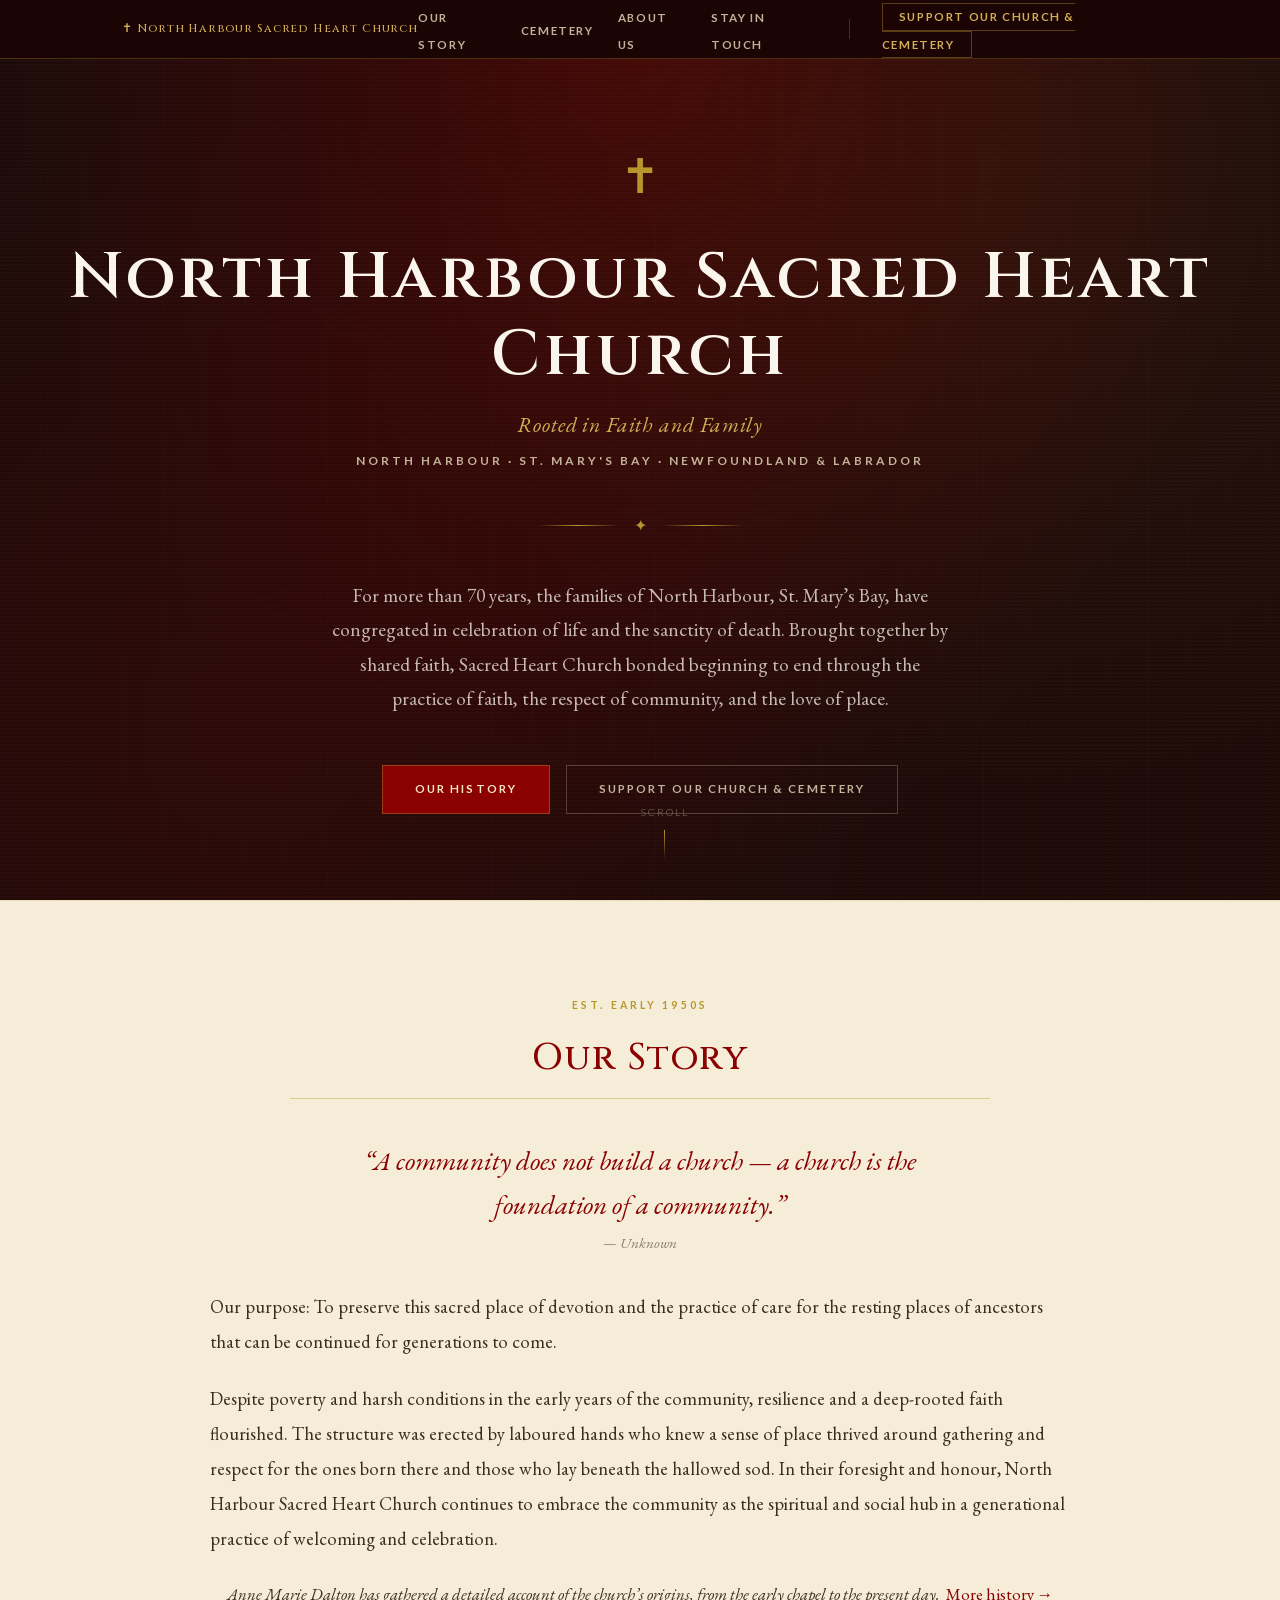
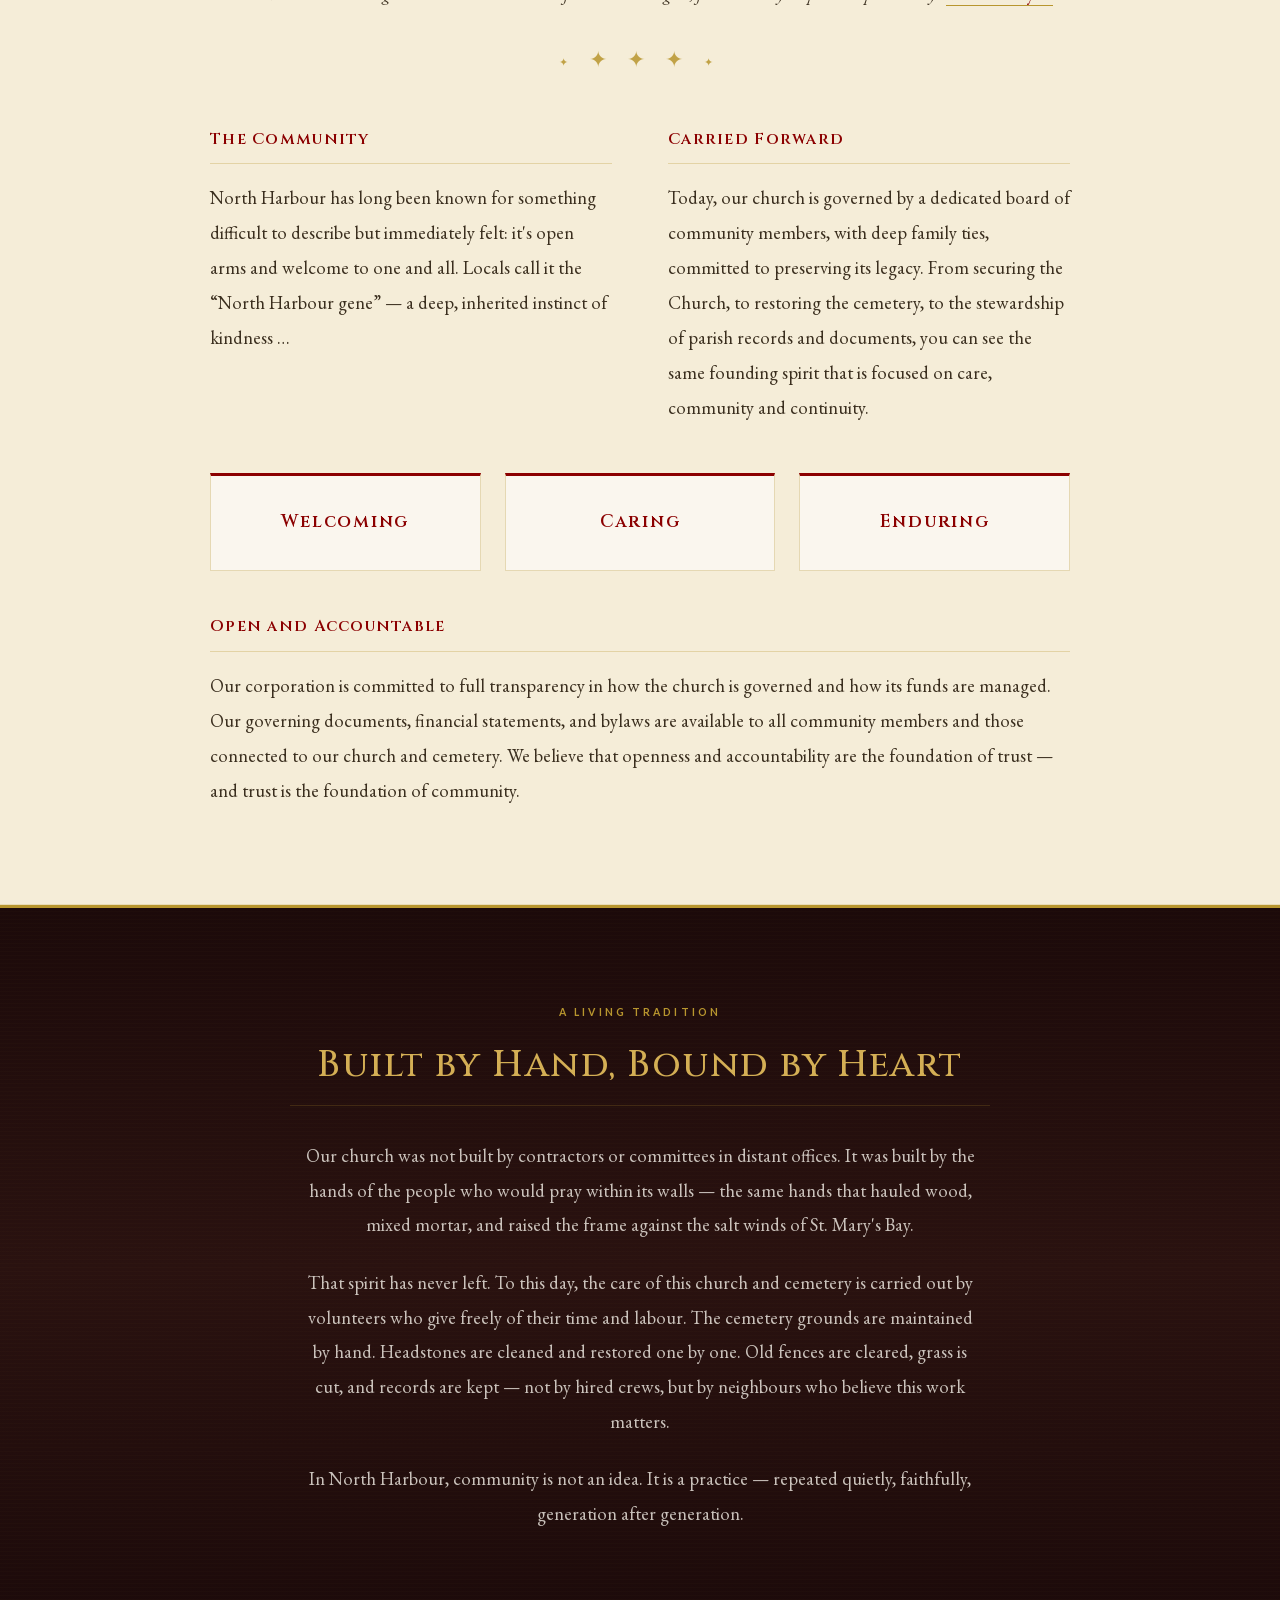
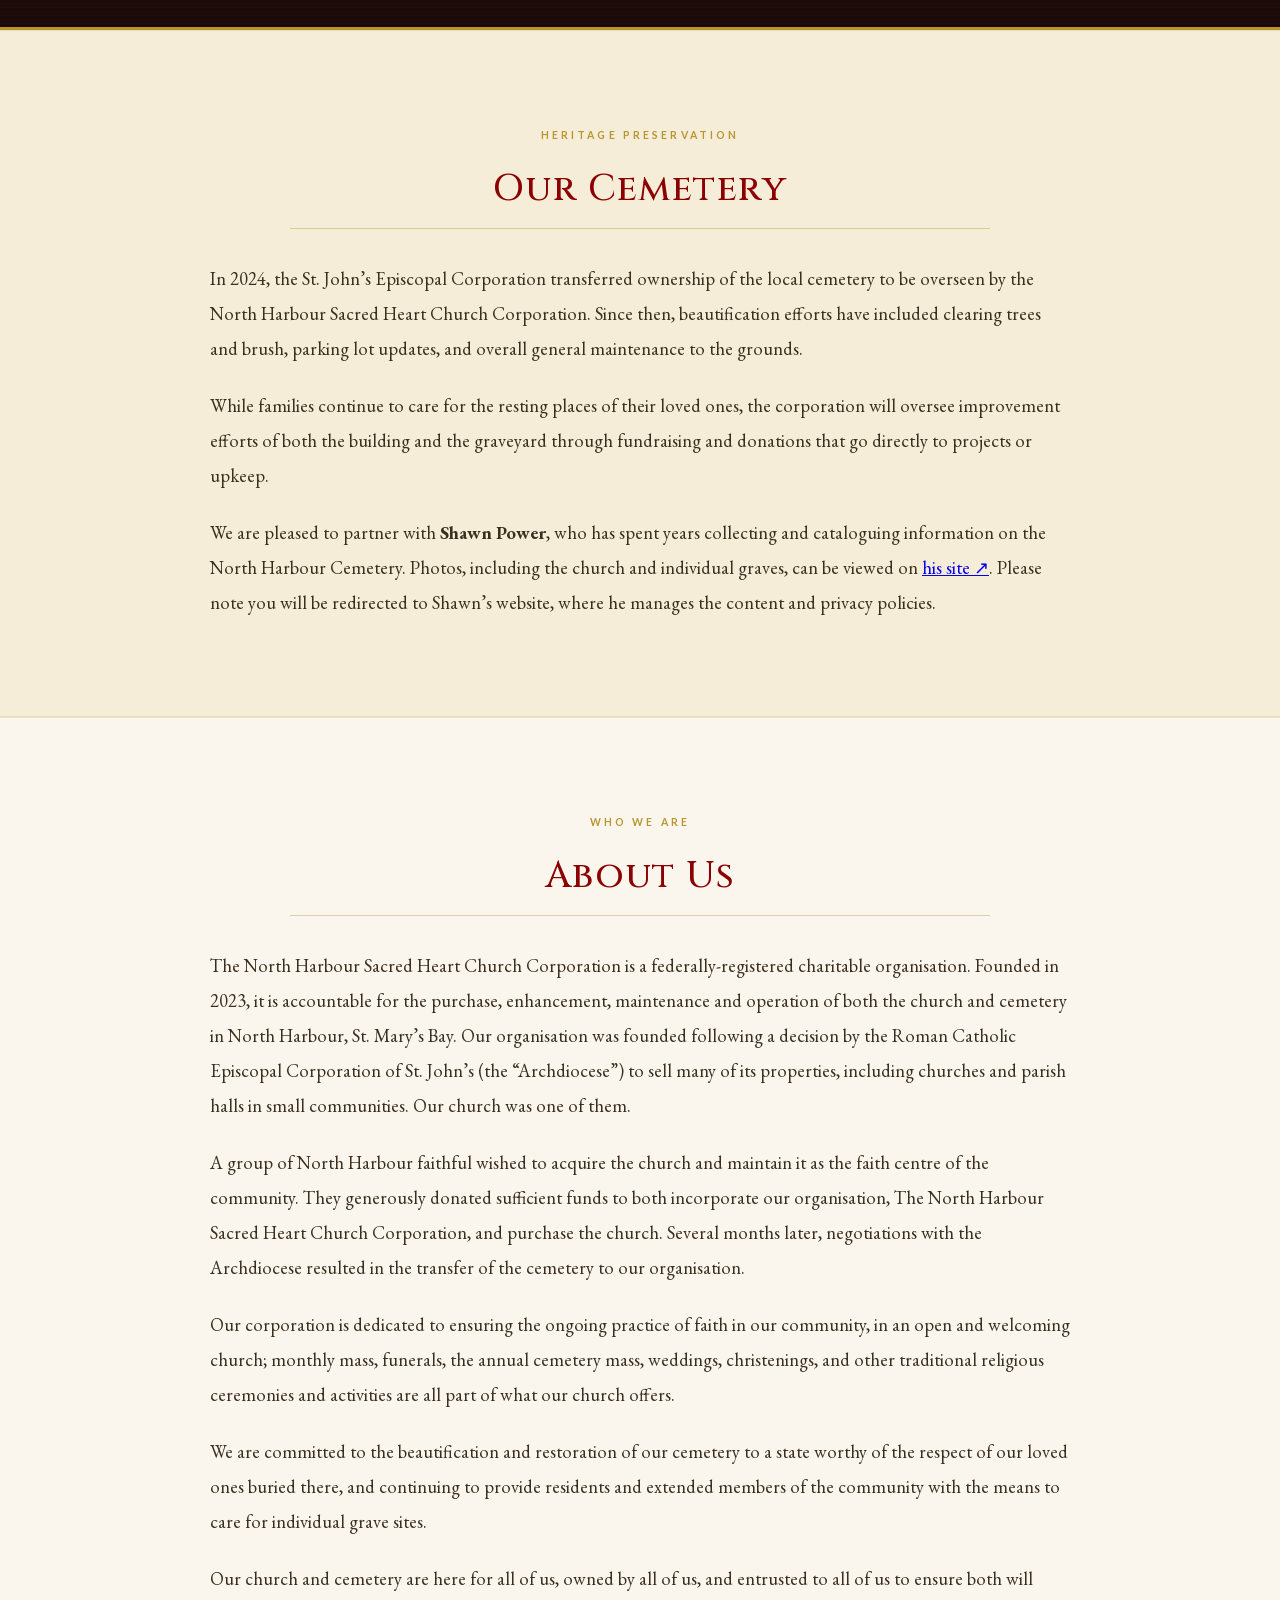
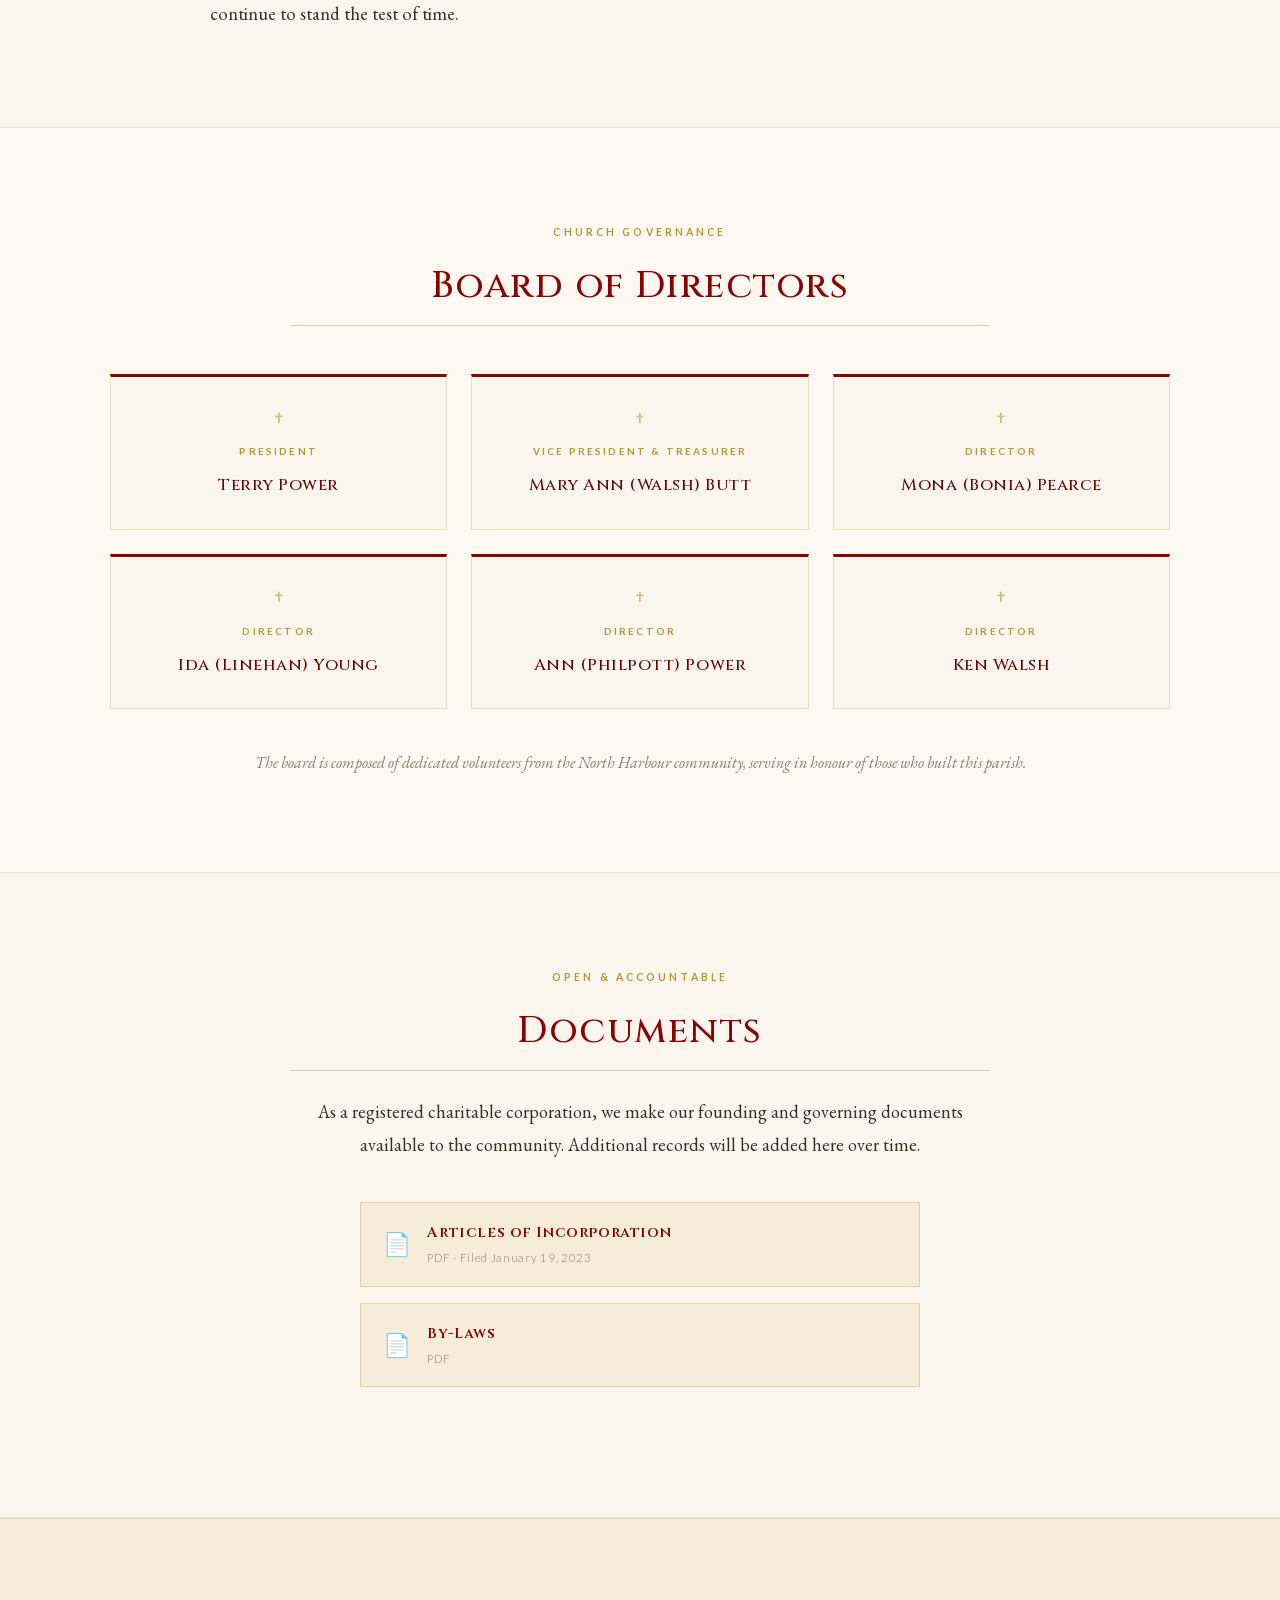
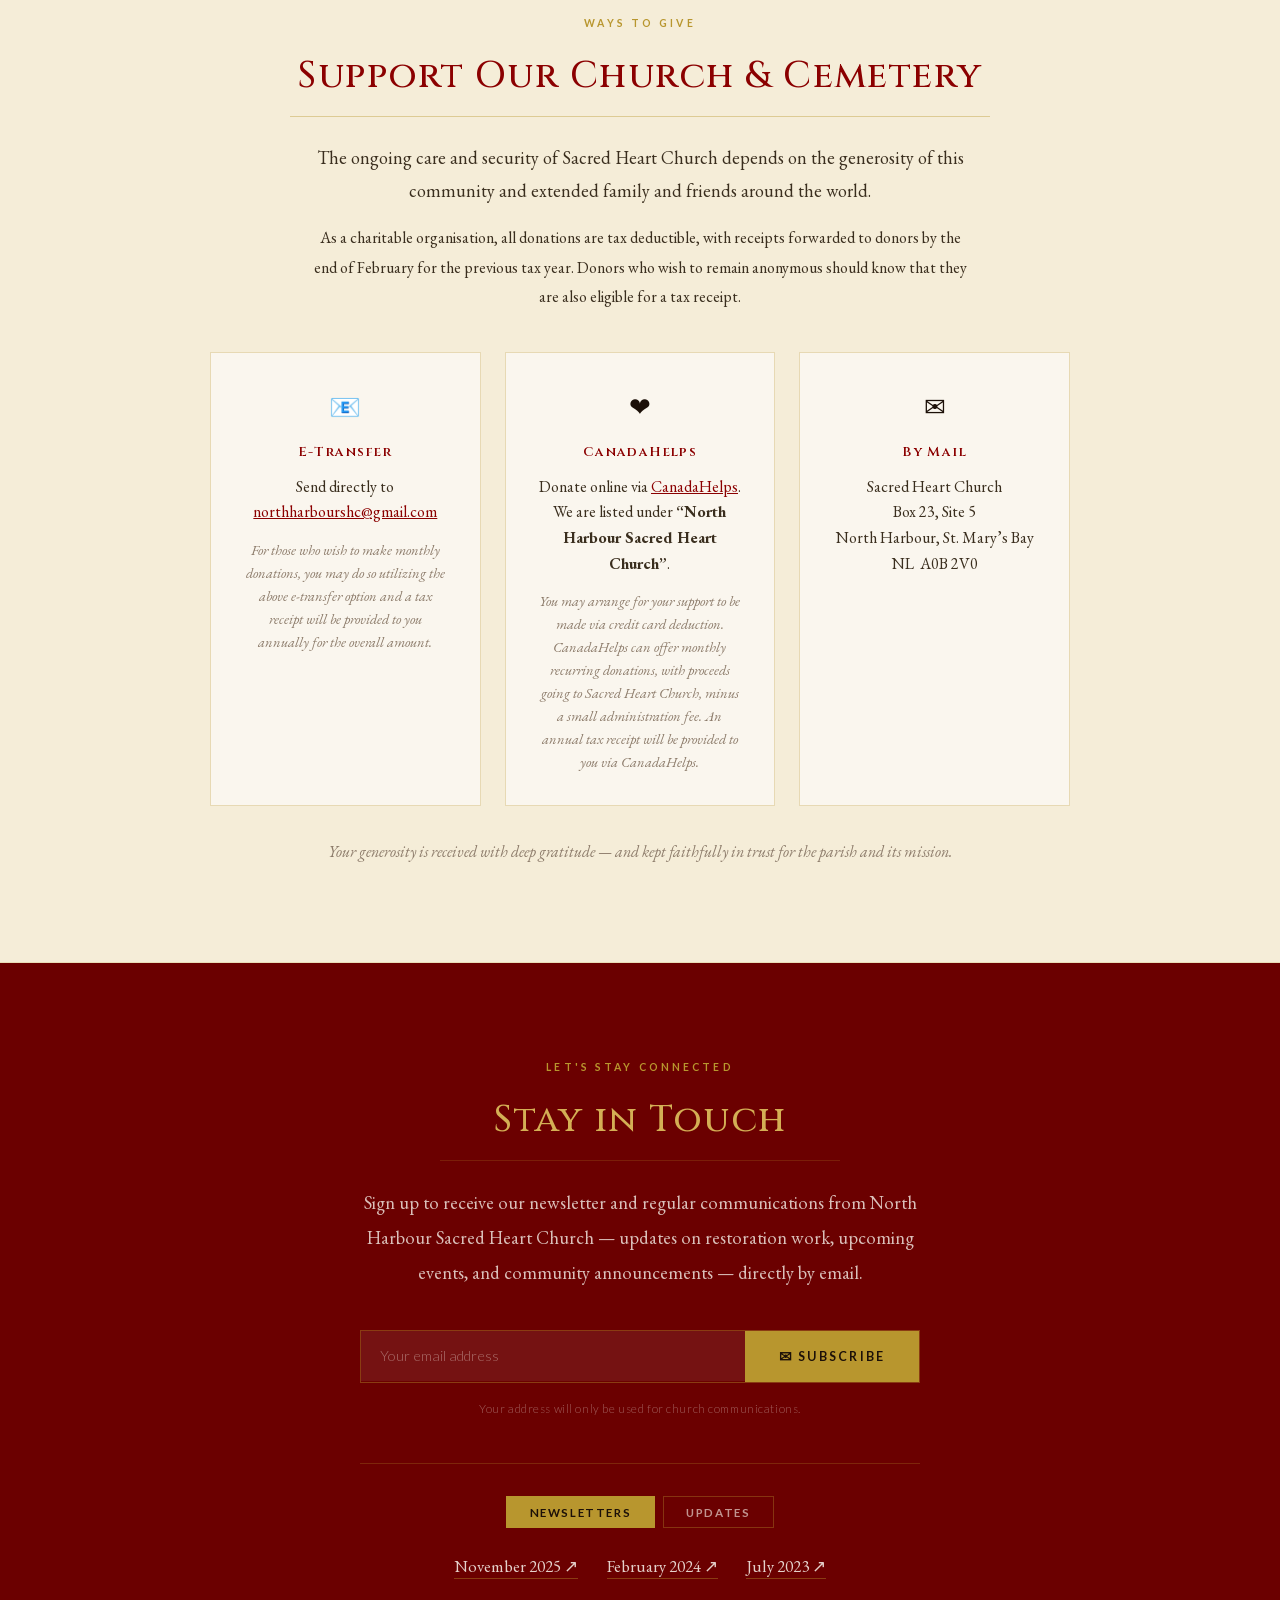
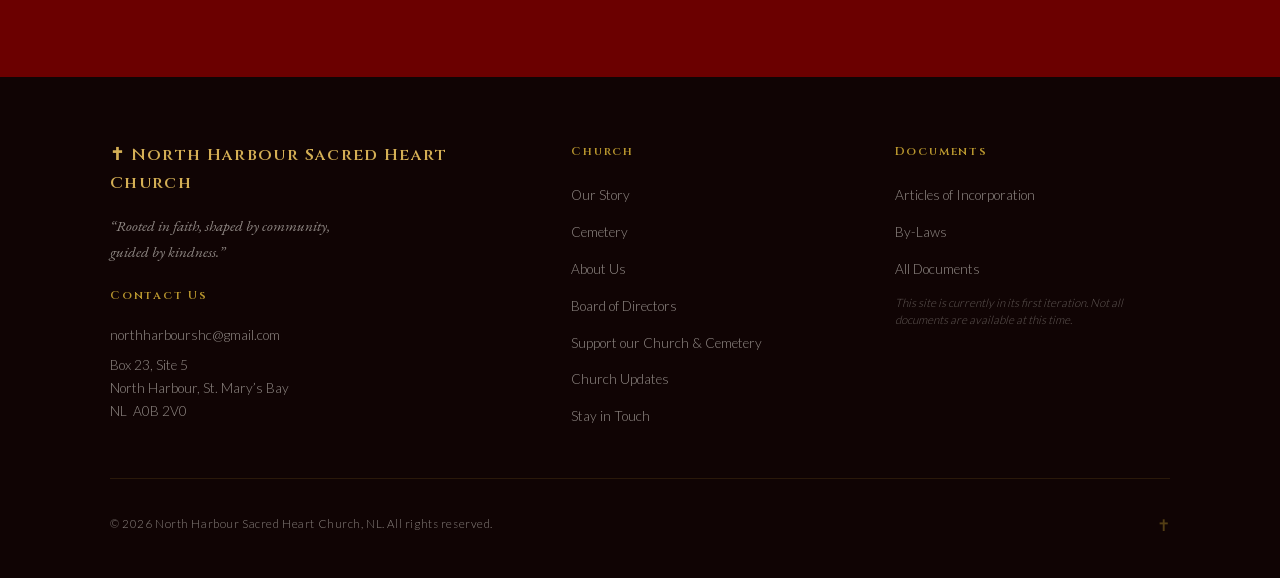
==== commit a75fa75f: "Add Church Updates page + first post (AGM Update, July 2026) - site/updates.html: dated posts with s" ====
--- a/site/index.html
+++ b/site/index.html
@@ -22,7 +22,7 @@
 <!-- NAV -->
 <nav aria-label="Main navigation">
   <div class="nav-inner">
-    <a href="#hero" class="nav-brand">&#10013; North Harbour Sacred Heart Church</a>
+    <a href="#hero" class="nav-brand">&#10013;&#xFE0E; North Harbour Sacred Heart Church</a>
     <button class="nav-toggle" aria-label="Toggle navigation menu" aria-expanded="false">
       <span></span><span></span><span></span>
     </button>
@@ -42,7 +42,7 @@
 
 <!-- HERO -->
 <section id="hero" aria-label="Welcome">
-  <div class="hero-cross" aria-hidden="true">&#10013;</div>
+  <div class="hero-cross" aria-hidden="true">&#10013;&#xFE0E;</div>
   <h1 class="hero-title">North Harbour Sacred Heart Church</h1>
   <p class="hero-sub">Rooted in Faith and Family</p>
   <p class="hero-location">North Harbour &middot; St. Mary's Bay &middot; Newfoundland &amp; Labrador</p>
@@ -169,7 +169,7 @@
         While families continue to care for the resting places of their loved ones, the corporation will oversee improvement efforts of both the building and the graveyard through fundraising and donations that go directly to projects or upkeep.
       </p>
       <p>
-        We are pleased to partner with <strong>Shawn Power</strong>, who has spent years collecting and cataloguing information on the North Harbour Cemetery. Photos, including the church and individual graves, can be viewed on <a href="https://shawnpowerancestry.com/gravesites/" target="_blank" rel="noopener">his site &#8599;</a>. Please note you will be redirected to Shawn&rsquo;s website, where he manages the content and privacy policies.
+        We are pleased to partner with <strong>Shawn Power</strong>, who has spent years collecting and cataloguing information on the North Harbour Cemetery. Photos, including the church and individual graves, can be viewed on <a href="https://shawnpowerancestry.com/gravesites/" target="_blank" rel="noopener">his site &#8599;&#xFE0E;</a>. Please note you will be redirected to Shawn&rsquo;s website, where he manages the content and privacy policies.
       </p>
     </div>
 
@@ -213,37 +213,37 @@
     <div class="board-grid">
 
       <div class="board-card">
-        <div class="board-cross" aria-hidden="true">&#10013;</div>
+        <div class="board-cross" aria-hidden="true">&#10013;&#xFE0E;</div>
         <div class="board-role">President</div>
         <div class="board-name">Terry Power</div>
       </div>
 
       <div class="board-card">
-        <div class="board-cross" aria-hidden="true">&#10013;</div>
+        <div class="board-cross" aria-hidden="true">&#10013;&#xFE0E;</div>
         <div class="board-role">Vice President &amp; Treasurer</div>
         <div class="board-name">Mary Ann (Walsh) Butt</div>
       </div>
 
       <div class="board-card">
-        <div class="board-cross" aria-hidden="true">&#10013;</div>
+        <div class="board-cross" aria-hidden="true">&#10013;&#xFE0E;</div>
         <div class="board-role">Director</div>
         <div class="board-name">Mona (Bonia) Pearce</div>
       </div>
 
       <div class="board-card">
-        <div class="board-cross" aria-hidden="true">&#10013;</div>
+        <div class="board-cross" aria-hidden="true">&#10013;&#xFE0E;</div>
         <div class="board-role">Director</div>
         <div class="board-name">Ida (Linehan) Young</div>
       </div>
 
       <div class="board-card">
-        <div class="board-cross" aria-hidden="true">&#10013;</div>
+        <div class="board-cross" aria-hidden="true">&#10013;&#xFE0E;</div>
         <div class="board-role">Director</div>
         <div class="board-name">Ann (Philpott) Power</div>
       </div>
 
       <div class="board-card">
-        <div class="board-cross" aria-hidden="true">&#10013;</div>
+        <div class="board-cross" aria-hidden="true">&#10013;&#xFE0E;</div>
         <div class="board-role">Director</div>
         <div class="board-name">Ken Walsh</div>
       </div>
@@ -392,14 +392,18 @@
 
       <div class="tab-panel is-active" id="tab-newsletters" role="tabpanel" aria-labelledby="tabbtn-newsletters">
         <ul class="newsletter-archive">
-          <li><a href="Newsletters/Church Newsletter 18 November 2025.pdf" target="_blank" rel="noopener">November 2025 &#8599;</a></li>
-          <li><a href="Newsletters/Church Newsletter 14 February 2024.pdf" target="_blank" rel="noopener">February 2024 &#8599;</a></li>
-          <li><a href="Newsletters/Church Newsletter 19 July 2023.pdf" target="_blank" rel="noopener">July 2023 &#8599;</a></li>
+          <li><a href="Newsletters/Church Newsletter 18 November 2025.pdf" target="_blank" rel="noopener">November 2025 &#8599;&#xFE0E;</a></li>
+          <li><a href="Newsletters/Church Newsletter 14 February 2024.pdf" target="_blank" rel="noopener">February 2024 &#8599;&#xFE0E;</a></li>
+          <li><a href="Newsletters/Church Newsletter 19 July 2023.pdf" target="_blank" rel="noopener">July 2023 &#8599;&#xFE0E;</a></li>
         </ul>
       </div>
 
       <div class="tab-panel" id="tab-updates" role="tabpanel" aria-labelledby="tabbtn-updates" hidden>
-        <p class="tab-empty">Community updates and announcements will be posted here. Check back soon &mdash; or subscribe above to receive them by email.</p>
+        <!-- Latest 3 posts, newest first. Full archive lives in updates.html -->
+        <ul class="newsletter-archive">
+          <li><a href="updates.html#2026-07-23-agm-update">AGM Update &mdash; July 2026</a></li>
+        </ul>
+        <p class="tab-viewall"><a href="updates.html">View all updates &#8594;</a></p>
       </div>
     </div>
 
@@ -419,7 +423,7 @@
     <div class="footer-top">
 
       <div>
-        <div class="footer-brand">&#10013; North Harbour Sacred Heart Church</div>
+        <div class="footer-brand">&#10013;&#xFE0E; North Harbour Sacred Heart Church</div>
         <p class="footer-tagline">&ldquo;Rooted in faith, shaped by community,<br>guided by kindness.&rdquo;</p>
         <p class="footer-col-title">Contact Us</p>
         <div class="footer-contact">
@@ -436,6 +440,7 @@
           <li><a href="#about">About Us</a></li>
           <li><a href="#board">Board of Directors</a></li>
           <li><a href="#donate">Support our Church &amp; Cemetery</a></li>
+          <li><a href="updates.html">Church Updates</a></li>
           <li><a href="#newsletter">Stay in Touch</a></li>
         </ul>
       </div>
@@ -454,7 +459,7 @@
 
     <div class="footer-bottom">
       <span class="footer-copy">&copy; 2026 North Harbour Sacred Heart Church, NL. All rights reserved.</span>
-      <span class="footer-cross" aria-hidden="true">&#10013;</span>
+      <span class="footer-cross" aria-hidden="true">&#10013;&#xFE0E;</span>
     </div>
   </div>
 </footer>
--- a/site/css/style.css
+++ b/site/css/style.css
@@ -947,6 +947,20 @@
   border-color: var(--gold-light);
 }
 
+.tab-viewall {
+  margin-top: 1.4rem;
+  font-family: 'Lato', sans-serif;
+  font-size: 0.72rem;
+  font-weight: 700;
+  letter-spacing: 0.14em;
+  text-transform: uppercase;
+}
+.tab-viewall a {
+  color: var(--gold-light);
+  text-decoration: none;
+}
+.tab-viewall a:hover { color: var(--cream); }
+
 /* Stay in Touch — Newsletters / Updates tabs */
 .connect-tabs {
   margin-top: 2.75rem;
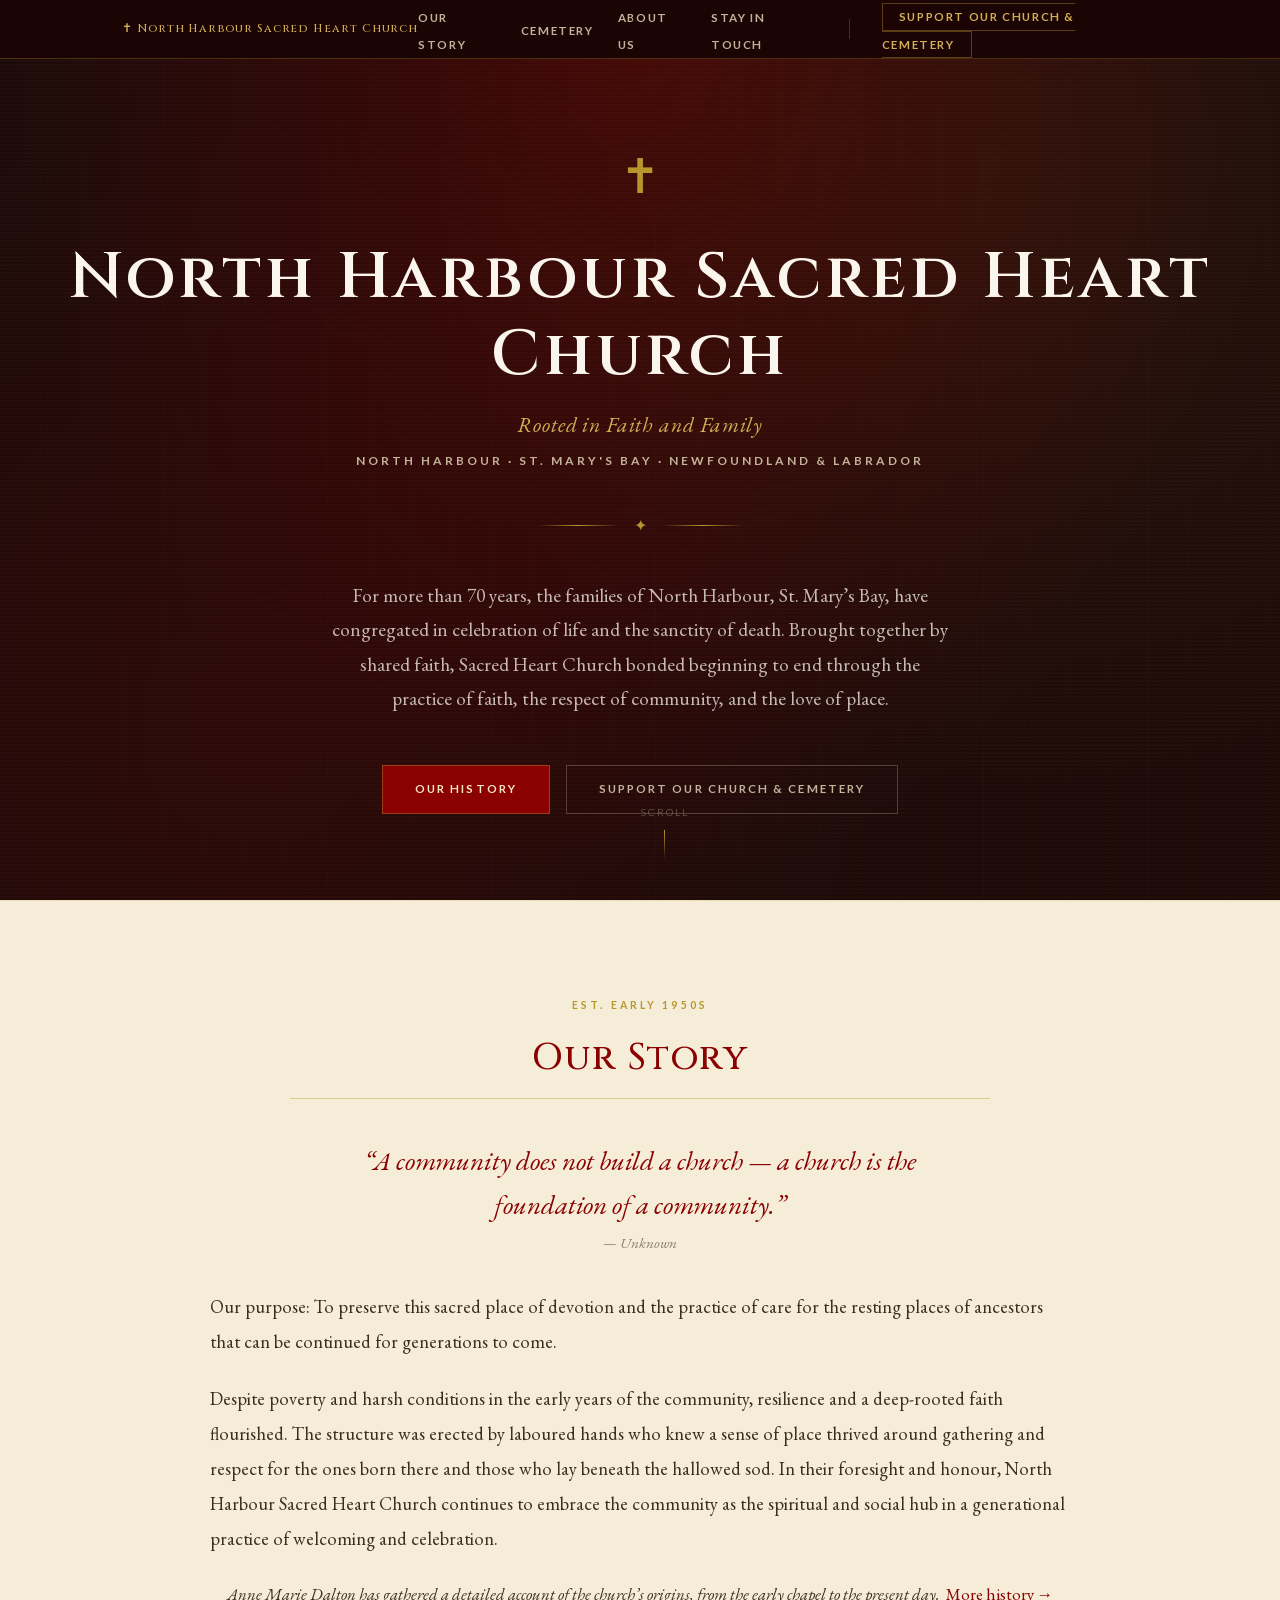
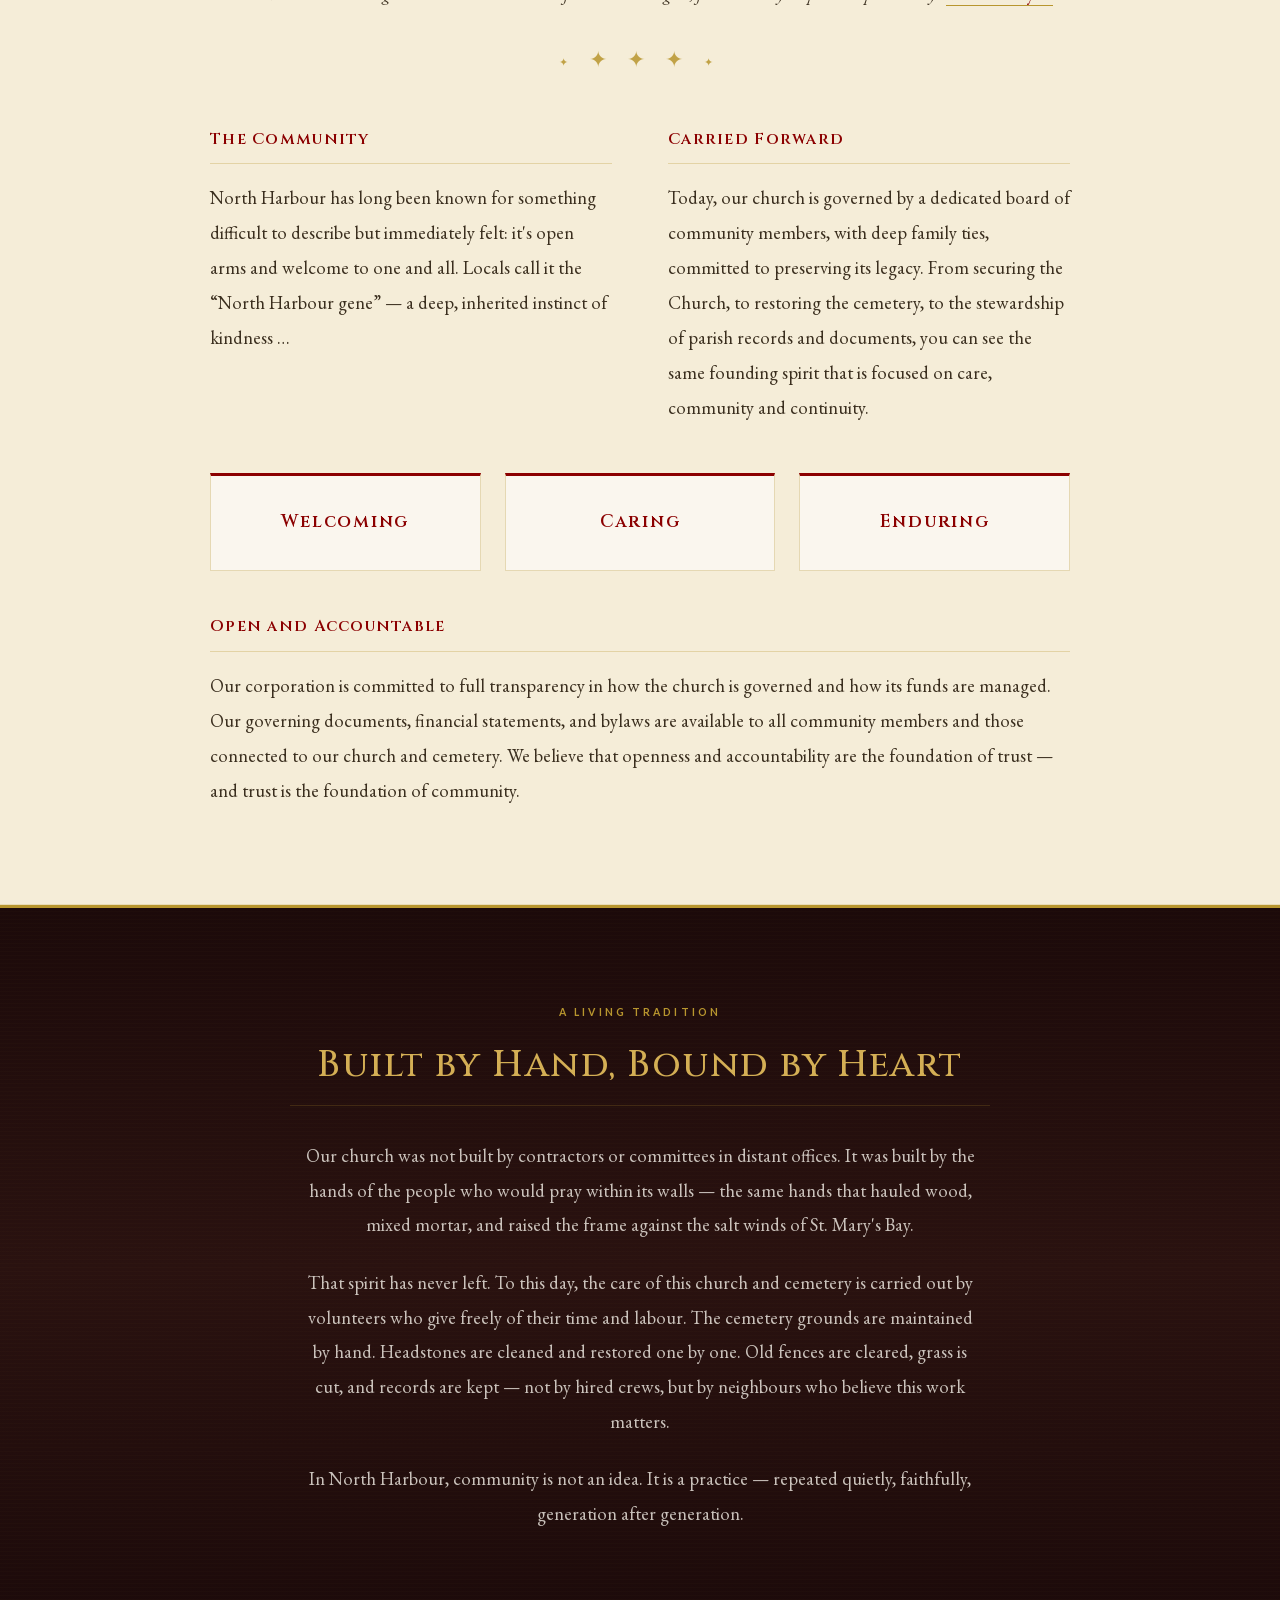
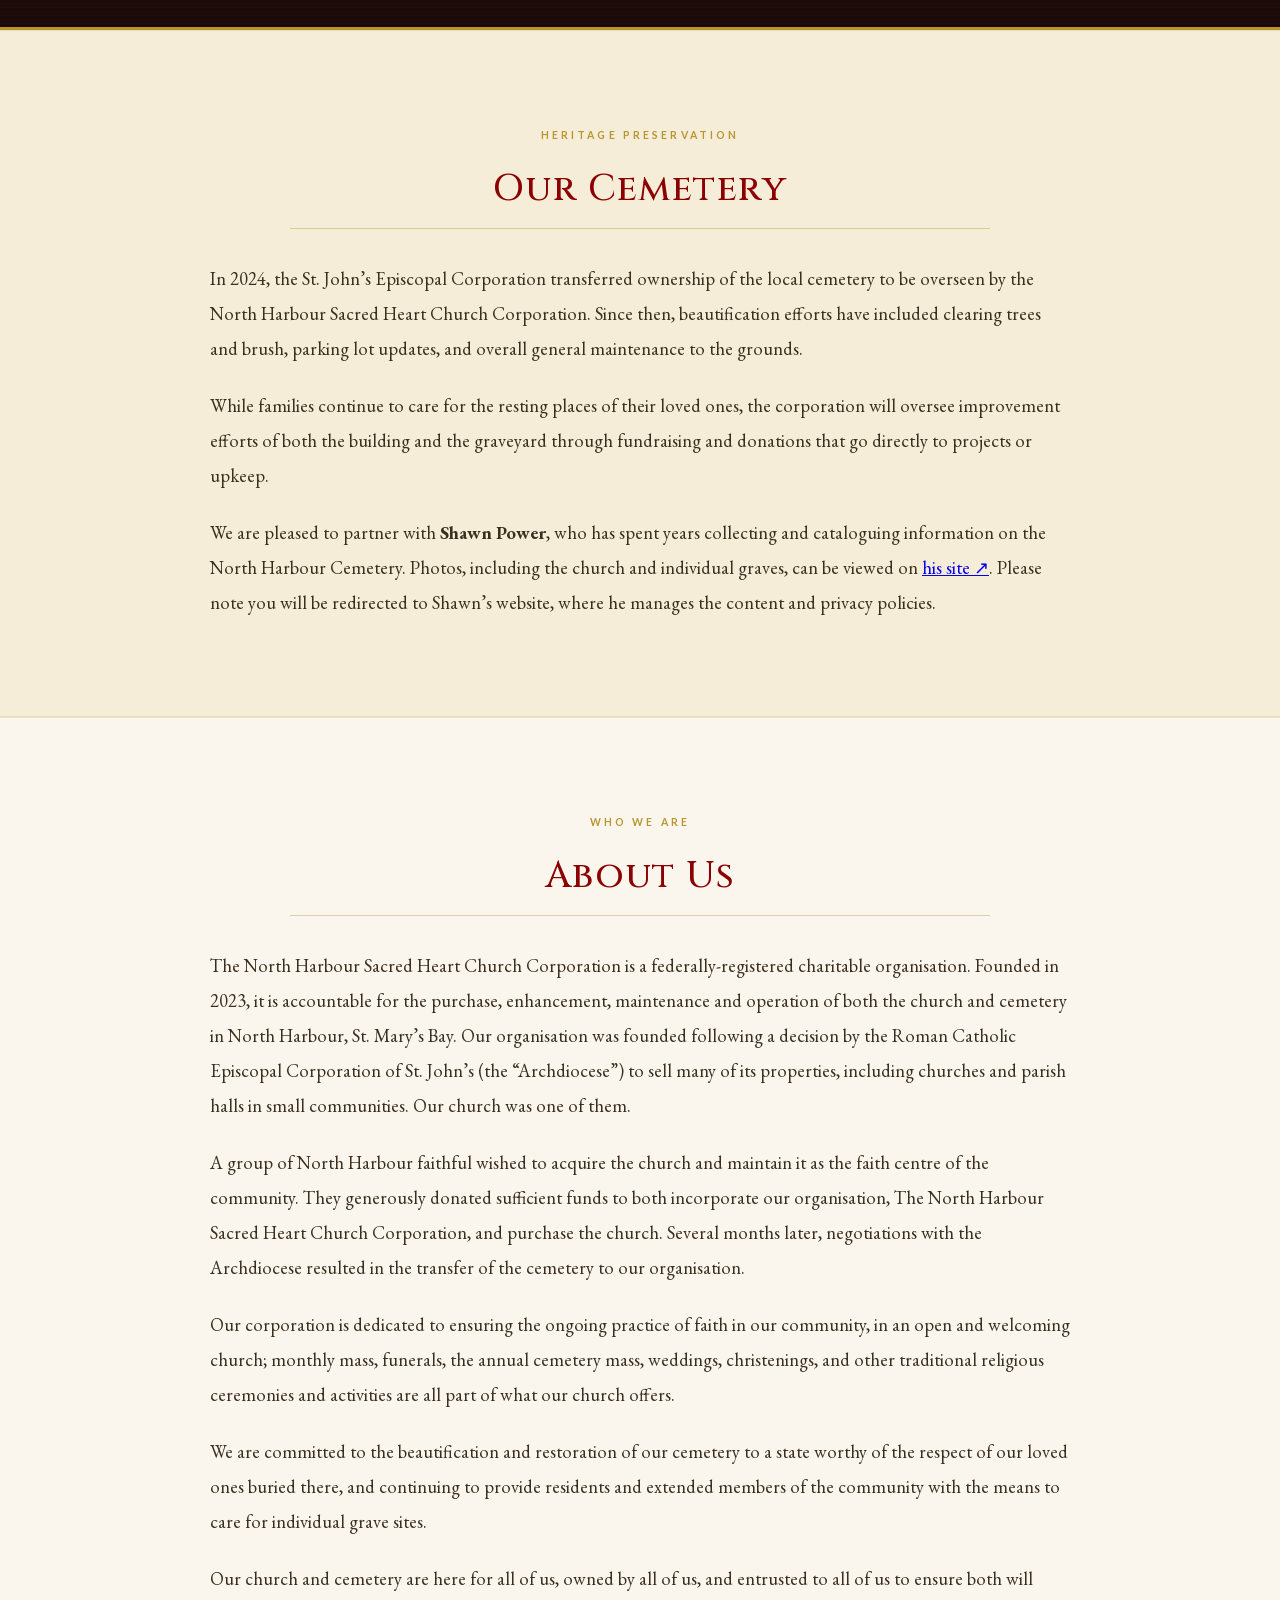
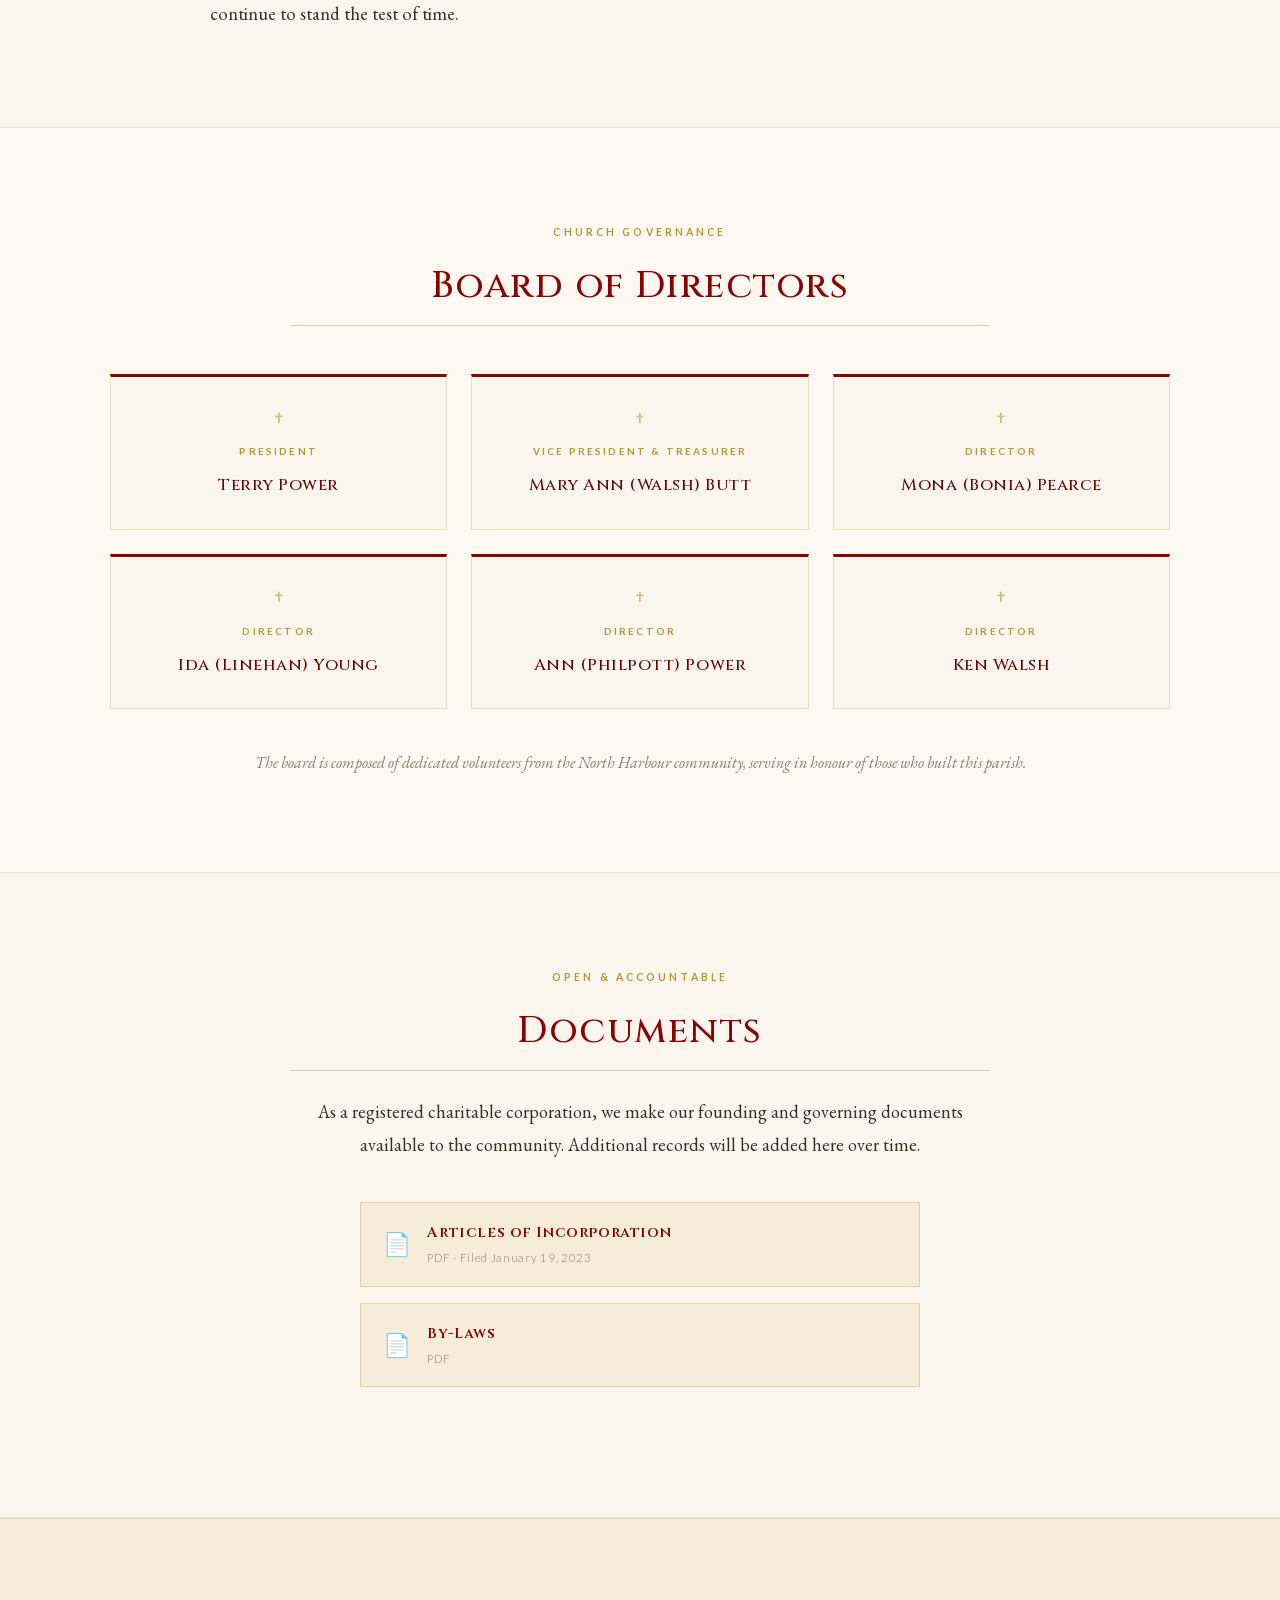
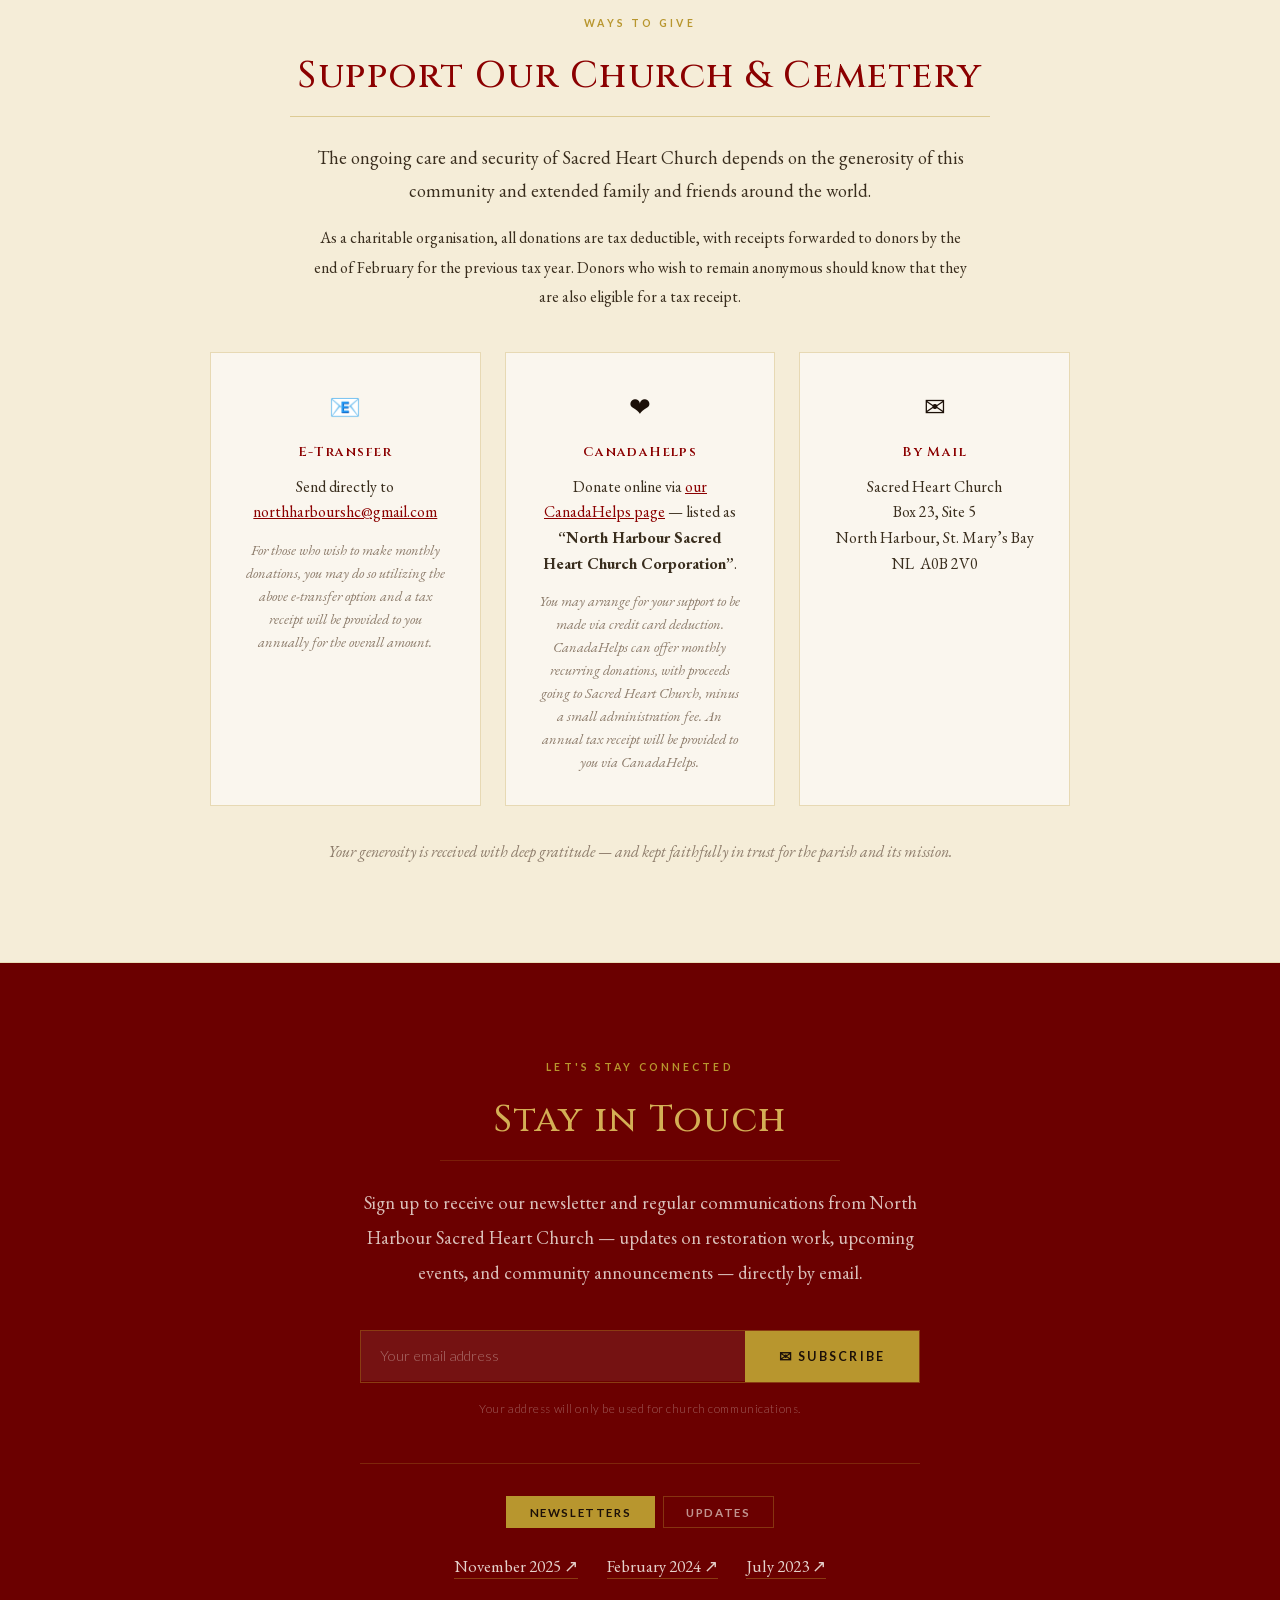
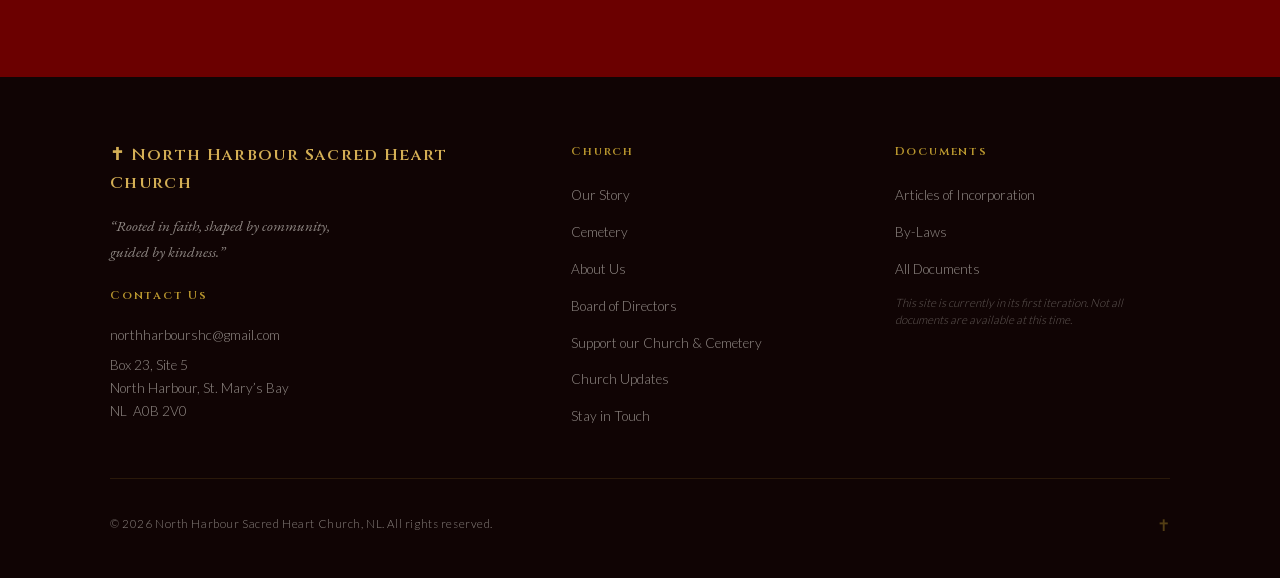
==== commit 01df6b62: "Link donations directly to the church's CanadaHelps charity page Resolves the Apr 17 'direct CanadaH" ====
--- a/site/index.html
+++ b/site/index.html
@@ -326,7 +326,7 @@
         <div class="donate-card-icon" aria-hidden="true">&#10084;</div>
         <h3>CanadaHelps</h3>
         <p>
-          Donate online via <a href="https://www.canadahelps.org/" target="_blank" rel="noopener">CanadaHelps</a>. We are listed under <strong>&ldquo;North Harbour Sacred Heart Church&rdquo;</strong>.
+          Donate online via <a href="https://www.canadahelps.org/en/charities/north-harbour-sacred-heart-church-corporation/" target="_blank" rel="noopener">our CanadaHelps page</a> &mdash; listed as <strong>&ldquo;North Harbour Sacred Heart Church Corporation&rdquo;</strong>.
         </p>
         <p class="donate-card-note">
           You may arrange for your support to be made via credit card deduction. CanadaHelps can offer monthly recurring donations, with proceeds going to Sacred Heart Church, minus a small administration fee. An annual tax receipt will be provided to you via CanadaHelps.
